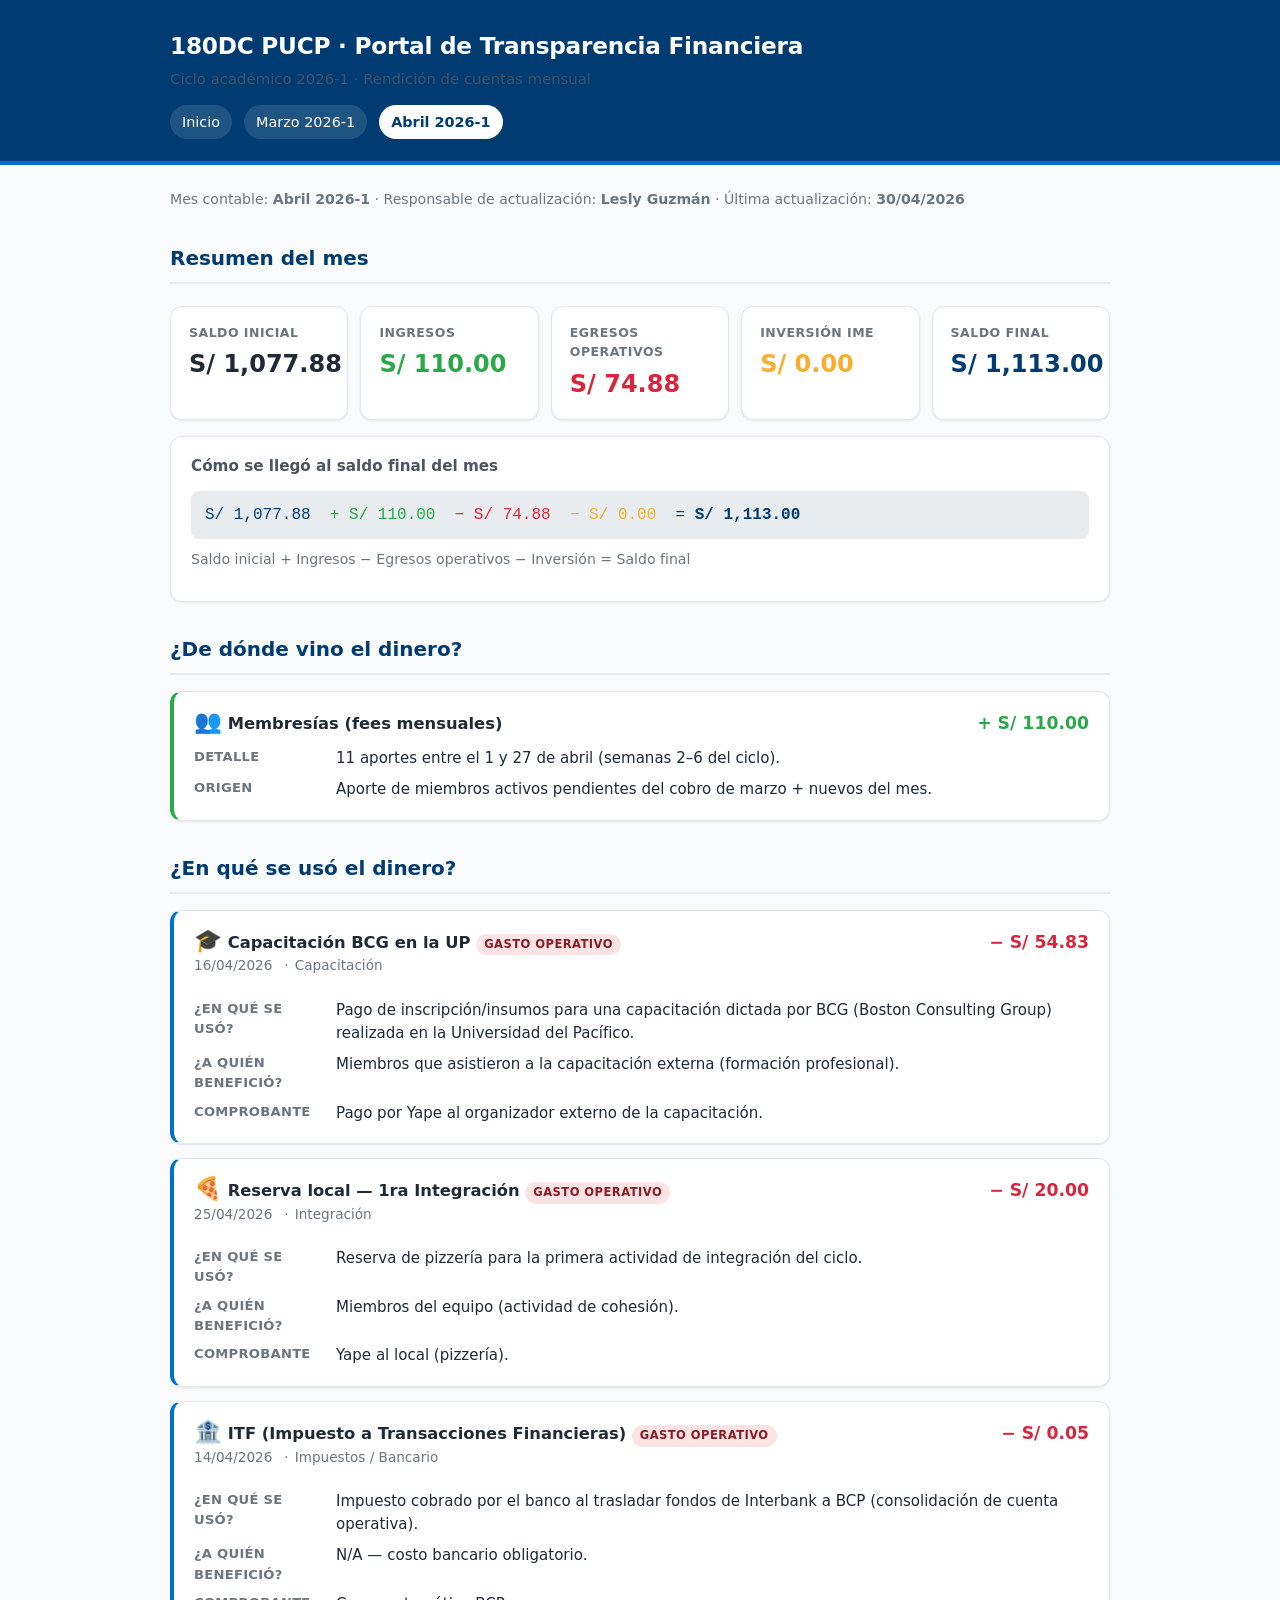
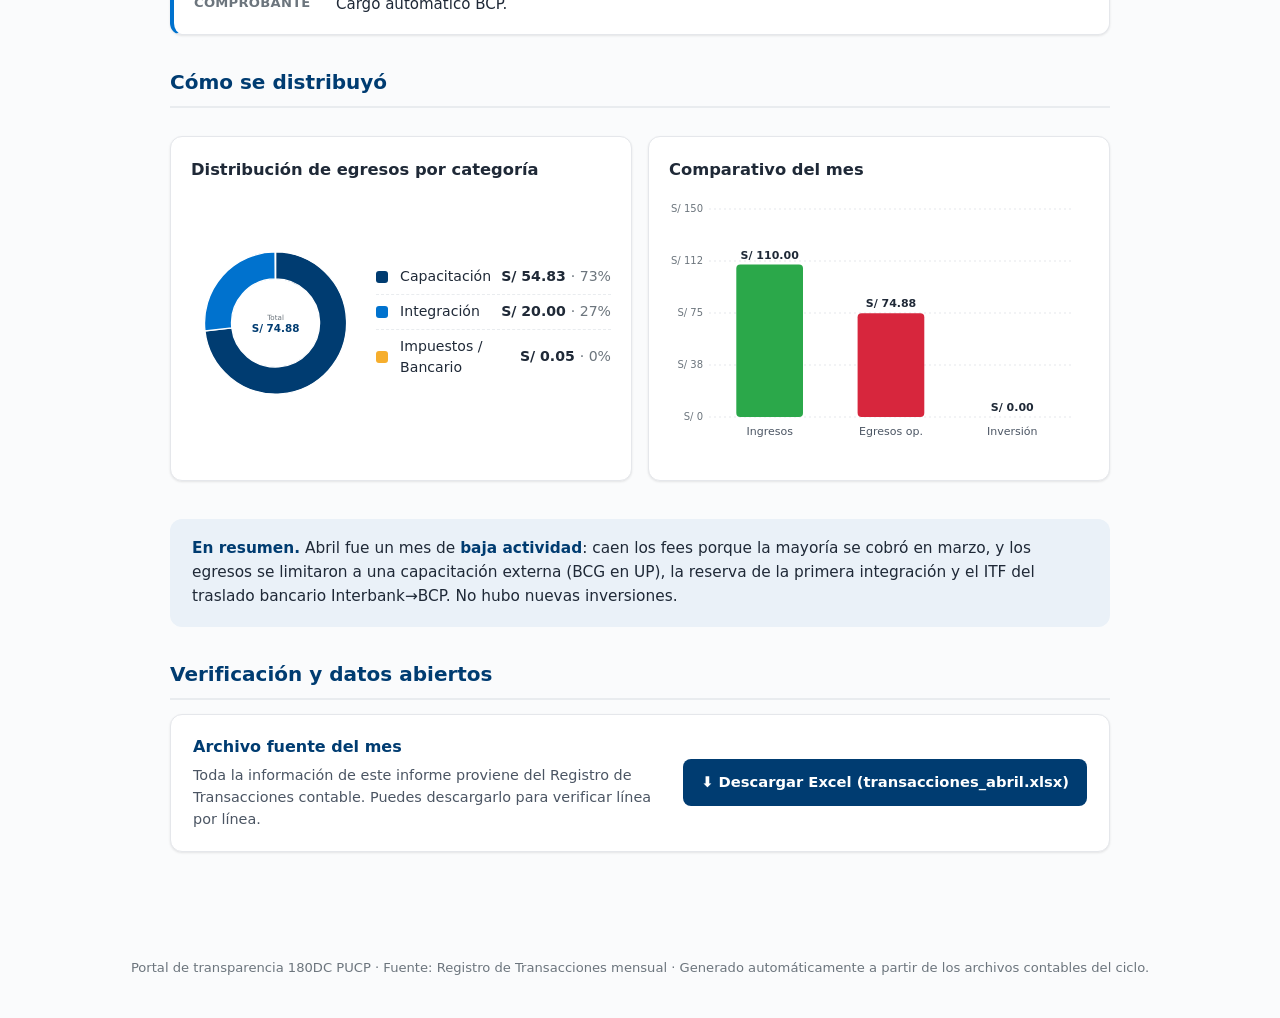
==== site/meses/abril.html @ f29a9ee2 "Initial commit" ====
<!DOCTYPE html>
<html lang="es">
<head>
<meta charset="UTF-8">
<meta name="viewport" content="width=device-width, initial-scale=1.0">
<title>Abril 2026-1 · 180DC PUCP</title>
<link rel="stylesheet" href="../assets/style.css">
</head>
<body>
  <header class="site-header">
    <div class="wrap">
      <h1>180DC PUCP · Portal de Transparencia Financiera</h1>
      <p>Ciclo académico 2026-1 · Rendición de cuentas mensual</p>
      <nav><a href="../index.html">Inicio</a><a href="marzo.html">Marzo 2026-1</a><a href="abril.html" class="active">Abril 2026-1</a></nav>
    </div>
  </header>
  <main class="wrap">
    
    <p class="muted">Mes contable: <strong>Abril 2026-1</strong> ·
       Responsable de actualización: <strong>Lesly Guzmán</strong> ·
       Última actualización: <strong>30/04/2026</strong></p>

    <h2>Resumen del mes</h2>
    
    <div class="kpis">
      <div class="kpi"><div class="label">Saldo inicial</div><div class="value">S/ 1,077.88</div></div>
      <div class="kpi verde"><div class="label">Ingresos</div><div class="value">S/ 110.00</div></div>
      <div class="kpi rojo"><div class="label">Egresos operativos</div><div class="value">S/ 74.88</div></div>
      <div class="kpi ambar"><div class="label">Inversión IME</div><div class="value">S/ 0.00</div></div>
      <div class="kpi azul"><div class="label">Saldo final</div><div class="value">S/ 1,113.00</div></div>
    </div>
    
    
    <div class="ecuacion">
      <p><strong>Cómo se llegó al saldo final del mes</strong></p>
      <div class="form">
        S/ 1,077.88
        &nbsp;<span style="color:var(--verde)">+ S/ 110.00</span>
        &nbsp;<span style="color:var(--rojo)">− S/ 74.88</span>
        &nbsp;<span style="color:var(--ambar)">− S/ 0.00</span>
        &nbsp;= <strong>S/ 1,113.00</strong>
      </div>
      <p class="muted" style="margin-top:10px">
        Saldo inicial + Ingresos − Egresos operativos − Inversión = Saldo final
      </p>
    </div>
    

    <h2>¿De dónde vino el dinero?</h2>
    <div class="cards">
        <article class="card ingreso">
          <div class="top">
            <h3><span class="icono">👥</span> Membresías (fees mensuales)</h3>
            <div class="monto">+ S/ 110.00</div>
          </div>
          <dl>
            <div><dt>Detalle</dt><dd>11 aportes entre el 1 y 27 de abril (semanas 2–6 del ciclo).</dd></div>
            <div><dt>Origen</dt><dd>Aporte de miembros activos pendientes del cobro de marzo + nuevos del mes.</dd></div>
          </dl>
        </article>
        </div>

    <h2>¿En qué se usó el dinero?</h2>
    
    <div class="cards">
        <article class="card ">
          <div class="top">
            <div>
              <h3><span class="icono">🎓</span> Capacitación BCG en la UP
                  <span class="badge op">Gasto operativo</span></h3>
              <div class="meta">
                <span>16/04/2026</span>
                <span>Capacitación</span>
              </div>
            </div>
            <div class="monto">− S/ 54.83</div>
          </div>
          <dl>
            <div><dt>¿En qué se usó?</dt><dd>Pago de inscripción/insumos para una capacitación dictada por BCG (Boston Consulting Group) realizada en la Universidad del Pacífico.</dd></div>
            <div><dt>¿A quién benefició?</dt><dd>Miembros que asistieron a la capacitación externa (formación profesional).</dd></div>
            <div><dt>Comprobante</dt><dd>Pago por Yape al organizador externo de la capacitación.</dd></div>
          </dl>
        </article>
        
        <article class="card ">
          <div class="top">
            <div>
              <h3><span class="icono">🍕</span> Reserva local — 1ra Integración
                  <span class="badge op">Gasto operativo</span></h3>
              <div class="meta">
                <span>25/04/2026</span>
                <span>Integración</span>
              </div>
            </div>
            <div class="monto">− S/ 20.00</div>
          </div>
          <dl>
            <div><dt>¿En qué se usó?</dt><dd>Reserva de pizzería para la primera actividad de integración del ciclo.</dd></div>
            <div><dt>¿A quién benefició?</dt><dd>Miembros del equipo (actividad de cohesión).</dd></div>
            <div><dt>Comprobante</dt><dd>Yape al local (pizzería).</dd></div>
          </dl>
        </article>
        
        <article class="card ">
          <div class="top">
            <div>
              <h3><span class="icono">🏦</span> ITF (Impuesto a Transacciones Financieras)
                  <span class="badge op">Gasto operativo</span></h3>
              <div class="meta">
                <span>14/04/2026</span>
                <span>Impuestos / Bancario</span>
              </div>
            </div>
            <div class="monto">− S/ 0.05</div>
          </div>
          <dl>
            <div><dt>¿En qué se usó?</dt><dd>Impuesto cobrado por el banco al trasladar fondos de Interbank a BCP (consolidación de cuenta operativa).</dd></div>
            <div><dt>¿A quién benefició?</dt><dd>N/A — costo bancario obligatorio.</dd></div>
            <div><dt>Comprobante</dt><dd>Cargo automático BCP.</dd></div>
          </dl>
        </article>
        </div>

    <h2>Cómo se distribuyó</h2>
    <div class="chart-grid">
      <div class="chart-block">
        <h3>Distribución de egresos por categoría</h3>
        <div class="donut-block"><svg viewBox="0 0 260 260" width="100%" height="260" preserveAspectRatio="xMidYMid meet"><path d="M 130.00 20.80 A 109.20 109.20 0 1 1 21.48 142.16 L 62.72 137.54 A 67.70 67.70 0 1 0 130.00 62.30 Z" fill="#003C71" stroke="white" stroke-width="2"/><path d="M 21.48 142.16 A 109.20 109.20 0 0 1 129.54 20.80 L 129.72 62.30 A 67.70 67.70 0 0 0 62.72 137.54 Z" fill="#0072CE" stroke="white" stroke-width="2"/><path d="M 129.54 20.80 A 109.20 109.20 0 0 1 130.00 20.80 L 130.00 62.30 A 67.70 67.70 0 0 0 129.72 62.30 Z" fill="#F6AE2D" stroke="white" stroke-width="2"/><text x="130.0" y="126.0" text-anchor="middle" font-size="11" fill="#6C757D">Total</text><text x="130.0" y="144.0" text-anchor="middle" font-size="16" font-weight="700" fill="#003C71">S/ 74.88</text></svg><ul class="donut-legend"><li><span class="dot" style="background:#003C71"></span><span class="lbl">Capacitación</span><span class="val">S/ 54.83 <em>· 73%</em></span></li><li><span class="dot" style="background:#0072CE"></span><span class="lbl">Integración</span><span class="val">S/ 20.00 <em>· 27%</em></span></li><li><span class="dot" style="background:#F6AE2D"></span><span class="lbl">Impuestos / Bancario</span><span class="val">S/ 0.05 <em>· 0%</em></span></li></ul></div>
      </div>
      <div class="chart-block">
        <h3>Comparativo del mes</h3>
        <svg viewBox="0 0 420 260" width="100%" preserveAspectRatio="xMidYMid meet"><line x1="40" y1="224.0" x2="404" y2="224.0" stroke="#E5E7EB" stroke-dasharray="2,3"/><text x="34" y="227.0" text-anchor="end" font-size="10" fill="#6C757D">S/ 0</text><line x1="40" y1="172.0" x2="404" y2="172.0" stroke="#E5E7EB" stroke-dasharray="2,3"/><text x="34" y="175.0" text-anchor="end" font-size="10" fill="#6C757D">S/ 38</text><line x1="40" y1="120.0" x2="404" y2="120.0" stroke="#E5E7EB" stroke-dasharray="2,3"/><text x="34" y="123.0" text-anchor="end" font-size="10" fill="#6C757D">S/ 75</text><line x1="40" y1="68.0" x2="404" y2="68.0" stroke="#E5E7EB" stroke-dasharray="2,3"/><text x="34" y="71.0" text-anchor="end" font-size="10" fill="#6C757D">S/ 112</text><line x1="40" y1="16.0" x2="404" y2="16.0" stroke="#E5E7EB" stroke-dasharray="2,3"/><text x="34" y="19.0" text-anchor="end" font-size="10" fill="#6C757D">S/ 150</text><rect x="67.3" y="71.5" width="66.7" height="152.5" rx="4" fill="#2BA84A"/><text x="100.7" y="65.5" text-anchor="middle" font-size="11" font-weight="600" fill="#1F2937">S/ 110.00</text><rect x="188.6" y="120.2" width="66.7" height="103.8" rx="4" fill="#D7263D"/><text x="222.0" y="114.2" text-anchor="middle" font-size="11" font-weight="600" fill="#1F2937">S/ 74.88</text><rect x="310.0" y="224.0" width="66.7" height="0.0" rx="4" fill="#F6AE2D"/><text x="343.3" y="218.0" text-anchor="middle" font-size="11" font-weight="600" fill="#1F2937">S/ 0.00</text><text x="100.7" y="242.0" text-anchor="middle" font-size="11" fill="#4B5563">Ingresos</text><text x="222.0" y="242.0" text-anchor="middle" font-size="11" fill="#4B5563">Egresos op.</text><text x="343.3" y="242.0" text-anchor="middle" font-size="11" fill="#4B5563">Inversión</text></svg>
      </div>
    </div>

    <div class="cierre"><strong>En resumen.</strong> Abril fue un mes de <strong>baja actividad</strong>: caen los fees porque la mayoría se cobró en marzo, y los egresos se limitaron a una capacitación externa (BCG en UP), la reserva de la primera integración y el ITF del traslado bancario Interbank→BCP. No hubo nuevas inversiones.</div>

    <h2>Verificación y datos abiertos</h2>
    
    <div class="descarga">
      <div class="descarga-info">
        <strong>Archivo fuente del mes</strong>
        <p>Toda la información de este informe proviene del Registro de
           Transacciones contable. Puedes descargarlo para verificar línea
           por línea.</p>
      </div>
      <a class="btn-descarga" href="../downloads/transacciones_abril.xlsx" download>
        ⬇ Descargar Excel (transacciones_abril.xlsx)
      </a>
    </div>
    
    
  </main>
  <footer>
    Portal de transparencia 180DC PUCP · Fuente: Registro de Transacciones mensual ·
    Generado automáticamente a partir de los archivos contables del ciclo.
  </footer>
</body>
</html>
---- site/assets/style.css ----
/* 180DC PUCP — Portal de Transparencia */
:root {
  --azul: #003C71;
  --azul-claro: #0072CE;
  --plomo: #6C757D;
  --plomo-suave: #E9ECEF;
  --fondo: #FAFBFC;
  --verde: #2BA84A;
  --rojo: #D7263D;
  --ambar: #F6AE2D;
  --texto: #1F2937;
  --texto-suave: #4B5563;
  --borde: #E5E7EB;
  --sombra: 0 1px 3px rgba(0,0,0,0.06), 0 1px 2px rgba(0,0,0,0.04);
  --sombra-hover: 0 4px 12px rgba(0,0,0,0.08);
  --radio: 12px;
}

* { box-sizing: border-box; }
html { scroll-behavior: smooth; }
body {
  margin: 0;
  font-family: -apple-system, BlinkMacSystemFont, "Segoe UI", system-ui, sans-serif;
  font-size: 16px;
  line-height: 1.55;
  color: var(--texto);
  background: var(--fondo);
}

.wrap {
  max-width: 980px;
  margin: 0 auto;
  padding: 24px 20px 64px;
}

/* ---------- Header global ---------- */
.site-header {
  background: var(--azul);
  color: white;
  padding: 28px 0 22px;
  border-bottom: 4px solid var(--azul-claro);
}
.site-header .wrap { padding-top: 0; padding-bottom: 0; }
.site-header h1 {
  margin: 0 0 4px;
  font-size: 1.45rem;
  font-weight: 700;
  letter-spacing: -0.01em;
}
.site-header p {
  margin: 0;
  font-size: 0.93rem;
  opacity: 0.85;
}
.site-header nav { margin-top: 14px; display: flex; gap: 12px; flex-wrap: wrap; }
.site-header nav a {
  color: white;
  text-decoration: none;
  font-size: 0.9rem;
  padding: 6px 12px;
  border-radius: 999px;
  background: rgba(255,255,255,0.12);
  transition: background 0.15s;
}
.site-header nav a:hover { background: rgba(255,255,255,0.22); }
.site-header nav a.active { background: white; color: var(--azul); font-weight: 600; }

/* ---------- Tipografía ---------- */
h2 {
  font-size: 1.25rem;
  color: var(--azul);
  margin: 32px 0 14px;
  padding-bottom: 8px;
  border-bottom: 2px solid var(--plomo-suave);
}
h3 {
  font-size: 1.02rem;
  margin: 22px 0 10px;
  color: var(--texto);
}
p { margin: 0 0 12px; color: var(--texto-suave); }
.muted { color: var(--plomo); font-size: 0.88rem; }
.lead { font-size: 1.05rem; color: var(--texto); }

/* ---------- KPIs ---------- */
.kpis {
  display: grid;
  grid-template-columns: repeat(auto-fit, minmax(150px, 1fr));
  gap: 12px;
  margin: 22px 0 8px;
}
.kpi {
  background: white;
  border: 1px solid var(--borde);
  border-radius: var(--radio);
  padding: 16px 18px;
  box-shadow: var(--sombra);
}
.kpi .label { font-size: 0.78rem; color: var(--plomo); text-transform: uppercase; letter-spacing: 0.04em; font-weight: 600; }
.kpi .value { font-size: 1.5rem; font-weight: 700; color: var(--texto); margin-top: 4px; white-space: nowrap; }
.kpi.azul .value { color: var(--azul); }
.kpi.verde .value { color: var(--verde); }
.kpi.rojo .value { color: var(--rojo); }
.kpi.ambar .value { color: var(--ambar); }

/* ---------- Ecuación del mes ---------- */
.ecuacion {
  background: white;
  border: 1px solid var(--borde);
  border-radius: var(--radio);
  padding: 18px 20px;
  margin: 16px 0 24px;
  box-shadow: var(--sombra);
  font-size: 0.95rem;
}
.ecuacion .form {
  font-family: ui-monospace, "SF Mono", Menlo, monospace;
  font-size: 1rem;
  background: var(--plomo-suave);
  padding: 12px 14px;
  border-radius: 8px;
  margin-top: 10px;
  color: var(--azul);
  overflow-x: auto;
}

/* ---------- Cards de transacciones ---------- */
.cards {
  display: grid;
  grid-template-columns: 1fr;
  gap: 14px;
  margin: 16px 0 8px;
}
.card {
  background: white;
  border: 1px solid var(--borde);
  border-left: 4px solid var(--azul-claro);
  border-radius: var(--radio);
  padding: 18px 20px;
  box-shadow: var(--sombra);
}
.card.inversion { border-left-color: var(--ambar); }
.card.ingreso  { border-left-color: var(--verde); }
.card .top {
  display: flex;
  justify-content: space-between;
  align-items: flex-start;
  gap: 12px;
  margin-bottom: 10px;
}
.card .top h3 { margin: 0; font-size: 1.02rem; }
.card .icono { font-size: 1.4rem; line-height: 1; }
.card .monto {
  font-weight: 700;
  color: var(--rojo);
  font-size: 1.08rem;
  white-space: nowrap;
}
.card.inversion .monto { color: var(--ambar); }
.card.ingreso .monto { color: var(--verde); }
.card .meta {
  display: flex; flex-wrap: wrap; gap: 12px;
  font-size: 0.85rem; color: var(--plomo);
  margin-bottom: 12px;
}
.card .meta span::before { content: "·"; margin-right: 6px; color: var(--plomo); }
.card .meta span:first-child::before { content: ""; margin: 0; }
.card dl { margin: 0; display: grid; grid-template-columns: 1fr; gap: 8px; }
.card dl div { display: grid; grid-template-columns: 130px 1fr; gap: 12px; align-items: start; }
.card dl dt { font-size: 0.82rem; color: var(--plomo); font-weight: 600; text-transform: uppercase; letter-spacing: 0.02em; }
.card dl dd { margin: 0; font-size: 0.94rem; color: var(--texto); }
@media (max-width: 540px) {
  .card dl div { grid-template-columns: 1fr; gap: 2px; }
}

/* ---------- Etiqueta inversión ---------- */
.badge {
  display: inline-block;
  font-size: 0.72rem;
  font-weight: 600;
  padding: 2px 8px;
  border-radius: 999px;
  text-transform: uppercase;
  letter-spacing: 0.04em;
}
.badge.inv { background: #FEF3CD; color: #855A02; }
.badge.op  { background: #FCE4E4; color: #8B1B25; }
.badge.ing { background: #D9F2DE; color: #14572C; }

/* ---------- Charts ---------- */
.chart-block {
  background: white;
  border: 1px solid var(--borde);
  border-radius: var(--radio);
  padding: 20px;
  box-shadow: var(--sombra);
  margin: 14px 0;
}
.chart-block h3 { margin-top: 0; }
.chart-grid {
  display: grid;
  grid-template-columns: 1fr 1fr;
  gap: 16px;
}
@media (max-width: 720px) { .chart-grid { grid-template-columns: 1fr; } }
.chart-wrap { position: relative; height: 260px; }

/* Donut block: SVG + leyenda */
.donut-block { display: grid; grid-template-columns: 1fr 1.1fr; gap: 16px; align-items: center; }
.donut-block svg { max-width: 240px; justify-self: center; }
.donut-legend { list-style: none; margin: 0; padding: 0; font-size: 0.88rem; }
.donut-legend li {
  display: grid;
  grid-template-columns: 14px 1fr auto;
  align-items: center;
  gap: 10px;
  padding: 6px 0;
  border-bottom: 1px dashed var(--plomo-suave);
}
.donut-legend li:last-child { border-bottom: 0; }
.donut-legend .dot { width: 12px; height: 12px; border-radius: 3px; display: inline-block; }
.donut-legend .lbl { color: var(--texto); }
.donut-legend .val { color: var(--texto); font-weight: 600; white-space: nowrap; }
.donut-legend .val em { color: var(--plomo); font-style: normal; font-weight: 500; }
@media (max-width: 480px) {
  .donut-block { grid-template-columns: 1fr; }
  .donut-block svg { max-width: 200px; }
}

/* ---------- Cajita informativa "qué es inversión" ---------- */
.info-box {
  background: #FFF8E1;
  border-left: 4px solid var(--ambar);
  padding: 14px 18px;
  border-radius: 8px;
  margin: 20px 0;
  font-size: 0.93rem;
  color: var(--texto);
}
.info-box strong { color: #855A02; }

/* ---------- Bloque de descarga del archivo fuente ---------- */
.descarga {
  display: grid;
  grid-template-columns: 1fr auto;
  gap: 20px;
  align-items: center;
  background: white;
  border: 1px solid var(--borde);
  border-radius: var(--radio);
  padding: 20px 22px;
  margin: 14px 0;
  box-shadow: var(--sombra);
}
.descarga-info strong { color: var(--azul); display: block; margin-bottom: 4px; }
.descarga-info p { margin: 0; font-size: 0.9rem; color: var(--texto-suave); }
.btn-descarga {
  display: inline-block;
  background: var(--azul);
  color: white;
  text-decoration: none;
  font-size: 0.92rem;
  font-weight: 600;
  padding: 12px 18px;
  border-radius: 8px;
  transition: background 0.15s;
  white-space: nowrap;
}
.btn-descarga:hover { background: var(--azul-claro); }
@media (max-width: 540px) {
  .descarga { grid-template-columns: 1fr; }
  .btn-descarga { text-align: center; }
}

/* ---------- Pie de mes ---------- */
.cierre {
  background: #EAF1F8;
  border-radius: var(--radio);
  padding: 18px 22px;
  margin: 24px 0 8px;
  font-size: 0.96rem;
}
.cierre strong { color: var(--azul); }

/* ---------- Tarjetas de meses en home ---------- */
.meses-grid {
  display: grid;
  grid-template-columns: repeat(auto-fit, minmax(220px, 1fr));
  gap: 16px;
  margin: 20px 0;
}
.mes-card {
  display: block;
  background: white;
  border: 1px solid var(--borde);
  border-radius: var(--radio);
  padding: 20px;
  text-decoration: none;
  color: var(--texto);
  box-shadow: var(--sombra);
  transition: transform 0.12s, box-shadow 0.12s;
}
.mes-card:hover { transform: translateY(-2px); box-shadow: var(--sombra-hover); }
.mes-card .mes { font-size: 0.78rem; color: var(--plomo); text-transform: uppercase; letter-spacing: 0.06em; font-weight: 600; }
.mes-card h3 { margin: 4px 0 10px; color: var(--azul); font-size: 1.2rem; }
.mes-card .resumen { font-size: 0.88rem; color: var(--texto-suave); margin: 0 0 12px; }
.mes-card .stats { display: flex; gap: 14px; font-size: 0.82rem; }
.mes-card .stats div span { display: block; color: var(--plomo); font-size: 0.7rem; text-transform: uppercase; letter-spacing: 0.04em; }
.mes-card .stats div b { color: var(--texto); font-size: 0.95rem; }

/* ---------- Footer ---------- */
footer {
  text-align: center;
  padding: 28px 20px 40px;
  font-size: 0.82rem;
  color: var(--plomo);
}
footer a { color: var(--azul-claro); text-decoration: none; }
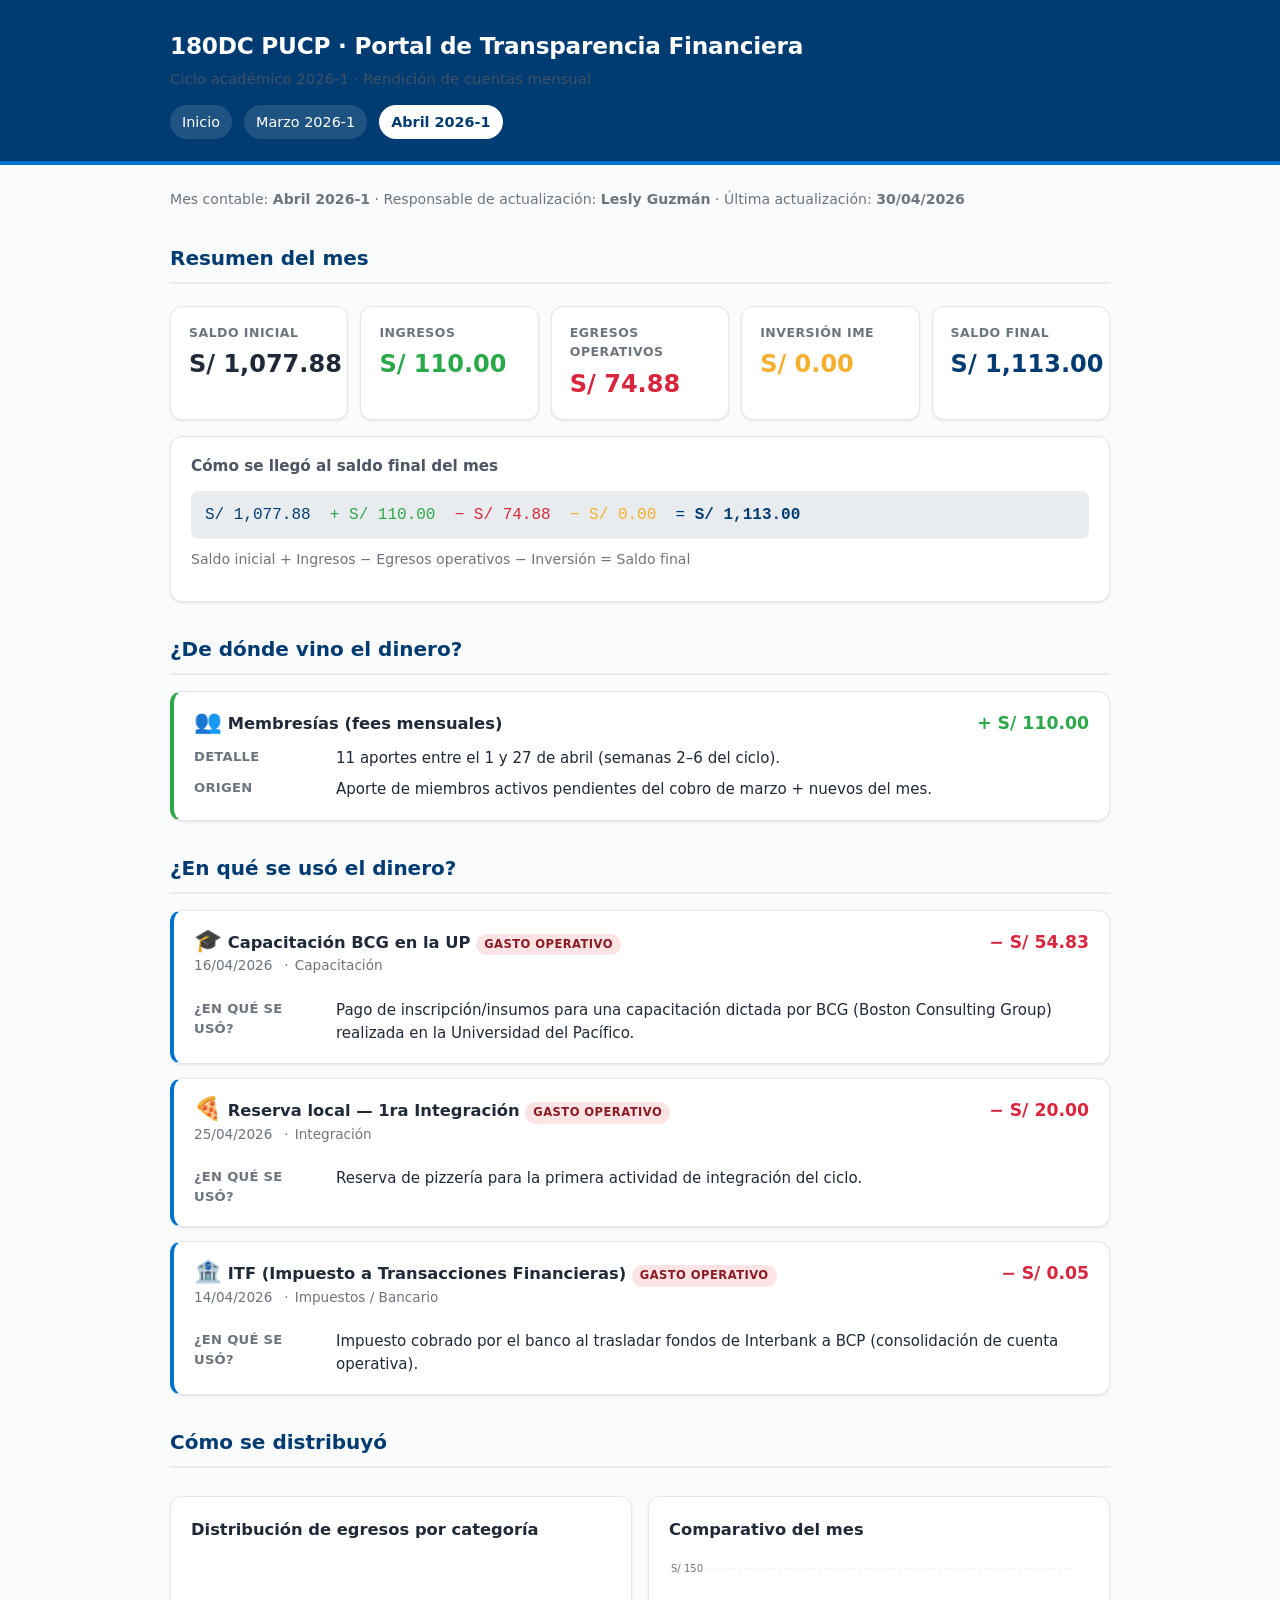
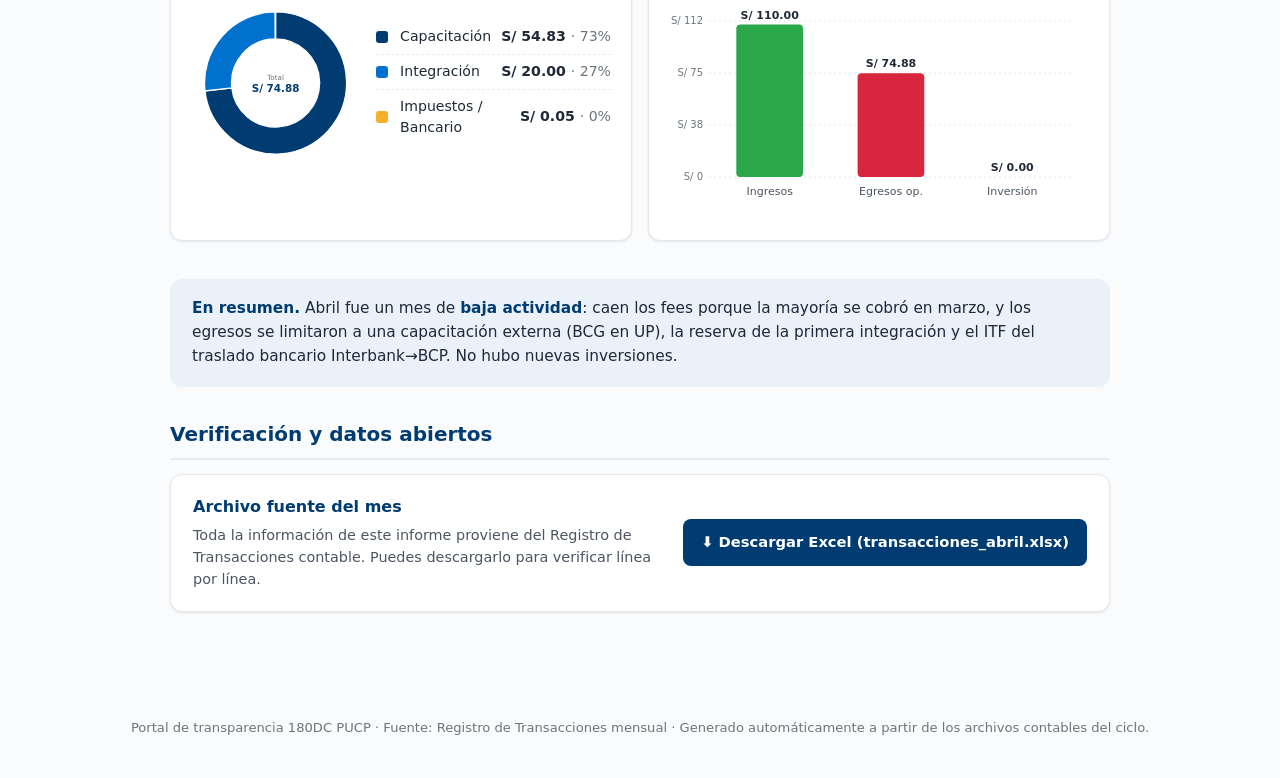
==== commit d87e6334: "new" ====
--- a/site/meses/abril.html
+++ b/site/meses/abril.html
@@ -77,8 +77,6 @@
           </div>
           <dl>
             <div><dt>¿En qué se usó?</dt><dd>Pago de inscripción/insumos para una capacitación dictada por BCG (Boston Consulting Group) realizada en la Universidad del Pacífico.</dd></div>
-            <div><dt>¿A quién benefició?</dt><dd>Miembros que asistieron a la capacitación externa (formación profesional).</dd></div>
-            <div><dt>Comprobante</dt><dd>Pago por Yape al organizador externo de la capacitación.</dd></div>
           </dl>
         </article>
         
@@ -96,8 +94,6 @@
           </div>
           <dl>
             <div><dt>¿En qué se usó?</dt><dd>Reserva de pizzería para la primera actividad de integración del ciclo.</dd></div>
-            <div><dt>¿A quién benefició?</dt><dd>Miembros del equipo (actividad de cohesión).</dd></div>
-            <div><dt>Comprobante</dt><dd>Yape al local (pizzería).</dd></div>
           </dl>
         </article>
         
@@ -115,8 +111,6 @@
           </div>
           <dl>
             <div><dt>¿En qué se usó?</dt><dd>Impuesto cobrado por el banco al trasladar fondos de Interbank a BCP (consolidación de cuenta operativa).</dd></div>
-            <div><dt>¿A quién benefició?</dt><dd>N/A — costo bancario obligatorio.</dd></div>
-            <div><dt>Comprobante</dt><dd>Cargo automático BCP.</dd></div>
           </dl>
         </article>
         </div>
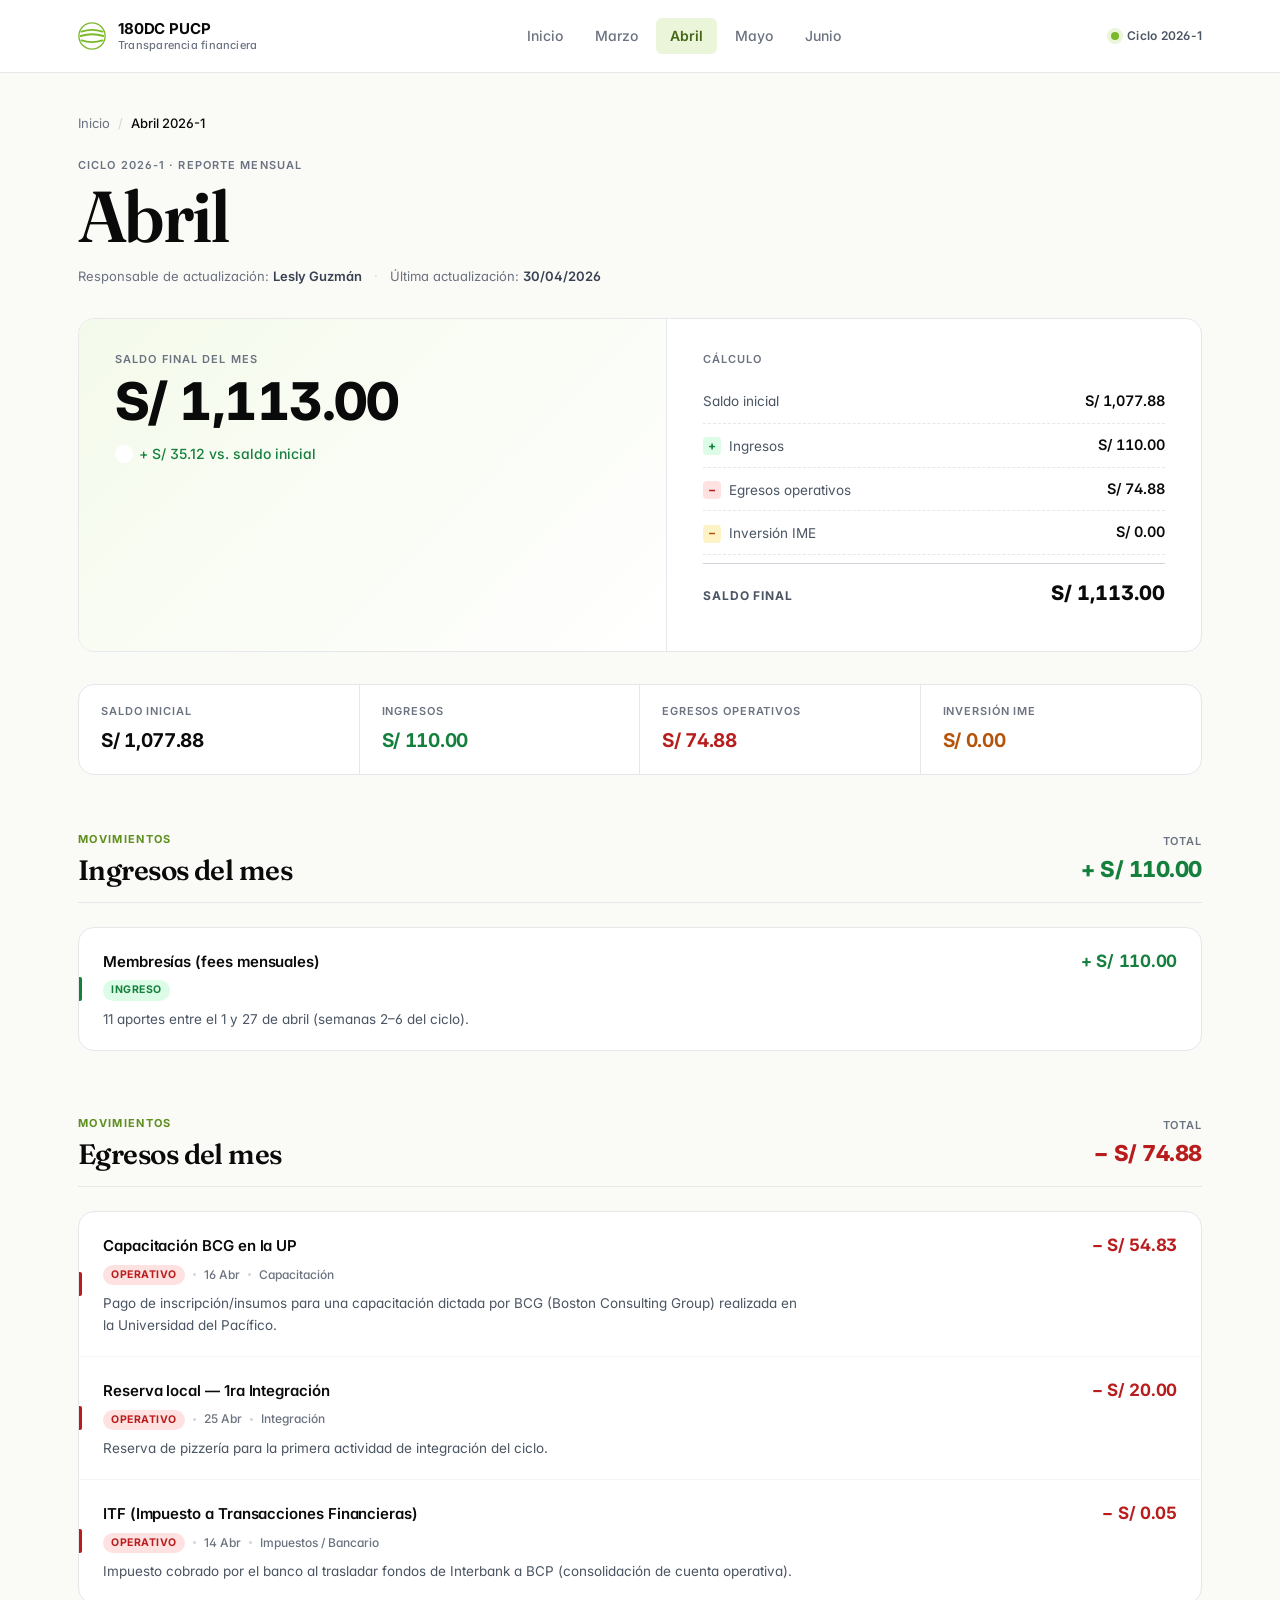
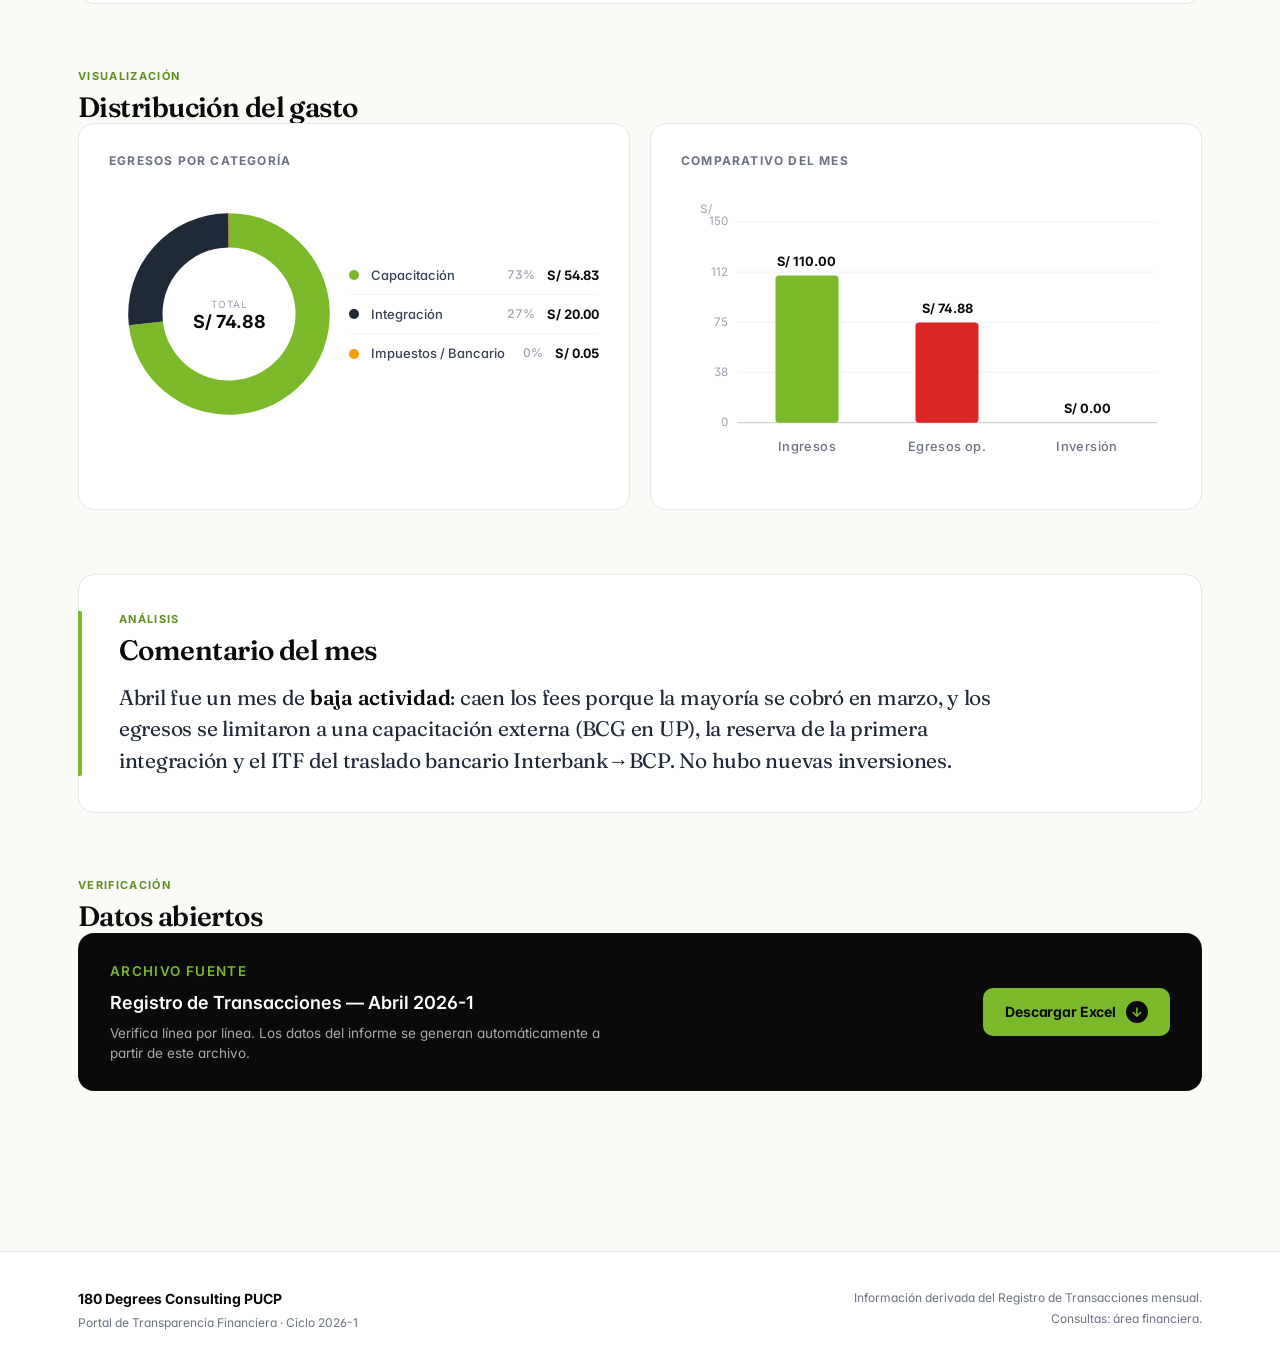
==== commit 47abb9e1: "mayo_junio" ====
--- a/site/meses/abril.html
+++ b/site/meses/abril.html
@@ -4,150 +4,216 @@
 <meta charset="UTF-8">
 <meta name="viewport" content="width=device-width, initial-scale=1.0">
 <title>Abril 2026-1 · 180DC PUCP</title>
+<link rel="preconnect" href="https://fonts.googleapis.com">
+<link rel="preconnect" href="https://fonts.gstatic.com" crossorigin>
+<link href="https://fonts.googleapis.com/css2?family=Inter:wght@400;500;600;700;800;900&family=Fraunces:opsz,wght@9..144,400;9..144,600;9..144,700&display=swap" rel="stylesheet">
 <link rel="stylesheet" href="../assets/style.css">
 </head>
 <body>
   <header class="site-header">
-    <div class="wrap">
-      <h1>180DC PUCP · Portal de Transparencia Financiera</h1>
-      <p>Ciclo académico 2026-1 · Rendición de cuentas mensual</p>
-      <nav><a href="../index.html">Inicio</a><a href="marzo.html">Marzo 2026-1</a><a href="abril.html" class="active">Abril 2026-1</a></nav>
+    <div class="header-inner wrap">
+      <a class="brand" href="../index.html">
+        <svg class="brand-mark" viewBox="0 0 32 32" width="28" height="28" xmlns="http://www.w3.org/2000/svg" aria-hidden="true"><circle cx="16" cy="16" r="15" fill="none" stroke="#7AB929" stroke-width="1.5"/><path d="M 4 11 Q 16 7 28 11" fill="none" stroke="#7AB929" stroke-width="2.2" stroke-linecap="round"/><path d="M 3 16 Q 16 12 29 16" fill="none" stroke="#7AB929" stroke-width="2.2" stroke-linecap="round"/><path d="M 4 21 Q 16 25 28 21" fill="none" stroke="#7AB929" stroke-width="2.2" stroke-linecap="round"/></svg>
+        <div class="brand-text">
+          <span class="brand-name">180DC PUCP</span>
+          <span class="brand-sub">Transparencia financiera</span>
+        </div>
+      </a>
+      <nav class="main-nav"><a href="../index.html">Inicio</a><a href="marzo.html">Marzo</a><a href="abril.html" class="active">Abril</a><a href="mayo.html">Mayo</a><a href="junio.html">Junio</a></nav>
+      <div class="header-status">
+        <span class="status-dot"></span>
+        <span>Ciclo 2026-1</span>
+      </div>
     </div>
   </header>
   <main class="wrap">
     
-    <p class="muted">Mes contable: <strong>Abril 2026-1</strong> ·
-       Responsable de actualización: <strong>Lesly Guzmán</strong> ·
-       Última actualización: <strong>30/04/2026</strong></p>
-
-    <h2>Resumen del mes</h2>
-    
-    <div class="kpis">
-      <div class="kpi"><div class="label">Saldo inicial</div><div class="value">S/ 1,077.88</div></div>
-      <div class="kpi verde"><div class="label">Ingresos</div><div class="value">S/ 110.00</div></div>
-      <div class="kpi rojo"><div class="label">Egresos operativos</div><div class="value">S/ 74.88</div></div>
-      <div class="kpi ambar"><div class="label">Inversión IME</div><div class="value">S/ 0.00</div></div>
-      <div class="kpi azul"><div class="label">Saldo final</div><div class="value">S/ 1,113.00</div></div>
-    </div>
-    
-    
-    <div class="ecuacion">
-      <p><strong>Cómo se llegó al saldo final del mes</strong></p>
-      <div class="form">
-        S/ 1,077.88
-        &nbsp;<span style="color:var(--verde)">+ S/ 110.00</span>
-        &nbsp;<span style="color:var(--rojo)">− S/ 74.88</span>
-        &nbsp;<span style="color:var(--ambar)">− S/ 0.00</span>
-        &nbsp;= <strong>S/ 1,113.00</strong>
-      </div>
-      <p class="muted" style="margin-top:10px">
-        Saldo inicial + Ingresos − Egresos operativos − Inversión = Saldo final
+    <div class="breadcrumb">
+      <a href="../index.html">Inicio</a>
+      <span class="bc-sep">/</span>
+      <span>Abril 2026-1</span>
+    </div>
+
+    <header class="page-hero">
+      <p class="eyebrow">Ciclo 2026-1 · Reporte mensual</p>
+      <h1 class="page-title">Abril</h1>
+      <p class="page-meta">
+        Responsable de actualización: <strong>Lesly Guzmán</strong>
+        <span class="meta-sep">·</span>
+        Última actualización: <strong>30/04/2026</strong>
       </p>
-    </div>
-    
-
-    <h2>¿De dónde vino el dinero?</h2>
-    <div class="cards">
-        <article class="card ingreso">
-          <div class="top">
-            <h3><span class="icono">👥</span> Membresías (fees mensuales)</h3>
-            <div class="monto">+ S/ 110.00</div>
-          </div>
-          <dl>
-            <div><dt>Detalle</dt><dd>11 aportes entre el 1 y 27 de abril (semanas 2–6 del ciclo).</dd></div>
-            <div><dt>Origen</dt><dd>Aporte de miembros activos pendientes del cobro de marzo + nuevos del mes.</dd></div>
-          </dl>
-        </article>
-        </div>
-
-    <h2>¿En qué se usó el dinero?</h2>
-    
-    <div class="cards">
-        <article class="card ">
-          <div class="top">
-            <div>
-              <h3><span class="icono">🎓</span> Capacitación BCG en la UP
-                  <span class="badge op">Gasto operativo</span></h3>
-              <div class="meta">
-                <span>16/04/2026</span>
-                <span>Capacitación</span>
-              </div>
-            </div>
-            <div class="monto">− S/ 54.83</div>
-          </div>
-          <dl>
-            <div><dt>¿En qué se usó?</dt><dd>Pago de inscripción/insumos para una capacitación dictada por BCG (Boston Consulting Group) realizada en la Universidad del Pacífico.</dd></div>
-          </dl>
-        </article>
+    </header>
+
+    
+    <section class="hero-saldo">
+      <div class="hero-saldo-main">
+        <p class="eyebrow">Saldo final del mes</p>
+        <div class="hero-saldo-num">S/ 1,113.00</div>
+        <p class="hero-saldo-delta up">
+          <span class="arrow">↑</span>
+          + S/ 35.12 vs. saldo inicial
+        </p>
+      </div>
+      <div class="hero-saldo-calc">
+        <p class="eyebrow">Cálculo</p>
+        <dl class="calc-list">
+          <div><dt>Saldo inicial</dt><dd>S/ 1,077.88</dd></div>
+          <div class="op"><dt><span class="op-sign verde">+</span> Ingresos</dt><dd>S/ 110.00</dd></div>
+          <div class="op"><dt><span class="op-sign rojo">−</span> Egresos operativos</dt><dd>S/ 74.88</dd></div>
+          <div class="op"><dt><span class="op-sign ambar">−</span> Inversión IME</dt><dd>S/ 0.00</dd></div>
+          <div class="total"><dt>Saldo final</dt><dd>S/ 1,113.00</dd></div>
+        </dl>
+      </div>
+    </section>
+    
+    
+    <div class="stat-strip">
+      <div class="stat">
+        <span class="stat-label">Saldo inicial</span>
+        <span class="stat-value">S/ 1,077.88</span>
+      </div>
+      <div class="stat">
+        <span class="stat-label">Ingresos</span>
+        <span class="stat-value verde">S/ 110.00</span>
+      </div>
+      <div class="stat">
+        <span class="stat-label">Egresos operativos</span>
+        <span class="stat-value rojo">S/ 74.88</span>
+      </div>
+      <div class="stat">
+        <span class="stat-label">Inversión IME</span>
+        <span class="stat-value ambar">S/ 0.00</span>
+      </div>
+    </div>
+    
+
+    <section class="section">
+      <div class="section-head">
+        <div>
+          <p class="section-eyebrow">Movimientos</p>
+          <h3 class="section-title-big">Ingresos del mes</h3>
+        </div>
+        <div class="section-total verde">
+          <span class="total-label">Total</span>
+          <span class="total-value">+ S/ 110.00</span>
+        </div>
+      </div>
+      <div class="tx-list">
+    <article class="tx-row tx-in">
+      <div class="tx-main">
+        <div class="tx-head">
+          <h4 class="tx-title">Membresías (fees mensuales)</h4>
+          <div class="tx-monto in">+ S/ 110.00</div>
+        </div>
+        <div class="row-meta"><span class="row-badge in">Ingreso</span></div>
+        <p class="tx-desc">11 aportes entre el 1 y 27 de abril (semanas 2–6 del ciclo).</p>
+      </div>
+    </article>
+    </div>
+    </section>
+
+    <section class="section">
+      <div class="section-head">
+        <div>
+          <p class="section-eyebrow">Movimientos</p>
+          <h3 class="section-title-big">Egresos del mes</h3>
+        </div>
+        <div class="section-total rojo">
+          <span class="total-label">Total</span>
+          <span class="total-value">− S/ 74.88</span>
+        </div>
+      </div>
+      
+      <div class="tx-list">
+    <article class="tx-row tx-op">
+      <div class="tx-main">
+        <div class="tx-head">
+          <h4 class="tx-title">Capacitación BCG en la UP</h4>
+          <div class="tx-monto op">− S/ 54.83</div>
+        </div>
+        <div class="row-meta"><span class="row-badge op">Operativo</span><span class="row-sep"></span><span class="row-meta-item">16 Abr</span><span class="row-sep"></span><span class="row-meta-item">Capacitación</span></div>
+        <p class="tx-desc">Pago de inscripción/insumos para una capacitación dictada por BCG (Boston Consulting Group) realizada en la Universidad del Pacífico.</p>
+      </div>
+    </article>
+    
+    <article class="tx-row tx-op">
+      <div class="tx-main">
+        <div class="tx-head">
+          <h4 class="tx-title">Reserva local — 1ra Integración</h4>
+          <div class="tx-monto op">− S/ 20.00</div>
+        </div>
+        <div class="row-meta"><span class="row-badge op">Operativo</span><span class="row-sep"></span><span class="row-meta-item">25 Abr</span><span class="row-sep"></span><span class="row-meta-item">Integración</span></div>
+        <p class="tx-desc">Reserva de pizzería para la primera actividad de integración del ciclo.</p>
+      </div>
+    </article>
+    
+    <article class="tx-row tx-op">
+      <div class="tx-main">
+        <div class="tx-head">
+          <h4 class="tx-title">ITF (Impuesto a Transacciones Financieras)</h4>
+          <div class="tx-monto op">− S/ 0.05</div>
+        </div>
+        <div class="row-meta"><span class="row-badge op">Operativo</span><span class="row-sep"></span><span class="row-meta-item">14 Abr</span><span class="row-sep"></span><span class="row-meta-item">Impuestos / Bancario</span></div>
+        <p class="tx-desc">Impuesto cobrado por el banco al trasladar fondos de Interbank a BCP (consolidación de cuenta operativa).</p>
+      </div>
+    </article>
+    </div>
+    </section>
+
+    <section class="section">
+      <p class="section-eyebrow">Visualización</p>
+      <h3 class="section-title-big">Distribución del gasto</h3>
+      <div class="chart-grid">
+        <div class="chart-block">
+          <h4 class="chart-title">Egresos por categoría</h4>
+          <div class="donut-block"><svg viewBox="0 0 240 240" width="240" height="240" preserveAspectRatio="xMidYMid meet"><path d="M 120.00 19.20 A 100.80 100.80 0 1 1 19.83 131.23 L 53.89 127.41 A 66.53 66.53 0 1 0 120.00 53.47 Z" fill="#7AB929"/><path d="M 19.83 131.23 A 100.80 100.80 0 0 1 119.58 19.20 L 119.72 53.47 A 66.53 66.53 0 0 0 53.89 127.41 Z" fill="#1F2937"/><path d="M 119.58 19.20 A 100.80 100.80 0 0 1 120.00 19.20 L 120.00 53.47 A 66.53 66.53 0 0 0 119.72 53.47 Z" fill="#F59E0B"/><text x="120.0" y="114.0" text-anchor="middle" font-size="10" letter-spacing="1" fill="#9CA3AF">TOTAL</text><text x="120.0" y="134.0" text-anchor="middle" font-size="18" font-weight="700" fill="#0A0A0A">S/ 74.88</text></svg><ul class="donut-legend"><li><span class="dot" style="background:#7AB929"></span><span class="lbl">Capacitación</span><span class="pct">73%</span><span class="val">S/ 54.83</span></li><li><span class="dot" style="background:#1F2937"></span><span class="lbl">Integración</span><span class="pct">27%</span><span class="val">S/ 20.00</span></li><li><span class="dot" style="background:#F59E0B"></span><span class="lbl">Impuestos / Bancario</span><span class="pct">0%</span><span class="val">S/ 0.05</span></li></ul></div>
+        </div>
+        <div class="chart-block">
+          <h4 class="chart-title">Comparativo del mes</h4>
+          <svg viewBox="0 0 420 240" width="100%" preserveAspectRatio="xMidYMid meet"><text x="16" y="16" font-size="10" fill="#9CA3AF" letter-spacing="1">S/</text><line x1="48" y1="196.0" x2="408" y2="196.0" stroke="#F3F4F6"/><text x="40" y="199.0" text-anchor="end" font-size="10" fill="#9CA3AF">0</text><line x1="48" y1="153.0" x2="408" y2="153.0" stroke="#F3F4F6"/><text x="40" y="156.0" text-anchor="end" font-size="10" fill="#9CA3AF">38</text><line x1="48" y1="110.0" x2="408" y2="110.0" stroke="#F3F4F6"/><text x="40" y="113.0" text-anchor="end" font-size="10" fill="#9CA3AF">75</text><line x1="48" y1="67.0" x2="408" y2="67.0" stroke="#F3F4F6"/><text x="40" y="70.0" text-anchor="end" font-size="10" fill="#9CA3AF">112</text><line x1="48" y1="24.0" x2="408" y2="24.0" stroke="#F3F4F6"/><text x="40" y="27.0" text-anchor="end" font-size="10" fill="#9CA3AF">150</text><line x1="48" y1="196.0" x2="408" y2="196.0" stroke="#D1D5DB"/><rect x="81.0" y="69.9" width="54.0" height="126.1" rx="3" fill="#7AB929"/><text x="108.0" y="61.9" text-anchor="middle" font-size="11" font-weight="700" fill="#0A0A0A">S/ 110.00</text><rect x="201.0" y="110.1" width="54.0" height="85.9" rx="3" fill="#DC2626"/><text x="228.0" y="102.1" text-anchor="middle" font-size="11" font-weight="700" fill="#0A0A0A">S/ 74.88</text><rect x="321.0" y="196.0" width="54.0" height="0.0" rx="3" fill="#F59E0B"/><text x="348.0" y="188.0" text-anchor="middle" font-size="11" font-weight="700" fill="#0A0A0A">S/ 0.00</text><text x="108.0" y="220.0" text-anchor="middle" font-size="11" fill="#6B7280" font-weight="500" letter-spacing="0.3">Ingresos</text><text x="228.0" y="220.0" text-anchor="middle" font-size="11" fill="#6B7280" font-weight="500" letter-spacing="0.3">Egresos op.</text><text x="348.0" y="220.0" text-anchor="middle" font-size="11" fill="#6B7280" font-weight="500" letter-spacing="0.3">Inversión</text></svg>
+        </div>
+      </div>
+    </section>
+
+    
+        <section class="analisis-section">
+          <p class="section-eyebrow">Análisis</p>
+          <h3 class="section-title-big">Comentario del mes</h3>
+          <blockquote class="pullquote">Abril fue un mes de <strong>baja actividad</strong>: caen los fees porque la mayoría se cobró en marzo, y los egresos se limitaron a una capacitación externa (BCG en UP), la reserva de la primera integración y el ITF del traslado bancario Interbank→BCP. No hubo nuevas inversiones.</blockquote>
+        </section>
         
-        <article class="card ">
-          <div class="top">
-            <div>
-              <h3><span class="icono">🍕</span> Reserva local — 1ra Integración
-                  <span class="badge op">Gasto operativo</span></h3>
-              <div class="meta">
-                <span>25/04/2026</span>
-                <span>Integración</span>
-              </div>
-            </div>
-            <div class="monto">− S/ 20.00</div>
-          </div>
-          <dl>
-            <div><dt>¿En qué se usó?</dt><dd>Reserva de pizzería para la primera actividad de integración del ciclo.</dd></div>
-          </dl>
-        </article>
-        
-        <article class="card ">
-          <div class="top">
-            <div>
-              <h3><span class="icono">🏦</span> ITF (Impuesto a Transacciones Financieras)
-                  <span class="badge op">Gasto operativo</span></h3>
-              <div class="meta">
-                <span>14/04/2026</span>
-                <span>Impuestos / Bancario</span>
-              </div>
-            </div>
-            <div class="monto">− S/ 0.05</div>
-          </div>
-          <dl>
-            <div><dt>¿En qué se usó?</dt><dd>Impuesto cobrado por el banco al trasladar fondos de Interbank a BCP (consolidación de cuenta operativa).</dd></div>
-          </dl>
-        </article>
-        </div>
-
-    <h2>Cómo se distribuyó</h2>
-    <div class="chart-grid">
-      <div class="chart-block">
-        <h3>Distribución de egresos por categoría</h3>
-        <div class="donut-block"><svg viewBox="0 0 260 260" width="100%" height="260" preserveAspectRatio="xMidYMid meet"><path d="M 130.00 20.80 A 109.20 109.20 0 1 1 21.48 142.16 L 62.72 137.54 A 67.70 67.70 0 1 0 130.00 62.30 Z" fill="#003C71" stroke="white" stroke-width="2"/><path d="M 21.48 142.16 A 109.20 109.20 0 0 1 129.54 20.80 L 129.72 62.30 A 67.70 67.70 0 0 0 62.72 137.54 Z" fill="#0072CE" stroke="white" stroke-width="2"/><path d="M 129.54 20.80 A 109.20 109.20 0 0 1 130.00 20.80 L 130.00 62.30 A 67.70 67.70 0 0 0 129.72 62.30 Z" fill="#F6AE2D" stroke="white" stroke-width="2"/><text x="130.0" y="126.0" text-anchor="middle" font-size="11" fill="#6C757D">Total</text><text x="130.0" y="144.0" text-anchor="middle" font-size="16" font-weight="700" fill="#003C71">S/ 74.88</text></svg><ul class="donut-legend"><li><span class="dot" style="background:#003C71"></span><span class="lbl">Capacitación</span><span class="val">S/ 54.83 <em>· 73%</em></span></li><li><span class="dot" style="background:#0072CE"></span><span class="lbl">Integración</span><span class="val">S/ 20.00 <em>· 27%</em></span></li><li><span class="dot" style="background:#F6AE2D"></span><span class="lbl">Impuestos / Bancario</span><span class="val">S/ 0.05 <em>· 0%</em></span></li></ul></div>
-      </div>
-      <div class="chart-block">
-        <h3>Comparativo del mes</h3>
-        <svg viewBox="0 0 420 260" width="100%" preserveAspectRatio="xMidYMid meet"><line x1="40" y1="224.0" x2="404" y2="224.0" stroke="#E5E7EB" stroke-dasharray="2,3"/><text x="34" y="227.0" text-anchor="end" font-size="10" fill="#6C757D">S/ 0</text><line x1="40" y1="172.0" x2="404" y2="172.0" stroke="#E5E7EB" stroke-dasharray="2,3"/><text x="34" y="175.0" text-anchor="end" font-size="10" fill="#6C757D">S/ 38</text><line x1="40" y1="120.0" x2="404" y2="120.0" stroke="#E5E7EB" stroke-dasharray="2,3"/><text x="34" y="123.0" text-anchor="end" font-size="10" fill="#6C757D">S/ 75</text><line x1="40" y1="68.0" x2="404" y2="68.0" stroke="#E5E7EB" stroke-dasharray="2,3"/><text x="34" y="71.0" text-anchor="end" font-size="10" fill="#6C757D">S/ 112</text><line x1="40" y1="16.0" x2="404" y2="16.0" stroke="#E5E7EB" stroke-dasharray="2,3"/><text x="34" y="19.0" text-anchor="end" font-size="10" fill="#6C757D">S/ 150</text><rect x="67.3" y="71.5" width="66.7" height="152.5" rx="4" fill="#2BA84A"/><text x="100.7" y="65.5" text-anchor="middle" font-size="11" font-weight="600" fill="#1F2937">S/ 110.00</text><rect x="188.6" y="120.2" width="66.7" height="103.8" rx="4" fill="#D7263D"/><text x="222.0" y="114.2" text-anchor="middle" font-size="11" font-weight="600" fill="#1F2937">S/ 74.88</text><rect x="310.0" y="224.0" width="66.7" height="0.0" rx="4" fill="#F6AE2D"/><text x="343.3" y="218.0" text-anchor="middle" font-size="11" font-weight="600" fill="#1F2937">S/ 0.00</text><text x="100.7" y="242.0" text-anchor="middle" font-size="11" fill="#4B5563">Ingresos</text><text x="222.0" y="242.0" text-anchor="middle" font-size="11" fill="#4B5563">Egresos op.</text><text x="343.3" y="242.0" text-anchor="middle" font-size="11" fill="#4B5563">Inversión</text></svg>
-      </div>
-    </div>
-
-    <div class="cierre"><strong>En resumen.</strong> Abril fue un mes de <strong>baja actividad</strong>: caen los fees porque la mayoría se cobró en marzo, y los egresos se limitaron a una capacitación externa (BCG en UP), la reserva de la primera integración y el ITF del traslado bancario Interbank→BCP. No hubo nuevas inversiones.</div>
-
-    <h2>Verificación y datos abiertos</h2>
-    
+
+    <section class="section">
+      <p class="section-eyebrow">Verificación</p>
+      <h3 class="section-title-big">Datos abiertos</h3>
+      
     <div class="descarga">
       <div class="descarga-info">
-        <strong>Archivo fuente del mes</strong>
-        <p>Toda la información de este informe proviene del Registro de
-           Transacciones contable. Puedes descargarlo para verificar línea
-           por línea.</p>
+        <p class="eyebrow">Archivo fuente</p>
+        <h4>Registro de Transacciones — Abril 2026-1</h4>
+        <p>Verifica línea por línea. Los datos del informe se generan
+           automáticamente a partir de este archivo.</p>
       </div>
       <a class="btn-descarga" href="../downloads/transacciones_abril.xlsx" download>
-        ⬇ Descargar Excel (transacciones_abril.xlsx)
+        <span>Descargar Excel</span>
+        <span class="btn-arrow">↓</span>
       </a>
     </div>
     
+    </section>
     
   </main>
   <footer>
-    Portal de transparencia 180DC PUCP · Fuente: Registro de Transacciones mensual ·
-    Generado automáticamente a partir de los archivos contables del ciclo.
+    <div class="wrap footer-inner">
+      <div>
+        <p class="footer-title">180 Degrees Consulting PUCP</p>
+        <p class="footer-sub">Portal de Transparencia Financiera · Ciclo 2026-1</p>
+      </div>
+      <div class="footer-meta">
+        <p>Información derivada del Registro de Transacciones mensual.</p>
+        <p>Consultas: área financiera.</p>
+      </div>
+    </div>
   </footer>
 </body>
 </html>
--- a/site/assets/style.css
+++ b/site/assets/style.css
@@ -1,318 +1,1168 @@
-/* 180DC PUCP — Portal de Transparencia */
+/* =================================================================
+   180 Degrees Consulting PUCP — Transparencia Financiera
+   Editorial financial report design
+   ================================================================= */
+
 :root {
-  --azul: #003C71;
-  --azul-claro: #0072CE;
-  --plomo: #6C757D;
-  --plomo-suave: #E9ECEF;
-  --fondo: #FAFBFC;
-  --verde: #2BA84A;
-  --rojo: #D7263D;
-  --ambar: #F6AE2D;
-  --texto: #1F2937;
-  --texto-suave: #4B5563;
-  --borde: #E5E7EB;
-  --sombra: 0 1px 3px rgba(0,0,0,0.06), 0 1px 2px rgba(0,0,0,0.04);
-  --sombra-hover: 0 4px 12px rgba(0,0,0,0.08);
-  --radio: 12px;
+  /* Brand 180DC */
+  --brand:        #7AB929;
+  --brand-dark:   #5E8F1F;
+  --brand-darker: #436619;
+  --brand-soft:   #F4FAEB;
+  --brand-tint:   #EBF5D9;
+
+  /* Ink scale */
+  --ink:          #0A0A0A;
+  --ink-2:        #171717;
+  --gray-900:     #1F2937;
+  --gray-800:     #374151;
+  --gray-700:     #4B5563;
+  --gray-600:     #6B7280;
+  --gray-500:     #9CA3AF;
+  --gray-400:     #D1D5DB;
+  --gray-300:     #E5E7EB;
+  --gray-200:     #F3F4F6;
+  --gray-100:     #F9FAFB;
+
+  /* Surfaces */
+  --canvas:       #FAFAF7;
+  --paper:        #FFFFFF;
+
+  /* Semantic */
+  --verde:        #15803D;
+  --verde-soft:   #DCFCE7;
+  --rojo:         #B91C1C;
+  --rojo-soft:    #FEE2E2;
+  --ambar:        #B45309;
+  --ambar-soft:   #FEF3C7;
+
+  /* System */
+  --radius:       10px;
+  --radius-lg:    16px;
+  --radius-sm:    6px;
+  --shadow-xs:    0 1px 2px rgba(10,10,10,.04);
+  --shadow-sm:    0 1px 3px rgba(10,10,10,.06), 0 1px 2px rgba(10,10,10,.04);
+  --shadow:       0 4px 12px -2px rgba(10,10,10,.08), 0 2px 4px -1px rgba(10,10,10,.04);
+  --shadow-lg:    0 16px 40px -12px rgba(10,10,10,.14);
 }
 
 * { box-sizing: border-box; }
-html { scroll-behavior: smooth; }
+
+html {
+  scroll-behavior: smooth;
+  -webkit-text-size-adjust: 100%;
+}
+
 body {
   margin: 0;
-  font-family: -apple-system, BlinkMacSystemFont, "Segoe UI", system-ui, sans-serif;
-  font-size: 16px;
+  font-family: 'Inter', -apple-system, BlinkMacSystemFont, 'Segoe UI', Roboto, sans-serif;
+  font-size: 15px;
   line-height: 1.55;
-  color: var(--texto);
-  background: var(--fondo);
+  color: var(--ink);
+  background: var(--canvas);
+  -webkit-font-smoothing: antialiased;
+  -moz-osx-font-smoothing: grayscale;
+  font-feature-settings: 'ss01', 'cv11';
 }
 
 .wrap {
-  max-width: 980px;
+  max-width: 1180px;
   margin: 0 auto;
-  padding: 24px 20px 64px;
-}
-
-/* ---------- Header global ---------- */
+  padding: 0 28px;
+}
+
+/* =================================================================
+   EYEBROW (small uppercase label)
+   ================================================================= */
+.eyebrow {
+  font-size: 11px;
+  font-weight: 600;
+  text-transform: uppercase;
+  letter-spacing: 0.1em;
+  color: var(--gray-600);
+  margin: 0 0 8px;
+}
+
+.section-eyebrow {
+  font-size: 11px;
+  font-weight: 700;
+  text-transform: uppercase;
+  letter-spacing: 0.12em;
+  color: var(--brand-dark);
+  margin: 0 0 6px;
+}
+
+/* =================================================================
+   HEADER
+   ================================================================= */
 .site-header {
-  background: var(--azul);
-  color: white;
-  padding: 28px 0 22px;
-  border-bottom: 4px solid var(--azul-claro);
-}
-.site-header .wrap { padding-top: 0; padding-bottom: 0; }
-.site-header h1 {
-  margin: 0 0 4px;
-  font-size: 1.45rem;
+  background: var(--paper);
+  border-bottom: 1px solid var(--gray-300);
+  position: sticky;
+  top: 0;
+  z-index: 100;
+  backdrop-filter: saturate(180%) blur(10px);
+  background: rgba(255, 255, 255, 0.92);
+}
+
+.header-inner {
+  display: flex;
+  align-items: center;
+  gap: 32px;
+  padding-top: 18px;
+  padding-bottom: 18px;
+}
+
+.brand {
+  display: flex;
+  align-items: center;
+  gap: 12px;
+  text-decoration: none;
+  color: var(--ink);
+  flex-shrink: 0;
+}
+
+.brand-mark { flex-shrink: 0; }
+
+.brand-text {
+  display: flex;
+  flex-direction: column;
+  line-height: 1.1;
+}
+
+.brand-name {
+  font-size: 15px;
   font-weight: 700;
   letter-spacing: -0.01em;
-}
-.site-header p {
-  margin: 0;
-  font-size: 0.93rem;
-  opacity: 0.85;
-}
-.site-header nav { margin-top: 14px; display: flex; gap: 12px; flex-wrap: wrap; }
-.site-header nav a {
-  color: white;
+  color: var(--ink);
+}
+
+.brand-sub {
+  font-size: 11px;
+  font-weight: 500;
+  color: var(--gray-600);
+  margin-top: 2px;
+  letter-spacing: 0.02em;
+}
+
+.main-nav {
+  display: flex;
+  gap: 4px;
+  flex: 1;
+  justify-content: center;
+  overflow-x: auto;
+}
+
+.main-nav a {
+  padding: 7px 14px;
+  color: var(--gray-600);
   text-decoration: none;
-  font-size: 0.9rem;
-  padding: 6px 12px;
+  font-size: 14px;
+  font-weight: 500;
+  border-radius: 6px;
+  transition: color .15s ease, background .15s ease;
+  white-space: nowrap;
+}
+
+.main-nav a:hover {
+  color: var(--ink);
+  background: var(--gray-200);
+}
+
+.main-nav a.active {
+  color: var(--brand-darker);
+  background: var(--brand-tint);
+  font-weight: 600;
+}
+
+.header-status {
+  display: flex;
+  align-items: center;
+  gap: 8px;
+  font-size: 12px;
+  font-weight: 600;
+  color: var(--gray-700);
+  letter-spacing: 0.02em;
+  flex-shrink: 0;
+}
+
+.status-dot {
+  width: 8px;
+  height: 8px;
+  border-radius: 50%;
+  background: var(--brand);
+  box-shadow: 0 0 0 4px var(--brand-tint);
+  animation: pulse 2.4s ease-in-out infinite;
+}
+
+@keyframes pulse {
+  0%, 100% { opacity: 1; }
+  50%      { opacity: 0.55; }
+}
+
+/* =================================================================
+   MAIN
+   ================================================================= */
+main.wrap {
+  padding-top: 40px;
+  padding-bottom: 80px;
+}
+
+/* =================================================================
+   BREADCRUMB
+   ================================================================= */
+.breadcrumb {
+  display: flex;
+  align-items: center;
+  gap: 8px;
+  font-size: 13px;
+  margin-bottom: 24px;
+  color: var(--gray-600);
+}
+
+.breadcrumb a {
+  color: var(--gray-600);
+  text-decoration: none;
+  transition: color .15s ease;
+}
+
+.breadcrumb a:hover { color: var(--brand-dark); }
+
+.bc-sep { color: var(--gray-400); }
+
+.breadcrumb span:last-child {
+  color: var(--ink);
+  font-weight: 500;
+}
+
+/* =================================================================
+   INDEX HERO
+   ================================================================= */
+.index-hero {
+  padding: 32px 0 48px;
+  border-bottom: 1px solid var(--gray-300);
+  margin-bottom: 40px;
+}
+
+.hero-title {
+  font-family: 'Fraunces', Georgia, serif;
+  font-size: 56px;
+  font-weight: 600;
+  line-height: 1.05;
+  letter-spacing: -0.025em;
+  margin: 0 0 16px;
+  color: var(--ink);
+  max-width: 14ch;
+}
+
+.hero-lead {
+  font-size: 17px;
+  line-height: 1.6;
+  color: var(--gray-700);
+  max-width: 640px;
+  margin: 0 0 36px;
+}
+
+.hero-saldo-strip {
+  display: flex;
+  gap: 32px;
+  align-items: flex-end;
+}
+
+.hero-saldo-big {
+  font-size: 48px;
+  font-weight: 800;
+  letter-spacing: -0.03em;
+  color: var(--ink);
+  line-height: 1;
+  font-variant-numeric: tabular-nums;
+  margin: 4px 0 10px;
+}
+
+.hero-saldo-delta {
+  display: inline-flex;
+  align-items: center;
+  gap: 6px;
+  font-size: 14px;
+  font-weight: 500;
+  margin: 0;
+}
+
+.hero-saldo-delta.up   { color: var(--verde); }
+.hero-saldo-delta.down { color: var(--rojo); }
+.hero-saldo-delta .arrow {
+  display: inline-flex;
+  width: 18px;
+  height: 18px;
+  align-items: center;
+  justify-content: center;
   border-radius: 999px;
-  background: rgba(255,255,255,0.12);
-  transition: background 0.15s;
-}
-.site-header nav a:hover { background: rgba(255,255,255,0.22); }
-.site-header nav a.active { background: white; color: var(--azul); font-weight: 600; }
-
-/* ---------- Tipografía ---------- */
-h2 {
-  font-size: 1.25rem;
-  color: var(--azul);
-  margin: 32px 0 14px;
-  padding-bottom: 8px;
-  border-bottom: 2px solid var(--plomo-suave);
-}
-h3 {
-  font-size: 1.02rem;
-  margin: 22px 0 10px;
-  color: var(--texto);
-}
-p { margin: 0 0 12px; color: var(--texto-suave); }
-.muted { color: var(--plomo); font-size: 0.88rem; }
-.lead { font-size: 1.05rem; color: var(--texto); }
-
-/* ---------- KPIs ---------- */
-.kpis {
-  display: grid;
-  grid-template-columns: repeat(auto-fit, minmax(150px, 1fr));
-  gap: 12px;
-  margin: 22px 0 8px;
-}
-.kpi {
-  background: white;
-  border: 1px solid var(--borde);
-  border-radius: var(--radio);
-  padding: 16px 18px;
-  box-shadow: var(--sombra);
-}
-.kpi .label { font-size: 0.78rem; color: var(--plomo); text-transform: uppercase; letter-spacing: 0.04em; font-weight: 600; }
-.kpi .value { font-size: 1.5rem; font-weight: 700; color: var(--texto); margin-top: 4px; white-space: nowrap; }
-.kpi.azul .value { color: var(--azul); }
-.kpi.verde .value { color: var(--verde); }
-.kpi.rojo .value { color: var(--rojo); }
-.kpi.ambar .value { color: var(--ambar); }
-
-/* ---------- Ecuación del mes ---------- */
-.ecuacion {
-  background: white;
-  border: 1px solid var(--borde);
-  border-radius: var(--radio);
-  padding: 18px 20px;
-  margin: 16px 0 24px;
-  box-shadow: var(--sombra);
-  font-size: 0.95rem;
-}
-.ecuacion .form {
-  font-family: ui-monospace, "SF Mono", Menlo, monospace;
-  font-size: 1rem;
-  background: var(--plomo-suave);
-  padding: 12px 14px;
-  border-radius: 8px;
-  margin-top: 10px;
-  color: var(--azul);
-  overflow-x: auto;
-}
-
-/* ---------- Cards de transacciones ---------- */
-.cards {
+  background: currentColor;
+  color: var(--paper);
+  font-size: 11px;
+  font-weight: 700;
+}
+
+/* =================================================================
+   PAGE HERO (mes)
+   ================================================================= */
+.page-hero {
+  margin-bottom: 32px;
+}
+
+.page-title {
+  font-family: 'Fraunces', Georgia, serif;
+  font-size: 72px;
+  font-weight: 600;
+  line-height: 0.95;
+  letter-spacing: -0.035em;
+  margin: 4px 0 16px;
+  color: var(--ink);
+}
+
+.page-meta {
+  font-size: 13px;
+  color: var(--gray-600);
+  margin: 0;
+}
+
+.page-meta strong {
+  color: var(--gray-800);
+  font-weight: 600;
+}
+
+.meta-sep {
+  color: var(--gray-400);
+  margin: 0 8px;
+}
+
+/* =================================================================
+   HERO SALDO (mes)
+   ================================================================= */
+.hero-saldo {
   display: grid;
   grid-template-columns: 1fr;
-  gap: 14px;
-  margin: 16px 0 8px;
-}
-.card {
-  background: white;
-  border: 1px solid var(--borde);
-  border-left: 4px solid var(--azul-claro);
-  border-radius: var(--radio);
-  padding: 18px 20px;
-  box-shadow: var(--sombra);
-}
-.card.inversion { border-left-color: var(--ambar); }
-.card.ingreso  { border-left-color: var(--verde); }
-.card .top {
+  gap: 0;
+  background: var(--paper);
+  border: 1px solid var(--gray-300);
+  border-radius: var(--radius-lg);
+  overflow: hidden;
+  margin-bottom: 32px;
+}
+
+@media (min-width: 820px) {
+  .hero-saldo { grid-template-columns: 1.1fr 1fr; }
+}
+
+.hero-saldo-main {
+  padding: 32px 36px;
+  background: linear-gradient(135deg, var(--brand-soft) 0%, var(--paper) 100%);
+  border-right: 1px solid var(--gray-300);
+}
+
+@media (max-width: 819px) {
+  .hero-saldo-main {
+    border-right: 0;
+    border-bottom: 1px solid var(--gray-300);
+  }
+}
+
+.hero-saldo-num {
+  font-size: 52px;
+  font-weight: 800;
+  letter-spacing: -0.03em;
+  color: var(--ink);
+  line-height: 1;
+  font-variant-numeric: tabular-nums;
+  margin: 4px 0 12px;
+}
+
+.hero-saldo-calc {
+  padding: 32px 36px;
+}
+
+.calc-list {
+  margin: 12px 0 0;
+  display: flex;
+  flex-direction: column;
+}
+
+.calc-list > div {
+  display: flex;
+  justify-content: space-between;
+  align-items: baseline;
+  padding: 10px 0;
+  border-bottom: 1px dashed var(--gray-300);
+}
+
+.calc-list > div:last-child { border-bottom: 0; }
+
+.calc-list dt {
+  margin: 0;
+  font-size: 13.5px;
+  color: var(--gray-700);
+  display: flex;
+  align-items: center;
+  gap: 8px;
+}
+
+.calc-list dd {
+  margin: 0;
+  font-size: 14.5px;
+  font-weight: 600;
+  font-variant-numeric: tabular-nums;
+  color: var(--ink);
+}
+
+.calc-list .op-sign {
+  display: inline-flex;
+  width: 18px;
+  height: 18px;
+  align-items: center;
+  justify-content: center;
+  border-radius: 4px;
+  font-size: 12px;
+  font-weight: 700;
+}
+
+.calc-list .op-sign.verde { background: var(--verde-soft); color: var(--verde); }
+.calc-list .op-sign.rojo  { background: var(--rojo-soft);  color: var(--rojo); }
+.calc-list .op-sign.ambar { background: var(--ambar-soft); color: var(--ambar); }
+
+.calc-list .total {
+  margin-top: 8px;
+  padding-top: 14px;
+  border-top: 1px solid var(--gray-400);
+  border-bottom: 0;
+}
+
+.calc-list .total dt {
+  font-size: 12px;
+  font-weight: 700;
+  text-transform: uppercase;
+  letter-spacing: 0.08em;
+  color: var(--gray-700);
+}
+
+.calc-list .total dd {
+  font-size: 20px;
+  font-weight: 800;
+  color: var(--ink);
+}
+
+/* =================================================================
+   STAT STRIP
+   ================================================================= */
+.stat-strip {
+  display: grid;
+  grid-template-columns: repeat(2, 1fr);
+  gap: 0;
+  background: var(--paper);
+  border: 1px solid var(--gray-300);
+  border-radius: var(--radius-lg);
+  overflow: hidden;
+  margin-bottom: 56px;
+}
+
+@media (min-width: 640px) { .stat-strip { grid-template-columns: repeat(4, 1fr); } }
+.stat-strip-index { grid-template-columns: repeat(2, 1fr); }
+@media (min-width: 640px) { .stat-strip-index { grid-template-columns: repeat(5, 1fr); } }
+
+.stat {
+  padding: 18px 22px;
+  display: flex;
+  flex-direction: column;
+  gap: 6px;
+  border-right: 1px solid var(--gray-300);
+  border-bottom: 1px solid var(--gray-300);
+  position: relative;
+}
+
+.stat:last-child { border-right: 0; }
+
+@media (min-width: 640px) {
+  .stat { border-bottom: 0; }
+}
+
+.stat-label {
+  font-size: 11px;
+  font-weight: 600;
+  text-transform: uppercase;
+  letter-spacing: 0.08em;
+  color: var(--gray-600);
+}
+
+.stat-value {
+  font-size: 19px;
+  font-weight: 700;
+  color: var(--ink);
+  font-variant-numeric: tabular-nums;
+  letter-spacing: -0.015em;
+}
+
+.stat-value.verde { color: var(--verde); }
+.stat-value.rojo  { color: var(--rojo); }
+.stat-value.ambar { color: var(--ambar); }
+
+/* =================================================================
+   SECTIONS
+   ================================================================= */
+.section {
+  margin-bottom: 64px;
+}
+
+.section:last-child { margin-bottom: 0; }
+
+.section-head {
+  display: flex;
+  justify-content: space-between;
+  align-items: flex-end;
+  gap: 20px;
+  margin-bottom: 24px;
+  padding-bottom: 16px;
+  border-bottom: 1px solid var(--gray-300);
+}
+
+.section-title-big {
+  font-family: 'Fraunces', Georgia, serif;
+  font-size: 28px;
+  font-weight: 600;
+  letter-spacing: -0.02em;
+  margin: 0;
+  color: var(--ink);
+  line-height: 1.15;
+}
+
+.section-total {
+  text-align: right;
+  white-space: nowrap;
+}
+
+.section-total .total-label {
+  display: block;
+  font-size: 11px;
+  font-weight: 600;
+  text-transform: uppercase;
+  letter-spacing: 0.08em;
+  color: var(--gray-600);
+  margin-bottom: 2px;
+}
+
+.section-total .total-value {
+  font-size: 22px;
+  font-weight: 800;
+  font-variant-numeric: tabular-nums;
+  letter-spacing: -0.02em;
+}
+
+.section-total.verde .total-value { color: var(--verde); }
+.section-total.rojo  .total-value { color: var(--rojo); }
+
+/* =================================================================
+   INFO BOX
+   ================================================================= */
+.info-box {
+  background: var(--brand-soft);
+  border: 1px solid var(--brand-tint);
+  border-left: 3px solid var(--brand);
+  border-radius: var(--radius);
+  padding: 14px 18px;
+  margin-bottom: 20px;
+  font-size: 13.5px;
+  line-height: 1.55;
+  color: var(--gray-800);
+}
+
+.info-box strong {
+  display: block;
+  color: var(--ink);
+  font-weight: 700;
+  margin-bottom: 4px;
+}
+
+/* =================================================================
+   TX LIST (estado de cuenta)
+   ================================================================= */
+.tx-list {
+  background: var(--paper);
+  border: 1px solid var(--gray-300);
+  border-radius: var(--radius-lg);
+  overflow: hidden;
+}
+
+.tx-row {
+  padding: 20px 24px;
+  border-bottom: 1px solid var(--gray-200);
+  transition: background .15s ease;
+  position: relative;
+}
+
+.tx-row:last-child { border-bottom: 0; }
+
+.tx-row:hover { background: var(--gray-100); }
+
+.tx-row::before {
+  content: "";
+  position: absolute;
+  left: 0;
+  top: 50%;
+  transform: translateY(-50%);
+  width: 3px;
+  height: 24px;
+  border-radius: 0 2px 2px 0;
+  background: var(--gray-300);
+}
+
+.tx-in::before  { background: var(--verde); }
+.tx-op::before  { background: var(--rojo); }
+.tx-inv::before { background: var(--ambar); }
+
+.tx-head {
+  display: flex;
+  justify-content: space-between;
+  align-items: baseline;
+  gap: 16px;
+  margin-bottom: 6px;
+}
+
+.tx-title {
+  margin: 0;
+  font-size: 15px;
+  font-weight: 600;
+  color: var(--ink);
+  letter-spacing: -0.005em;
+}
+
+.tx-monto {
+  font-size: 17px;
+  font-weight: 700;
+  font-variant-numeric: tabular-nums;
+  white-space: nowrap;
+  letter-spacing: -0.015em;
+}
+
+.tx-monto.in  { color: var(--verde); }
+.tx-monto.op  { color: var(--rojo); }
+.tx-monto.inv { color: var(--ambar); }
+
+.row-meta {
+  display: flex;
+  flex-wrap: wrap;
+  align-items: center;
+  gap: 8px;
+  font-size: 12px;
+  color: var(--gray-600);
+  margin-bottom: 8px;
+}
+
+.row-meta-item { font-weight: 500; }
+
+.row-sep {
+  width: 3px;
+  height: 3px;
+  border-radius: 50%;
+  background: var(--gray-400);
+  display: inline-block;
+}
+
+.row-badge {
+  display: inline-block;
+  padding: 2px 8px;
+  border-radius: 999px;
+  font-size: 10.5px;
+  font-weight: 700;
+  text-transform: uppercase;
+  letter-spacing: 0.05em;
+}
+
+.row-badge.in  { background: var(--verde-soft); color: var(--verde); }
+.row-badge.op  { background: var(--rojo-soft);  color: var(--rojo); }
+.row-badge.inv { background: var(--ambar-soft); color: var(--ambar); }
+
+.tx-desc {
+  margin: 0;
+  font-size: 13.5px;
+  line-height: 1.6;
+  color: var(--gray-700);
+  max-width: 78ch;
+}
+
+.muted { color: var(--gray-600); font-size: 14px; padding: 20px; }
+
+/* =================================================================
+   CHARTS
+   ================================================================= */
+.chart-grid {
+  display: grid;
+  grid-template-columns: 1fr;
+  gap: 20px;
+}
+
+@media (min-width: 820px) {
+  .chart-grid { grid-template-columns: 1fr 1fr; }
+}
+
+.chart-block {
+  background: var(--paper);
+  border: 1px solid var(--gray-300);
+  border-radius: var(--radius-lg);
+  padding: 28px 30px;
+}
+
+.chart-title {
+  margin: 0 0 24px;
+  font-size: 12px;
+  font-weight: 700;
+  text-transform: uppercase;
+  letter-spacing: 0.1em;
+  color: var(--gray-600);
+}
+
+.chart-empty {
+  display: flex;
+  align-items: center;
+  justify-content: center;
+  height: 220px;
+  color: var(--gray-500);
+  font-size: 13px;
+}
+
+.donut-block {
+  display: grid;
+  grid-template-columns: 1fr;
+  gap: 20px;
+  align-items: center;
+}
+
+@media (min-width: 520px) {
+  .donut-block { grid-template-columns: 220px 1fr; }
+}
+
+.donut-legend {
+  list-style: none;
+  padding: 0;
+  margin: 0;
+}
+
+.donut-legend li {
+  display: grid;
+  grid-template-columns: 10px 1fr auto auto;
+  align-items: center;
+  gap: 12px;
+  padding: 9px 0;
+  border-bottom: 1px solid var(--gray-200);
+  font-size: 13px;
+}
+
+.donut-legend li:last-child { border-bottom: 0; }
+
+.donut-legend .dot {
+  width: 10px;
+  height: 10px;
+  border-radius: 50%;
+}
+
+.donut-legend .lbl {
+  color: var(--gray-800);
+  font-weight: 500;
+}
+
+.donut-legend .pct {
+  font-variant-numeric: tabular-nums;
+  color: var(--gray-500);
+  font-weight: 500;
+  font-size: 12px;
+}
+
+.donut-legend .val {
+  font-variant-numeric: tabular-nums;
+  color: var(--ink);
+  font-weight: 700;
+  font-size: 13px;
+}
+
+/* =================================================================
+   PULL QUOTE / ANÁLISIS
+   ================================================================= */
+.analisis-section {
+  margin-bottom: 64px;
+  padding: 36px 40px;
+  background: var(--paper);
+  border: 1px solid var(--gray-300);
+  border-radius: var(--radius-lg);
+  position: relative;
+}
+
+.analisis-section::before {
+  content: "";
+  position: absolute;
+  top: 36px;
+  left: -1px;
+  width: 4px;
+  height: calc(100% - 72px);
+  background: var(--brand);
+  border-radius: 0 2px 2px 0;
+}
+
+.pullquote {
+  margin: 16px 0 0;
+  font-family: 'Fraunces', Georgia, serif;
+  font-size: 21px;
+  font-weight: 400;
+  line-height: 1.5;
+  color: var(--gray-900);
+  letter-spacing: -0.012em;
+  max-width: 64ch;
+}
+
+.pullquote strong {
+  color: var(--ink);
+  font-weight: 600;
+}
+
+/* =================================================================
+   DESCARGA
+   ================================================================= */
+.descarga {
+  display: flex;
+  flex-wrap: wrap;
+  gap: 24px;
+  justify-content: space-between;
+  align-items: center;
+  background: var(--ink);
+  color: var(--paper);
+  border-radius: var(--radius-lg);
+  padding: 28px 32px;
+}
+
+.descarga-info { flex: 1; min-width: 260px; }
+
+.descarga-info .eyebrow {
+  color: var(--brand);
+  margin-bottom: 8px;
+}
+
+.descarga-info h4 {
+  margin: 0 0 6px;
+  font-size: 18px;
+  font-weight: 600;
+  color: var(--paper);
+}
+
+.descarga-info p {
+  margin: 0;
+  font-size: 13.5px;
+  color: rgba(255, 255, 255, 0.65);
+  line-height: 1.5;
+  max-width: 56ch;
+}
+
+.btn-descarga {
+  display: inline-flex;
+  align-items: center;
+  gap: 10px;
+  background: var(--brand);
+  color: var(--ink);
+  padding: 13px 22px;
+  border-radius: var(--radius);
+  text-decoration: none;
+  font-size: 14px;
+  font-weight: 700;
+  transition: background .15s ease, transform .15s ease;
+  letter-spacing: -0.01em;
+}
+
+.btn-descarga:hover {
+  background: #8DCB39;
+  transform: translateY(-1px);
+}
+
+.btn-arrow {
+  display: inline-flex;
+  width: 22px;
+  height: 22px;
+  border-radius: 50%;
+  background: var(--ink);
+  color: var(--brand);
+  align-items: center;
+  justify-content: center;
+  font-size: 13px;
+  font-weight: 700;
+}
+
+/* =================================================================
+   MESES GRID (index)
+   ================================================================= */
+.meses-grid {
+  display: grid;
+  grid-template-columns: repeat(auto-fit, minmax(320px, 1fr));
+  gap: 18px;
+}
+
+.mes-card {
+  display: flex;
+  flex-direction: column;
+  background: var(--paper);
+  border: 1px solid var(--gray-300);
+  border-radius: var(--radius-lg);
+  padding: 28px 30px;
+  text-decoration: none;
+  color: inherit;
+  transition: transform .2s ease, box-shadow .2s ease, border-color .2s ease;
+  position: relative;
+  overflow: hidden;
+}
+
+.mes-card::after {
+  content: "";
+  position: absolute;
+  top: 0; left: 0; right: 0;
+  height: 3px;
+  background: var(--brand);
+  transform: scaleX(0);
+  transform-origin: left;
+  transition: transform .3s ease;
+}
+
+.mes-card:hover {
+  border-color: var(--gray-400);
+  box-shadow: var(--shadow-lg);
+  transform: translateY(-3px);
+}
+
+.mes-card:hover::after { transform: scaleX(1); }
+
+.mes-card-head {
   display: flex;
   justify-content: space-between;
   align-items: flex-start;
-  gap: 12px;
-  margin-bottom: 10px;
-}
-.card .top h3 { margin: 0; font-size: 1.02rem; }
-.card .icono { font-size: 1.4rem; line-height: 1; }
-.card .monto {
-  font-weight: 700;
-  color: var(--rojo);
-  font-size: 1.08rem;
-  white-space: nowrap;
-}
-.card.inversion .monto { color: var(--ambar); }
-.card.ingreso .monto { color: var(--verde); }
-.card .meta {
-  display: flex; flex-wrap: wrap; gap: 12px;
-  font-size: 0.85rem; color: var(--plomo);
-  margin-bottom: 12px;
-}
-.card .meta span::before { content: "·"; margin-right: 6px; color: var(--plomo); }
-.card .meta span:first-child::before { content: ""; margin: 0; }
-.card dl { margin: 0; display: grid; grid-template-columns: 1fr; gap: 8px; }
-.card dl div { display: grid; grid-template-columns: 130px 1fr; gap: 12px; align-items: start; }
-.card dl dt { font-size: 0.82rem; color: var(--plomo); font-weight: 600; text-transform: uppercase; letter-spacing: 0.02em; }
-.card dl dd { margin: 0; font-size: 0.94rem; color: var(--texto); }
-@media (max-width: 540px) {
-  .card dl div { grid-template-columns: 1fr; gap: 2px; }
-}
-
-/* ---------- Etiqueta inversión ---------- */
-.badge {
-  display: inline-block;
-  font-size: 0.72rem;
-  font-weight: 600;
-  padding: 2px 8px;
+  margin-bottom: 24px;
+}
+
+.mes-card-title {
+  font-family: 'Fraunces', Georgia, serif;
+  font-size: 32px;
+  font-weight: 600;
+  letter-spacing: -0.02em;
+  margin: 0;
+  color: var(--ink);
+  line-height: 1;
+}
+
+.mes-arrow {
+  color: var(--gray-400);
+  font-size: 20px;
+  transition: color .2s ease, transform .2s ease;
+  flex-shrink: 0;
+  margin-top: 6px;
+}
+
+.mes-card:hover .mes-arrow {
+  color: var(--brand);
+  transform: translateX(4px);
+}
+
+.mes-card-saldo {
+  margin-bottom: 20px;
+  padding-bottom: 20px;
+  border-bottom: 1px dashed var(--gray-300);
+}
+
+.mes-saldo-num {
+  font-size: 30px;
+  font-weight: 800;
+  letter-spacing: -0.025em;
+  color: var(--ink);
+  line-height: 1;
+  font-variant-numeric: tabular-nums;
+  margin: 4px 0 8px;
+}
+
+.mes-delta {
+  display: inline-flex;
+  align-items: center;
+  gap: 6px;
+  font-size: 13px;
+  font-weight: 500;
+  margin: 0;
+}
+
+.mes-delta.up   { color: var(--verde); }
+.mes-delta.down { color: var(--rojo); }
+
+.mes-delta .arrow {
+  display: inline-flex;
+  width: 16px;
+  height: 16px;
   border-radius: 999px;
-  text-transform: uppercase;
-  letter-spacing: 0.04em;
-}
-.badge.inv { background: #FEF3CD; color: #855A02; }
-.badge.op  { background: #FCE4E4; color: #8B1B25; }
-.badge.ing { background: #D9F2DE; color: #14572C; }
-
-/* ---------- Charts ---------- */
-.chart-block {
-  background: white;
-  border: 1px solid var(--borde);
-  border-radius: var(--radio);
-  padding: 20px;
-  box-shadow: var(--sombra);
-  margin: 14px 0;
-}
-.chart-block h3 { margin-top: 0; }
-.chart-grid {
+  align-items: center;
+  justify-content: center;
+  background: currentColor;
+  color: var(--paper);
+  font-size: 10px;
+  font-weight: 700;
+}
+
+.mes-card-stats {
   display: grid;
-  grid-template-columns: 1fr 1fr;
-  gap: 16px;
-}
-@media (max-width: 720px) { .chart-grid { grid-template-columns: 1fr; } }
-.chart-wrap { position: relative; height: 260px; }
-
-/* Donut block: SVG + leyenda */
-.donut-block { display: grid; grid-template-columns: 1fr 1.1fr; gap: 16px; align-items: center; }
-.donut-block svg { max-width: 240px; justify-self: center; }
-.donut-legend { list-style: none; margin: 0; padding: 0; font-size: 0.88rem; }
-.donut-legend li {
+  grid-template-columns: 1fr;
+  gap: 8px;
+}
+
+.mes-card-stats > div {
+  display: flex;
+  justify-content: space-between;
+  align-items: baseline;
+}
+
+.mes-card-stats span {
+  font-size: 12px;
+  color: var(--gray-600);
+  font-weight: 500;
+}
+
+.mes-card-stats b {
+  font-size: 13.5px;
+  font-weight: 700;
+  font-variant-numeric: tabular-nums;
+  letter-spacing: -0.01em;
+}
+
+.mes-card-stats b.verde { color: var(--verde); }
+.mes-card-stats b.rojo  { color: var(--rojo); }
+.mes-card-stats b.ambar { color: var(--ambar); }
+
+/* =================================================================
+   TWO COL (metodología)
+   ================================================================= */
+.two-col {
   display: grid;
-  grid-template-columns: 14px 1fr auto;
-  align-items: center;
-  gap: 10px;
-  padding: 6px 0;
-  border-bottom: 1px dashed var(--plomo-suave);
-}
-.donut-legend li:last-child { border-bottom: 0; }
-.donut-legend .dot { width: 12px; height: 12px; border-radius: 3px; display: inline-block; }
-.donut-legend .lbl { color: var(--texto); }
-.donut-legend .val { color: var(--texto); font-weight: 600; white-space: nowrap; }
-.donut-legend .val em { color: var(--plomo); font-style: normal; font-weight: 500; }
-@media (max-width: 480px) {
-  .donut-block { grid-template-columns: 1fr; }
-  .donut-block svg { max-width: 200px; }
-}
-
-/* ---------- Cajita informativa "qué es inversión" ---------- */
-.info-box {
-  background: #FFF8E1;
-  border-left: 4px solid var(--ambar);
-  padding: 14px 18px;
-  border-radius: 8px;
-  margin: 20px 0;
-  font-size: 0.93rem;
-  color: var(--texto);
-}
-.info-box strong { color: #855A02; }
-
-/* ---------- Bloque de descarga del archivo fuente ---------- */
-.descarga {
-  display: grid;
-  grid-template-columns: 1fr auto;
-  gap: 20px;
-  align-items: center;
-  background: white;
-  border: 1px solid var(--borde);
-  border-radius: var(--radio);
-  padding: 20px 22px;
-  margin: 14px 0;
-  box-shadow: var(--sombra);
-}
-.descarga-info strong { color: var(--azul); display: block; margin-bottom: 4px; }
-.descarga-info p { margin: 0; font-size: 0.9rem; color: var(--texto-suave); }
-.btn-descarga {
-  display: inline-block;
-  background: var(--azul);
-  color: white;
-  text-decoration: none;
-  font-size: 0.92rem;
-  font-weight: 600;
-  padding: 12px 18px;
-  border-radius: 8px;
-  transition: background 0.15s;
-  white-space: nowrap;
-}
-.btn-descarga:hover { background: var(--azul-claro); }
-@media (max-width: 540px) {
-  .descarga { grid-template-columns: 1fr; }
-  .btn-descarga { text-align: center; }
-}
-
-/* ---------- Pie de mes ---------- */
-.cierre {
-  background: #EAF1F8;
-  border-radius: var(--radio);
-  padding: 18px 22px;
-  margin: 24px 0 8px;
-  font-size: 0.96rem;
-}
-.cierre strong { color: var(--azul); }
-
-/* ---------- Tarjetas de meses en home ---------- */
-.meses-grid {
-  display: grid;
-  grid-template-columns: repeat(auto-fit, minmax(220px, 1fr));
-  gap: 16px;
-  margin: 20px 0;
-}
-.mes-card {
-  display: block;
-  background: white;
-  border: 1px solid var(--borde);
-  border-radius: var(--radio);
-  padding: 20px;
-  text-decoration: none;
-  color: var(--texto);
-  box-shadow: var(--sombra);
-  transition: transform 0.12s, box-shadow 0.12s;
-}
-.mes-card:hover { transform: translateY(-2px); box-shadow: var(--sombra-hover); }
-.mes-card .mes { font-size: 0.78rem; color: var(--plomo); text-transform: uppercase; letter-spacing: 0.06em; font-weight: 600; }
-.mes-card h3 { margin: 4px 0 10px; color: var(--azul); font-size: 1.2rem; }
-.mes-card .resumen { font-size: 0.88rem; color: var(--texto-suave); margin: 0 0 12px; }
-.mes-card .stats { display: flex; gap: 14px; font-size: 0.82rem; }
-.mes-card .stats div span { display: block; color: var(--plomo); font-size: 0.7rem; text-transform: uppercase; letter-spacing: 0.04em; }
-.mes-card .stats div b { color: var(--texto); font-size: 0.95rem; }
-
-/* ---------- Footer ---------- */
+  grid-template-columns: 1fr;
+  gap: 40px;
+  padding-top: 32px;
+  border-top: 1px solid var(--gray-300);
+}
+
+@media (min-width: 820px) {
+  .two-col { grid-template-columns: 1fr 1fr; gap: 56px; }
+}
+
+.prose {
+  font-size: 14.5px;
+  line-height: 1.7;
+  color: var(--gray-700);
+  margin: 0 0 14px;
+  max-width: 56ch;
+}
+
+.prose em { color: var(--ink); font-style: italic; }
+
+.def-list {
+  margin: 16px 0 0;
+}
+
+.def-list > div {
+  padding: 14px 0;
+  border-bottom: 1px solid var(--gray-300);
+}
+
+.def-list > div:last-child { border-bottom: 0; }
+
+.def-list dt {
+  margin: 0 0 4px;
+  font-size: 14px;
+  font-weight: 700;
+  color: var(--ink);
+  letter-spacing: -0.005em;
+}
+
+.def-list dd {
+  margin: 0;
+  font-size: 13.5px;
+  color: var(--gray-700);
+  line-height: 1.55;
+}
+
+/* =================================================================
+   FOOTER
+   ================================================================= */
 footer {
-  text-align: center;
-  padding: 28px 20px 40px;
-  font-size: 0.82rem;
-  color: var(--plomo);
-}
-footer a { color: var(--azul-claro); text-decoration: none; }
+  background: var(--paper);
+  border-top: 1px solid var(--gray-300);
+  padding: 36px 0;
+  margin-top: 80px;
+}
+
+.footer-inner {
+  display: flex;
+  flex-wrap: wrap;
+  justify-content: space-between;
+  gap: 24px;
+}
+
+.footer-title {
+  margin: 0 0 4px;
+  font-size: 14px;
+  font-weight: 700;
+  color: var(--ink);
+}
+
+.footer-sub {
+  margin: 0;
+  font-size: 12px;
+  color: var(--gray-600);
+}
+
+.footer-meta {
+  text-align: right;
+}
+
+.footer-meta p {
+  margin: 0;
+  font-size: 12px;
+  color: var(--gray-600);
+  line-height: 1.7;
+}
+
+/* =================================================================
+   RESPONSIVE
+   ================================================================= */
+@media (max-width: 760px) {
+  .wrap { padding: 0 18px; }
+  .header-inner {
+    flex-wrap: wrap;
+    gap: 12px;
+    padding-top: 14px;
+    padding-bottom: 14px;
+  }
+  .main-nav { order: 3; width: 100%; justify-content: flex-start; }
+  .header-status { font-size: 11px; }
+  .hero-title { font-size: 38px; }
+  .hero-lead { font-size: 15px; }
+  .hero-saldo-big { font-size: 36px; }
+  .page-title { font-size: 52px; }
+  .hero-saldo-num { font-size: 38px; }
+  .hero-saldo-main, .hero-saldo-calc { padding: 24px 22px; }
+  .section-title-big { font-size: 22px; }
+  .section-head { flex-direction: column; align-items: flex-start; }
+  .section-total { text-align: left; }
+  .tx-row { padding: 16px 20px; }
+  .tx-head { flex-direction: column; gap: 4px; }
+  .tx-monto { font-size: 18px; }
+  .analisis-section { padding: 24px 22px; }
+  .pullquote { font-size: 17px; }
+  .descarga { padding: 22px 24px; }
+  .btn-descarga { width: 100%; justify-content: center; }
+  .chart-block { padding: 22px 20px; }
+  .mes-card { padding: 22px 24px; }
+  .mes-saldo-num { font-size: 26px; }
+  .footer-inner { flex-direction: column; }
+  .footer-meta { text-align: left; }
+}
+
+@media print {
+  body { background: white; }
+  .site-header, footer { box-shadow: none; }
+  .main-nav, .header-status { display: none; }
+  .tx-row:hover { background: transparent; }
+}
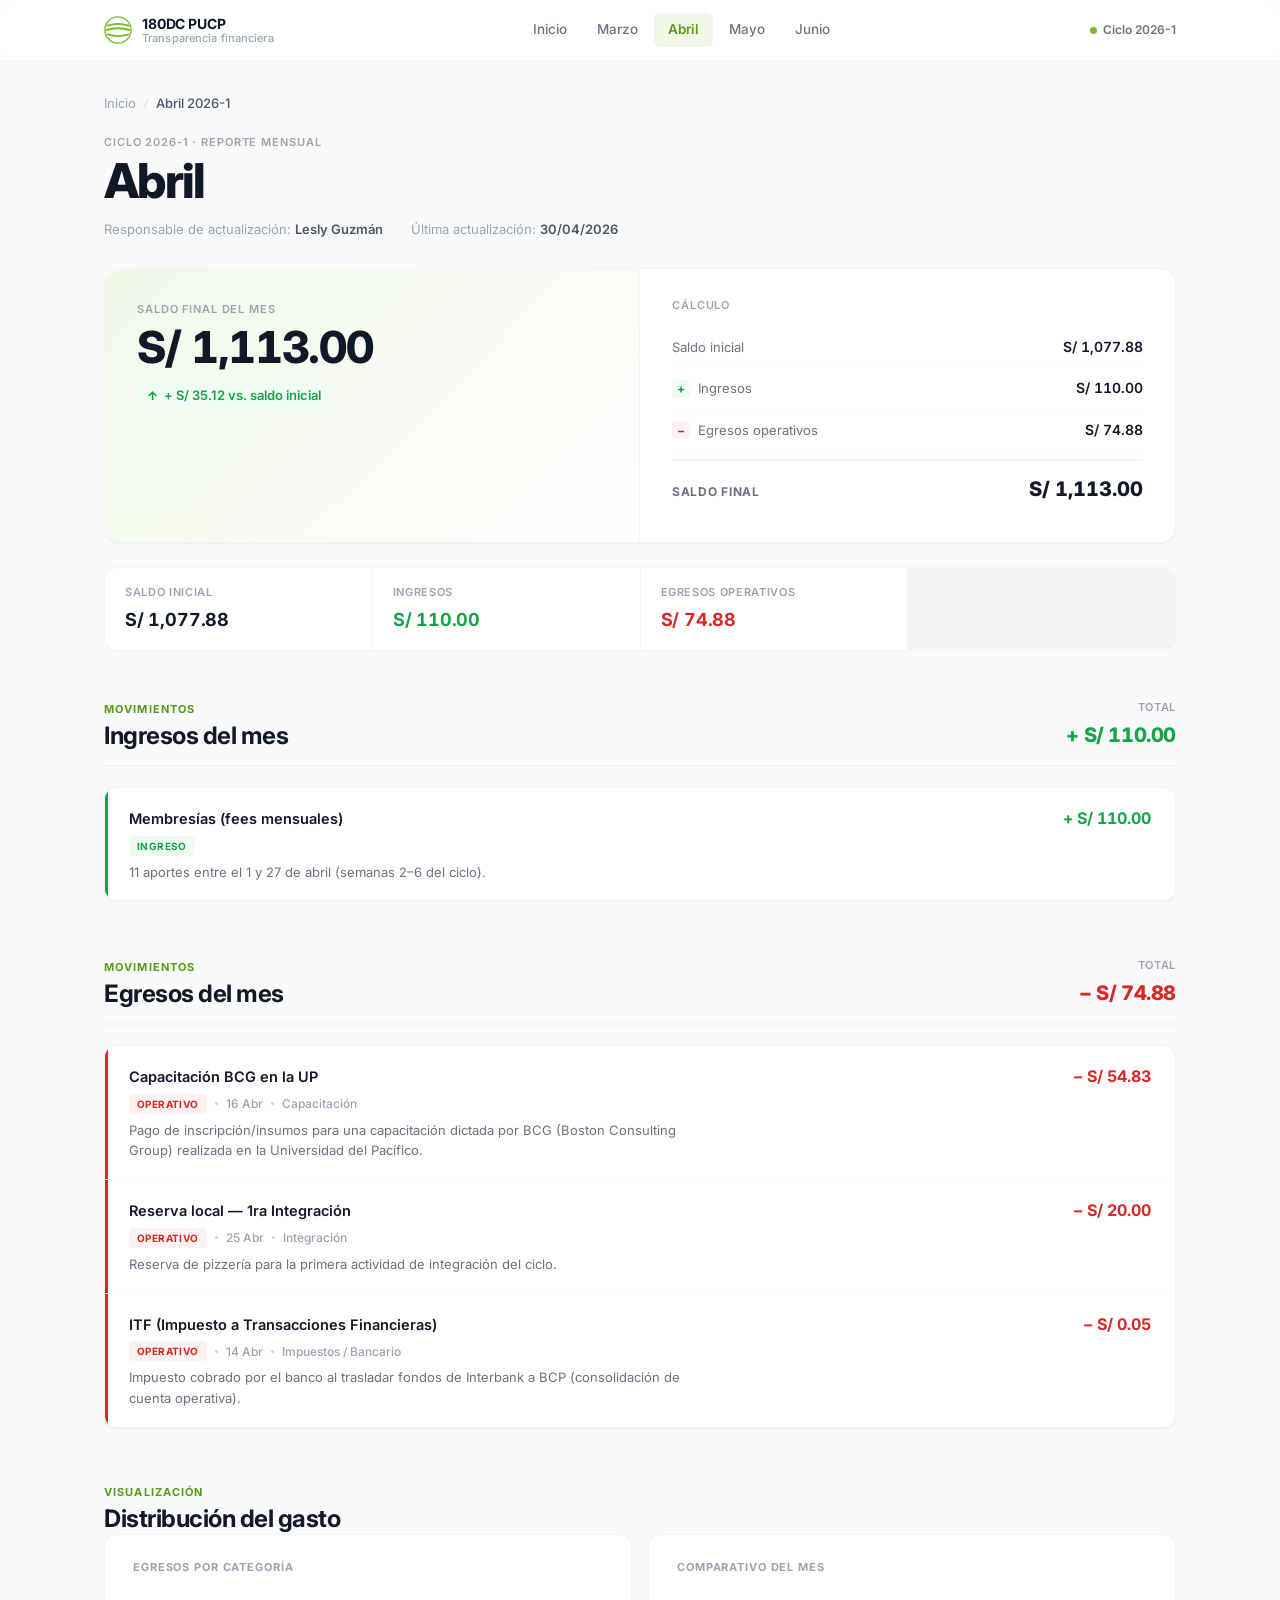
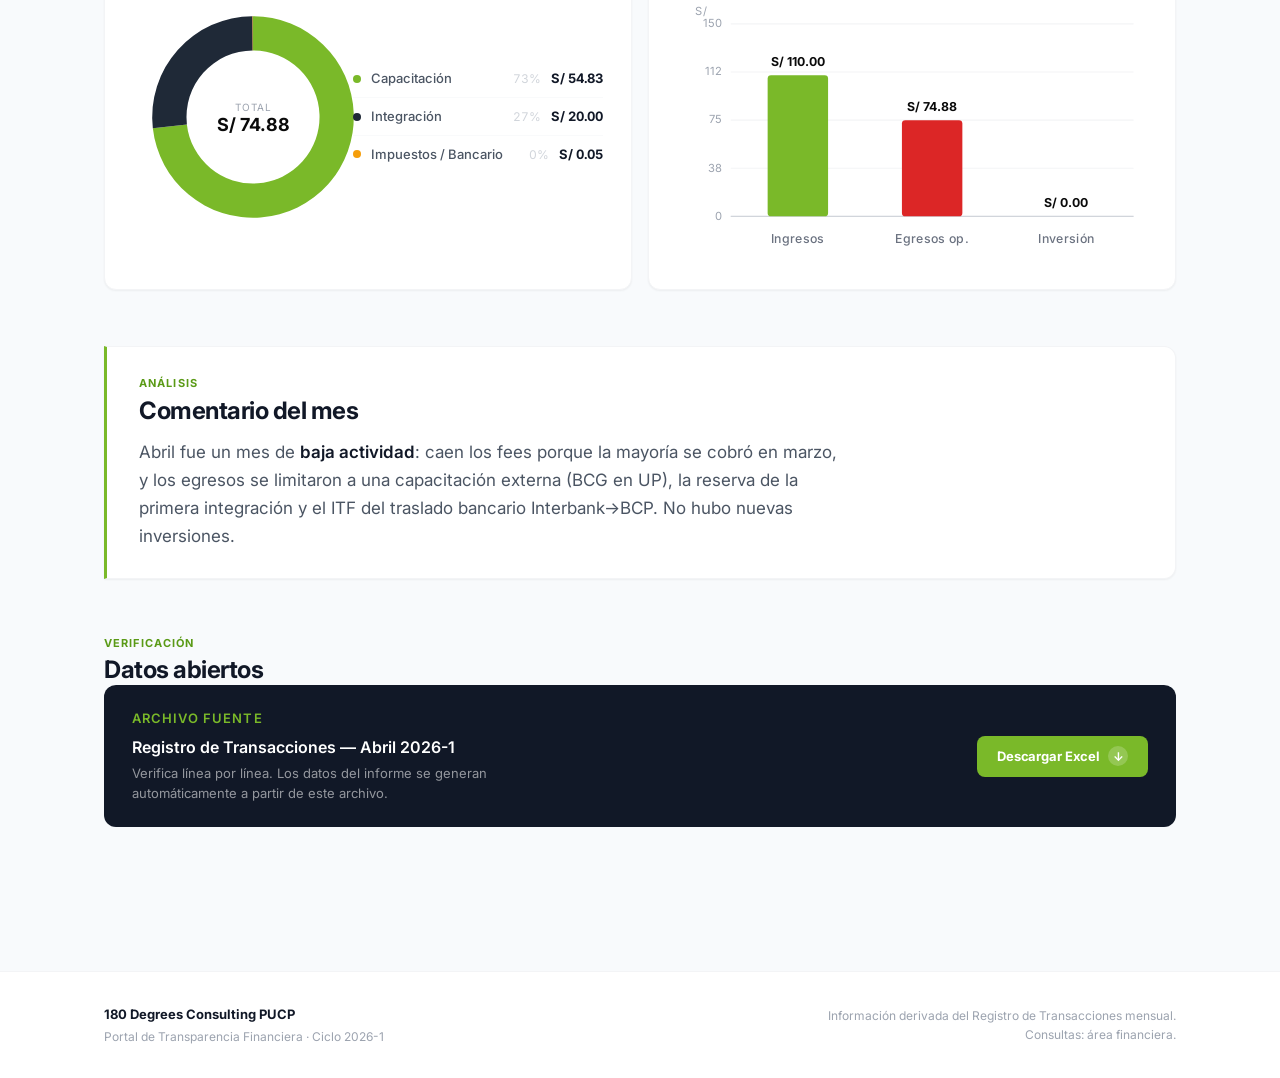
==== commit d3f6c617: "clean" ====
--- a/site/meses/abril.html
+++ b/site/meses/abril.html
@@ -4,9 +4,10 @@
 <meta charset="UTF-8">
 <meta name="viewport" content="width=device-width, initial-scale=1.0">
 <title>Abril 2026-1 · 180DC PUCP</title>
+<link rel="icon" type="image/svg+xml" href="../assets/favicon.svg">
 <link rel="preconnect" href="https://fonts.googleapis.com">
 <link rel="preconnect" href="https://fonts.gstatic.com" crossorigin>
-<link href="https://fonts.googleapis.com/css2?family=Inter:wght@400;500;600;700;800;900&family=Fraunces:opsz,wght@9..144,400;9..144,600;9..144,700&display=swap" rel="stylesheet">
+<link href="https://fonts.googleapis.com/css2?family=Inter:wght@400;500;600;700;800&display=swap" rel="stylesheet">
 <link rel="stylesheet" href="../assets/style.css">
 </head>
 <body>
@@ -60,7 +61,7 @@
           <div><dt>Saldo inicial</dt><dd>S/ 1,077.88</dd></div>
           <div class="op"><dt><span class="op-sign verde">+</span> Ingresos</dt><dd>S/ 110.00</dd></div>
           <div class="op"><dt><span class="op-sign rojo">−</span> Egresos operativos</dt><dd>S/ 74.88</dd></div>
-          <div class="op"><dt><span class="op-sign ambar">−</span> Inversión IME</dt><dd>S/ 0.00</dd></div>
+          
           <div class="total"><dt>Saldo final</dt><dd>S/ 1,113.00</dd></div>
         </dl>
       </div>
@@ -71,18 +72,12 @@
       <div class="stat">
         <span class="stat-label">Saldo inicial</span>
         <span class="stat-value">S/ 1,077.88</span>
-      </div>
-      <div class="stat">
+      </div><div class="stat">
         <span class="stat-label">Ingresos</span>
         <span class="stat-value verde">S/ 110.00</span>
-      </div>
-      <div class="stat">
+      </div><div class="stat">
         <span class="stat-label">Egresos operativos</span>
         <span class="stat-value rojo">S/ 74.88</span>
-      </div>
-      <div class="stat">
-        <span class="stat-label">Inversión IME</span>
-        <span class="stat-value ambar">S/ 0.00</span>
       </div>
     </div>
     
--- a/site/assets/style.css
+++ b/site/assets/style.css
@@ -1,19 +1,15 @@
 /* =================================================================
-   180 Degrees Consulting PUCP — Transparencia Financiera
-   Editorial financial report design
+   180DC PUCP — Portal de Transparencia Financiera
    ================================================================= */
 
 :root {
-  /* Brand 180DC */
   --brand:        #7AB929;
-  --brand-dark:   #5E8F1F;
-  --brand-darker: #436619;
-  --brand-soft:   #F4FAEB;
-  --brand-tint:   #EBF5D9;
-
-  /* Ink scale */
-  --ink:          #0A0A0A;
-  --ink-2:        #171717;
+  --brand-dark:   #5A9A16;
+  --brand-soft:   #f1f8e8;
+  --brand-tint:   #e4f2d1;
+
+  --ink:          #111827;
+  --ink-2:        #1F2937;
   --gray-900:     #1F2937;
   --gray-800:     #374151;
   --gray-700:     #4B5563;
@@ -24,29 +20,27 @@
   --gray-200:     #F3F4F6;
   --gray-100:     #F9FAFB;
 
-  /* Surfaces */
-  --canvas:       #FAFAF7;
-  --paper:        #FFFFFF;
-
-  /* Semantic */
-  --verde:        #15803D;
-  --verde-soft:   #DCFCE7;
-  --rojo:         #B91C1C;
-  --rojo-soft:    #FEE2E2;
-  --ambar:        #B45309;
-  --ambar-soft:   #FEF3C7;
-
-  /* System */
-  --radius:       10px;
-  --radius-lg:    16px;
-  --radius-sm:    6px;
-  --shadow-xs:    0 1px 2px rgba(10,10,10,.04);
-  --shadow-sm:    0 1px 3px rgba(10,10,10,.06), 0 1px 2px rgba(10,10,10,.04);
-  --shadow:       0 4px 12px -2px rgba(10,10,10,.08), 0 2px 4px -1px rgba(10,10,10,.04);
-  --shadow-lg:    0 16px 40px -12px rgba(10,10,10,.14);
-}
-
-* { box-sizing: border-box; }
+  --white:        #FFFFFF;
+  --canvas:       #F8FAFC;
+
+  --verde:        #16a34a;
+  --verde-bg:     #f0fdf4;
+  --rojo:         #dc2626;
+  --rojo-bg:      #fef2f2;
+  --ambar:        #d97706;
+  --ambar-bg:     #fffbeb;
+
+  --radius:       8px;
+  --radius-lg:    12px;
+  --radius-xl:    16px;
+  --shadow-sm:    0 1px 2px rgba(0,0,0,.05);
+  --shadow:       0 1px 3px rgba(0,0,0,.08), 0 1px 2px rgba(0,0,0,.04);
+  --shadow-md:    0 4px 6px -1px rgba(0,0,0,.07), 0 2px 4px -2px rgba(0,0,0,.05);
+  --shadow-lg:    0 10px 15px -3px rgba(0,0,0,.07), 0 4px 6px -4px rgba(0,0,0,.05);
+  --transition:   .2s ease;
+}
+
+*, *::before, *::after { box-sizing: border-box; }
 
 html {
   scroll-behavior: smooth;
@@ -55,286 +49,268 @@
 
 body {
   margin: 0;
-  font-family: 'Inter', -apple-system, BlinkMacSystemFont, 'Segoe UI', Roboto, sans-serif;
+  font-family: 'Inter', system-ui, -apple-system, sans-serif;
   font-size: 15px;
-  line-height: 1.55;
+  line-height: 1.6;
   color: var(--ink);
   background: var(--canvas);
   -webkit-font-smoothing: antialiased;
-  -moz-osx-font-smoothing: grayscale;
-  font-feature-settings: 'ss01', 'cv11';
-}
+}
+
+img, svg { vertical-align: middle; }
 
 .wrap {
-  max-width: 1180px;
+  max-width: 1120px;
   margin: 0 auto;
-  padding: 0 28px;
-}
-
-/* =================================================================
-   EYEBROW (small uppercase label)
+  padding: 0 24px;
+}
+
+/* =================================================================
+   HEADER
+   ================================================================= */
+.site-header {
+  position: sticky;
+  top: 0;
+  z-index: 100;
+  background: rgba(255,255,255,.85);
+  backdrop-filter: blur(12px);
+  -webkit-backdrop-filter: blur(12px);
+  border-bottom: 1px solid var(--gray-200);
+}
+
+.header-inner {
+  display: flex;
+  align-items: center;
+  height: 60px;
+  gap: 24px;
+}
+
+.brand {
+  display: flex;
+  align-items: center;
+  gap: 10px;
+  text-decoration: none;
+  color: var(--ink);
+  flex-shrink: 0;
+}
+
+.brand-mark { flex-shrink: 0; }
+
+.brand-text {
+  display: flex;
+  flex-direction: column;
+  line-height: 1.15;
+}
+
+.brand-name {
+  font-size: 14px;
+  font-weight: 700;
+  color: var(--ink);
+  letter-spacing: -.01em;
+}
+
+.brand-sub {
+  font-size: 11px;
+  font-weight: 500;
+  color: var(--gray-500);
+  letter-spacing: .01em;
+}
+
+/* Nav */
+.main-nav {
+  display: flex;
+  gap: 2px;
+  flex: 1;
+  justify-content: center;
+  overflow-x: auto;
+  -webkit-overflow-scrolling: touch;
+  scrollbar-width: none;
+}
+.main-nav::-webkit-scrollbar { display: none; }
+
+.main-nav a {
+  padding: 6px 14px;
+  color: var(--gray-600);
+  text-decoration: none;
+  font-size: 13.5px;
+  font-weight: 500;
+  border-radius: 6px;
+  transition: all var(--transition);
+  white-space: nowrap;
+}
+
+.main-nav a:hover {
+  color: var(--ink);
+  background: var(--gray-100);
+}
+
+.main-nav a.active {
+  color: var(--brand-dark);
+  background: var(--brand-soft);
+  font-weight: 600;
+}
+
+.header-status {
+  display: flex;
+  align-items: center;
+  gap: 6px;
+  font-size: 12px;
+  font-weight: 600;
+  color: var(--gray-600);
+  flex-shrink: 0;
+  white-space: nowrap;
+}
+
+.status-dot {
+  width: 7px;
+  height: 7px;
+  border-radius: 50%;
+  background: var(--brand);
+  flex-shrink: 0;
+}
+
+/* =================================================================
+   MAIN
+   ================================================================= */
+main.wrap {
+  padding-top: 32px;
+  padding-bottom: 80px;
+}
+
+/* =================================================================
+   UTILITY
    ================================================================= */
 .eyebrow {
   font-size: 11px;
   font-weight: 600;
   text-transform: uppercase;
-  letter-spacing: 0.1em;
-  color: var(--gray-600);
-  margin: 0 0 8px;
+  letter-spacing: .08em;
+  color: var(--gray-500);
+  margin: 0 0 6px;
 }
 
 .section-eyebrow {
   font-size: 11px;
   font-weight: 700;
   text-transform: uppercase;
-  letter-spacing: 0.12em;
+  letter-spacing: .1em;
   color: var(--brand-dark);
-  margin: 0 0 6px;
-}
-
-/* =================================================================
-   HEADER
-   ================================================================= */
-.site-header {
-  background: var(--paper);
-  border-bottom: 1px solid var(--gray-300);
-  position: sticky;
-  top: 0;
-  z-index: 100;
-  backdrop-filter: saturate(180%) blur(10px);
-  background: rgba(255, 255, 255, 0.92);
-}
-
-.header-inner {
-  display: flex;
-  align-items: center;
-  gap: 32px;
-  padding-top: 18px;
-  padding-bottom: 18px;
-}
-
-.brand {
-  display: flex;
-  align-items: center;
-  gap: 12px;
+  margin: 0 0 4px;
+}
+
+.muted { color: var(--gray-500); font-size: 14px; padding: 20px 24px; }
+
+.verde { color: var(--verde) !important; }
+.rojo  { color: var(--rojo) !important; }
+.ambar { color: var(--ambar) !important; }
+
+/* =================================================================
+   BREADCRUMB
+   ================================================================= */
+.breadcrumb {
+  display: flex;
+  align-items: center;
+  gap: 8px;
+  font-size: 13px;
+  margin-bottom: 20px;
+  color: var(--gray-500);
+}
+
+.breadcrumb a {
+  color: var(--gray-500);
   text-decoration: none;
-  color: var(--ink);
-  flex-shrink: 0;
-}
-
-.brand-mark { flex-shrink: 0; }
-
-.brand-text {
-  display: flex;
-  flex-direction: column;
+  transition: color var(--transition);
+}
+
+.breadcrumb a:hover { color: var(--brand-dark); }
+.bc-sep { color: var(--gray-400); font-size: 11px; }
+.breadcrumb span:last-child { color: var(--gray-700); font-weight: 500; }
+
+/* =================================================================
+   INDEX HERO
+   ================================================================= */
+.index-hero {
+  padding: 40px 0 44px;
+  margin-bottom: 36px;
+}
+
+.hero-title {
+  font-size: 42px;
+  font-weight: 800;
   line-height: 1.1;
-}
-
-.brand-name {
-  font-size: 15px;
-  font-weight: 700;
-  letter-spacing: -0.01em;
-  color: var(--ink);
-}
-
-.brand-sub {
-  font-size: 11px;
-  font-weight: 500;
+  letter-spacing: -.03em;
+  margin: 0 0 12px;
+  color: var(--ink);
+}
+
+.hero-lead {
+  font-size: 16px;
+  line-height: 1.65;
   color: var(--gray-600);
-  margin-top: 2px;
-  letter-spacing: 0.02em;
-}
-
-.main-nav {
-  display: flex;
-  gap: 4px;
-  flex: 1;
-  justify-content: center;
-  overflow-x: auto;
-}
-
-.main-nav a {
-  padding: 7px 14px;
-  color: var(--gray-600);
-  text-decoration: none;
-  font-size: 14px;
-  font-weight: 500;
-  border-radius: 6px;
-  transition: color .15s ease, background .15s ease;
-  white-space: nowrap;
-}
-
-.main-nav a:hover {
-  color: var(--ink);
-  background: var(--gray-200);
-}
-
-.main-nav a.active {
-  color: var(--brand-darker);
-  background: var(--brand-tint);
+  max-width: 580px;
+  margin: 0 0 32px;
+}
+
+.hero-saldo-strip {
+  background: var(--white);
+  border: 1px solid var(--gray-200);
+  border-radius: var(--radius-xl);
+  padding: 28px 32px;
+  display: inline-block;
+  box-shadow: var(--shadow-sm);
+}
+
+.hero-saldo-big {
+  font-size: 40px;
+  font-weight: 800;
+  letter-spacing: -.03em;
+  color: var(--ink);
+  line-height: 1;
+  font-variant-numeric: tabular-nums;
+  margin: 6px 0 10px;
+}
+
+.hero-saldo-delta {
+  display: inline-flex;
+  align-items: center;
+  gap: 6px;
+  font-size: 13px;
   font-weight: 600;
-}
-
-.header-status {
-  display: flex;
-  align-items: center;
-  gap: 8px;
+  margin: 0;
+  padding: 4px 10px;
+  border-radius: 20px;
+}
+
+.hero-saldo-delta.up   { color: var(--verde); background: var(--verde-bg); }
+.hero-saldo-delta.down { color: var(--rojo); background: var(--rojo-bg); }
+
+.hero-saldo-delta .arrow {
   font-size: 12px;
-  font-weight: 600;
-  color: var(--gray-700);
-  letter-spacing: 0.02em;
-  flex-shrink: 0;
-}
-
-.status-dot {
-  width: 8px;
-  height: 8px;
-  border-radius: 50%;
-  background: var(--brand);
-  box-shadow: 0 0 0 4px var(--brand-tint);
-  animation: pulse 2.4s ease-in-out infinite;
-}
-
-@keyframes pulse {
-  0%, 100% { opacity: 1; }
-  50%      { opacity: 0.55; }
-}
-
-/* =================================================================
-   MAIN
-   ================================================================= */
-main.wrap {
-  padding-top: 40px;
-  padding-bottom: 80px;
-}
-
-/* =================================================================
-   BREADCRUMB
-   ================================================================= */
-.breadcrumb {
-  display: flex;
-  align-items: center;
-  gap: 8px;
-  font-size: 13px;
-  margin-bottom: 24px;
-  color: var(--gray-600);
-}
-
-.breadcrumb a {
-  color: var(--gray-600);
-  text-decoration: none;
-  transition: color .15s ease;
-}
-
-.breadcrumb a:hover { color: var(--brand-dark); }
-
-.bc-sep { color: var(--gray-400); }
-
-.breadcrumb span:last-child {
-  color: var(--ink);
-  font-weight: 500;
-}
-
-/* =================================================================
-   INDEX HERO
-   ================================================================= */
-.index-hero {
-  padding: 32px 0 48px;
-  border-bottom: 1px solid var(--gray-300);
-  margin-bottom: 40px;
-}
-
-.hero-title {
-  font-family: 'Fraunces', Georgia, serif;
-  font-size: 56px;
-  font-weight: 600;
-  line-height: 1.05;
-  letter-spacing: -0.025em;
-  margin: 0 0 16px;
-  color: var(--ink);
-  max-width: 14ch;
-}
-
-.hero-lead {
-  font-size: 17px;
-  line-height: 1.6;
-  color: var(--gray-700);
-  max-width: 640px;
-  margin: 0 0 36px;
-}
-
-.hero-saldo-strip {
-  display: flex;
-  gap: 32px;
-  align-items: flex-end;
-}
-
-.hero-saldo-big {
+  font-weight: 800;
+}
+
+/* =================================================================
+   PAGE HERO (mes)
+   ================================================================= */
+.page-hero { margin-bottom: 28px; }
+
+.page-title {
   font-size: 48px;
   font-weight: 800;
-  letter-spacing: -0.03em;
-  color: var(--ink);
   line-height: 1;
-  font-variant-numeric: tabular-nums;
-  margin: 4px 0 10px;
-}
-
-.hero-saldo-delta {
-  display: inline-flex;
-  align-items: center;
-  gap: 6px;
-  font-size: 14px;
-  font-weight: 500;
-  margin: 0;
-}
-
-.hero-saldo-delta.up   { color: var(--verde); }
-.hero-saldo-delta.down { color: var(--rojo); }
-.hero-saldo-delta .arrow {
-  display: inline-flex;
-  width: 18px;
-  height: 18px;
-  align-items: center;
-  justify-content: center;
-  border-radius: 999px;
-  background: currentColor;
-  color: var(--paper);
-  font-size: 11px;
-  font-weight: 700;
-}
-
-/* =================================================================
-   PAGE HERO (mes)
-   ================================================================= */
-.page-hero {
-  margin-bottom: 32px;
-}
-
-.page-title {
-  font-family: 'Fraunces', Georgia, serif;
-  font-size: 72px;
-  font-weight: 600;
-  line-height: 0.95;
-  letter-spacing: -0.035em;
-  margin: 4px 0 16px;
+  letter-spacing: -.035em;
+  margin: 4px 0 14px;
   color: var(--ink);
 }
 
 .page-meta {
   font-size: 13px;
-  color: var(--gray-600);
-  margin: 0;
-}
-
-.page-meta strong {
-  color: var(--gray-800);
-  font-weight: 600;
-}
-
-.meta-sep {
-  color: var(--gray-400);
-  margin: 0 8px;
-}
+  color: var(--gray-500);
+  margin: 0;
+}
+
+.page-meta strong { color: var(--gray-700); font-weight: 600; }
+.meta-sep { color: var(--gray-300); margin: 0 8px; }
 
 /* =================================================================
    HERO SALDO (mes)
@@ -342,44 +318,41 @@
 .hero-saldo {
   display: grid;
   grid-template-columns: 1fr;
-  gap: 0;
-  background: var(--paper);
-  border: 1px solid var(--gray-300);
-  border-radius: var(--radius-lg);
+  background: var(--white);
+  border: 1px solid var(--gray-200);
+  border-radius: var(--radius-xl);
   overflow: hidden;
-  margin-bottom: 32px;
+  margin-bottom: 24px;
+  box-shadow: var(--shadow-sm);
 }
 
 @media (min-width: 820px) {
-  .hero-saldo { grid-template-columns: 1.1fr 1fr; }
+  .hero-saldo { grid-template-columns: 1fr 1fr; }
 }
 
 .hero-saldo-main {
-  padding: 32px 36px;
-  background: linear-gradient(135deg, var(--brand-soft) 0%, var(--paper) 100%);
-  border-right: 1px solid var(--gray-300);
-}
-
+  padding: 32px;
+  background: linear-gradient(135deg, var(--brand-soft) 0%, var(--white) 100%);
+}
+
+@media (min-width: 820px) {
+  .hero-saldo-main { border-right: 1px solid var(--gray-200); }
+}
 @media (max-width: 819px) {
-  .hero-saldo-main {
-    border-right: 0;
-    border-bottom: 1px solid var(--gray-300);
-  }
+  .hero-saldo-main { border-bottom: 1px solid var(--gray-200); }
 }
 
 .hero-saldo-num {
-  font-size: 52px;
+  font-size: 44px;
   font-weight: 800;
-  letter-spacing: -0.03em;
+  letter-spacing: -.03em;
   color: var(--ink);
   line-height: 1;
   font-variant-numeric: tabular-nums;
-  margin: 4px 0 12px;
-}
-
-.hero-saldo-calc {
-  padding: 32px 36px;
-}
+  margin: 6px 0 12px;
+}
+
+.hero-saldo-calc { padding: 28px 32px; }
 
 .calc-list {
   margin: 12px 0 0;
@@ -391,16 +364,16 @@
   display: flex;
   justify-content: space-between;
   align-items: baseline;
-  padding: 10px 0;
-  border-bottom: 1px dashed var(--gray-300);
+  padding: 9px 0;
+  border-bottom: 1px solid var(--gray-100);
 }
 
 .calc-list > div:last-child { border-bottom: 0; }
 
 .calc-list dt {
   margin: 0;
-  font-size: 13.5px;
-  color: var(--gray-700);
+  font-size: 13px;
+  color: var(--gray-600);
   display: flex;
   align-items: center;
   gap: 8px;
@@ -408,7 +381,7 @@
 
 .calc-list dd {
   margin: 0;
-  font-size: 14.5px;
+  font-size: 14px;
   font-weight: 600;
   font-variant-numeric: tabular-nums;
   color: var(--ink);
@@ -425,14 +398,14 @@
   font-weight: 700;
 }
 
-.calc-list .op-sign.verde { background: var(--verde-soft); color: var(--verde); }
-.calc-list .op-sign.rojo  { background: var(--rojo-soft);  color: var(--rojo); }
-.calc-list .op-sign.ambar { background: var(--ambar-soft); color: var(--ambar); }
+.calc-list .op-sign.verde { background: var(--verde-bg); color: var(--verde); }
+.calc-list .op-sign.rojo  { background: var(--rojo-bg); color: var(--rojo); }
+.calc-list .op-sign.ambar { background: var(--ambar-bg); color: var(--ambar); }
 
 .calc-list .total {
   margin-top: 8px;
-  padding-top: 14px;
-  border-top: 1px solid var(--gray-400);
+  padding-top: 12px;
+  border-top: 2px solid var(--gray-200);
   border-bottom: 0;
 }
 
@@ -440,8 +413,8 @@
   font-size: 12px;
   font-weight: 700;
   text-transform: uppercase;
-  letter-spacing: 0.08em;
-  color: var(--gray-700);
+  letter-spacing: .06em;
+  color: var(--gray-600);
 }
 
 .calc-list .total dd {
@@ -456,12 +429,12 @@
 .stat-strip {
   display: grid;
   grid-template-columns: repeat(2, 1fr);
-  gap: 0;
-  background: var(--paper);
-  border: 1px solid var(--gray-300);
+  gap: 1px;
+  background: var(--gray-200);
+  border: 1px solid var(--gray-200);
   border-radius: var(--radius-lg);
   overflow: hidden;
-  margin-bottom: 56px;
+  margin-bottom: 48px;
 }
 
 @media (min-width: 640px) { .stat-strip { grid-template-columns: repeat(4, 1fr); } }
@@ -469,35 +442,27 @@
 @media (min-width: 640px) { .stat-strip-index { grid-template-columns: repeat(5, 1fr); } }
 
 .stat {
-  padding: 18px 22px;
+  padding: 16px 20px;
   display: flex;
   flex-direction: column;
-  gap: 6px;
-  border-right: 1px solid var(--gray-300);
-  border-bottom: 1px solid var(--gray-300);
-  position: relative;
-}
-
-.stat:last-child { border-right: 0; }
-
-@media (min-width: 640px) {
-  .stat { border-bottom: 0; }
+  gap: 4px;
+  background: var(--white);
 }
 
 .stat-label {
   font-size: 11px;
   font-weight: 600;
   text-transform: uppercase;
-  letter-spacing: 0.08em;
-  color: var(--gray-600);
+  letter-spacing: .06em;
+  color: var(--gray-500);
 }
 
 .stat-value {
-  font-size: 19px;
+  font-size: 18px;
   font-weight: 700;
   color: var(--ink);
   font-variant-numeric: tabular-nums;
-  letter-spacing: -0.015em;
+  letter-spacing: -.01em;
 }
 
 .stat-value.verde { color: var(--verde); }
@@ -507,30 +472,26 @@
 /* =================================================================
    SECTIONS
    ================================================================= */
-.section {
-  margin-bottom: 64px;
-}
-
+.section { margin-bottom: 56px; }
 .section:last-child { margin-bottom: 0; }
 
 .section-head {
   display: flex;
   justify-content: space-between;
   align-items: flex-end;
-  gap: 20px;
-  margin-bottom: 24px;
-  padding-bottom: 16px;
-  border-bottom: 1px solid var(--gray-300);
+  gap: 16px;
+  margin-bottom: 20px;
+  padding-bottom: 14px;
+  border-bottom: 2px solid var(--gray-200);
 }
 
 .section-title-big {
-  font-family: 'Fraunces', Georgia, serif;
-  font-size: 28px;
-  font-weight: 600;
-  letter-spacing: -0.02em;
-  margin: 0;
-  color: var(--ink);
-  line-height: 1.15;
+  font-size: 24px;
+  font-weight: 700;
+  letter-spacing: -.02em;
+  margin: 0;
+  color: var(--ink);
+  line-height: 1.2;
 }
 
 .section-total {
@@ -543,16 +504,16 @@
   font-size: 11px;
   font-weight: 600;
   text-transform: uppercase;
-  letter-spacing: 0.08em;
-  color: var(--gray-600);
+  letter-spacing: .06em;
+  color: var(--gray-500);
   margin-bottom: 2px;
 }
 
 .section-total .total-value {
-  font-size: 22px;
+  font-size: 20px;
   font-weight: 800;
   font-variant-numeric: tabular-nums;
-  letter-spacing: -0.02em;
+  letter-spacing: -.02em;
 }
 
 .section-total.verde .total-value { color: var(--verde); }
@@ -563,54 +524,50 @@
    ================================================================= */
 .info-box {
   background: var(--brand-soft);
-  border: 1px solid var(--brand-tint);
   border-left: 3px solid var(--brand);
-  border-radius: var(--radius);
+  border-radius: 0 var(--radius) var(--radius) 0;
   padding: 14px 18px;
-  margin-bottom: 20px;
-  font-size: 13.5px;
-  line-height: 1.55;
-  color: var(--gray-800);
+  margin-bottom: 16px;
+  font-size: 13px;
+  line-height: 1.6;
+  color: var(--gray-700);
 }
 
 .info-box strong {
   display: block;
   color: var(--ink);
   font-weight: 700;
-  margin-bottom: 4px;
-}
-
-/* =================================================================
-   TX LIST (estado de cuenta)
+  margin-bottom: 3px;
+}
+
+/* =================================================================
+   TX LIST (transaction rows)
    ================================================================= */
 .tx-list {
-  background: var(--paper);
-  border: 1px solid var(--gray-300);
+  background: var(--white);
+  border: 1px solid var(--gray-200);
   border-radius: var(--radius-lg);
   overflow: hidden;
+  box-shadow: var(--shadow-sm);
 }
 
 .tx-row {
-  padding: 20px 24px;
-  border-bottom: 1px solid var(--gray-200);
-  transition: background .15s ease;
+  padding: 18px 24px;
+  border-bottom: 1px solid var(--gray-100);
+  transition: background var(--transition);
   position: relative;
 }
 
 .tx-row:last-child { border-bottom: 0; }
-
 .tx-row:hover { background: var(--gray-100); }
 
 .tx-row::before {
   content: "";
   position: absolute;
   left: 0;
-  top: 50%;
-  transform: translateY(-50%);
+  top: 0;
+  bottom: 0;
   width: 3px;
-  height: 24px;
-  border-radius: 0 2px 2px 0;
-  background: var(--gray-300);
 }
 
 .tx-in::before  { background: var(--verde); }
@@ -622,23 +579,21 @@
   justify-content: space-between;
   align-items: baseline;
   gap: 16px;
-  margin-bottom: 6px;
+  margin-bottom: 4px;
 }
 
 .tx-title {
   margin: 0;
-  font-size: 15px;
+  font-size: 14.5px;
   font-weight: 600;
   color: var(--ink);
-  letter-spacing: -0.005em;
 }
 
 .tx-monto {
-  font-size: 17px;
+  font-size: 16px;
   font-weight: 700;
   font-variant-numeric: tabular-nums;
   white-space: nowrap;
-  letter-spacing: -0.015em;
 }
 
 .tx-monto.in  { color: var(--verde); }
@@ -651,8 +606,8 @@
   align-items: center;
   gap: 8px;
   font-size: 12px;
-  color: var(--gray-600);
-  margin-bottom: 8px;
+  color: var(--gray-500);
+  margin-bottom: 6px;
 }
 
 .row-meta-item { font-weight: 500; }
@@ -668,26 +623,24 @@
 .row-badge {
   display: inline-block;
   padding: 2px 8px;
-  border-radius: 999px;
-  font-size: 10.5px;
+  border-radius: 4px;
+  font-size: 10px;
   font-weight: 700;
   text-transform: uppercase;
-  letter-spacing: 0.05em;
-}
-
-.row-badge.in  { background: var(--verde-soft); color: var(--verde); }
-.row-badge.op  { background: var(--rojo-soft);  color: var(--rojo); }
-.row-badge.inv { background: var(--ambar-soft); color: var(--ambar); }
+  letter-spacing: .04em;
+}
+
+.row-badge.in  { background: var(--verde-bg); color: var(--verde); }
+.row-badge.op  { background: var(--rojo-bg); color: var(--rojo); }
+.row-badge.inv { background: var(--ambar-bg); color: var(--ambar); }
 
 .tx-desc {
   margin: 0;
-  font-size: 13.5px;
+  font-size: 13px;
   line-height: 1.6;
-  color: var(--gray-700);
-  max-width: 78ch;
-}
-
-.muted { color: var(--gray-600); font-size: 14px; padding: 20px; }
+  color: var(--gray-600);
+  max-width: 72ch;
+}
 
 /* =================================================================
    CHARTS
@@ -695,7 +648,7 @@
 .chart-grid {
   display: grid;
   grid-template-columns: 1fr;
-  gap: 20px;
+  gap: 16px;
 }
 
 @media (min-width: 820px) {
@@ -703,27 +656,28 @@
 }
 
 .chart-block {
-  background: var(--paper);
-  border: 1px solid var(--gray-300);
+  background: var(--white);
+  border: 1px solid var(--gray-200);
   border-radius: var(--radius-lg);
-  padding: 28px 30px;
+  padding: 24px 28px;
+  box-shadow: var(--shadow-sm);
 }
 
 .chart-title {
-  margin: 0 0 24px;
-  font-size: 12px;
+  margin: 0 0 20px;
+  font-size: 11px;
   font-weight: 700;
   text-transform: uppercase;
-  letter-spacing: 0.1em;
-  color: var(--gray-600);
+  letter-spacing: .08em;
+  color: var(--gray-500);
 }
 
 .chart-empty {
   display: flex;
   align-items: center;
   justify-content: center;
-  height: 220px;
-  color: var(--gray-500);
+  height: 200px;
+  color: var(--gray-400);
   font-size: 13px;
 }
 
@@ -735,7 +689,7 @@
 }
 
 @media (min-width: 520px) {
-  .donut-block { grid-template-columns: 220px 1fr; }
+  .donut-block { grid-template-columns: 200px 1fr; }
 }
 
 .donut-legend {
@@ -746,147 +700,116 @@
 
 .donut-legend li {
   display: grid;
-  grid-template-columns: 10px 1fr auto auto;
-  align-items: center;
-  gap: 12px;
-  padding: 9px 0;
-  border-bottom: 1px solid var(--gray-200);
+  grid-template-columns: 8px 1fr auto auto;
+  align-items: center;
+  gap: 10px;
+  padding: 8px 0;
+  border-bottom: 1px solid var(--gray-100);
   font-size: 13px;
 }
 
 .donut-legend li:last-child { border-bottom: 0; }
 
 .donut-legend .dot {
-  width: 10px;
-  height: 10px;
+  width: 8px;
+  height: 8px;
   border-radius: 50%;
 }
 
-.donut-legend .lbl {
-  color: var(--gray-800);
-  font-weight: 500;
-}
-
-.donut-legend .pct {
-  font-variant-numeric: tabular-nums;
-  color: var(--gray-500);
-  font-weight: 500;
-  font-size: 12px;
-}
-
-.donut-legend .val {
-  font-variant-numeric: tabular-nums;
-  color: var(--ink);
-  font-weight: 700;
-  font-size: 13px;
-}
-
-/* =================================================================
-   PULL QUOTE / ANÁLISIS
+.donut-legend .lbl { color: var(--gray-700); font-weight: 500; }
+.donut-legend .pct { font-variant-numeric: tabular-nums; color: var(--gray-400); font-size: 12px; }
+.donut-legend .val { font-variant-numeric: tabular-nums; color: var(--ink); font-weight: 700; font-size: 13px; }
+
+/* =================================================================
+   ANÁLISIS
    ================================================================= */
 .analisis-section {
-  margin-bottom: 64px;
-  padding: 36px 40px;
-  background: var(--paper);
-  border: 1px solid var(--gray-300);
+  margin-bottom: 56px;
+  padding: 28px 32px;
+  background: var(--white);
+  border: 1px solid var(--gray-200);
+  border-left: 3px solid var(--brand);
+  border-radius: 0 var(--radius-lg) var(--radius-lg) 0;
+  box-shadow: var(--shadow-sm);
+}
+
+.analisis-section .section-eyebrow { margin-bottom: 4px; }
+
+.pullquote {
+  margin: 12px 0 0;
+  font-size: 17px;
+  font-weight: 400;
+  line-height: 1.65;
+  color: var(--gray-700);
+  max-width: 64ch;
+}
+
+.pullquote strong { color: var(--ink); font-weight: 600; }
+
+/* =================================================================
+   DESCARGA
+   ================================================================= */
+.descarga {
+  display: flex;
+  flex-wrap: wrap;
+  gap: 20px;
+  justify-content: space-between;
+  align-items: center;
+  background: var(--ink);
   border-radius: var(--radius-lg);
-  position: relative;
-}
-
-.analisis-section::before {
-  content: "";
-  position: absolute;
-  top: 36px;
-  left: -1px;
-  width: 4px;
-  height: calc(100% - 72px);
-  background: var(--brand);
-  border-radius: 0 2px 2px 0;
-}
-
-.pullquote {
-  margin: 16px 0 0;
-  font-family: 'Fraunces', Georgia, serif;
-  font-size: 21px;
-  font-weight: 400;
+  padding: 24px 28px;
+}
+
+.descarga-info { flex: 1; min-width: 240px; }
+
+.descarga-info .eyebrow { color: var(--brand); margin-bottom: 6px; }
+
+.descarga-info h4 {
+  margin: 0 0 4px;
+  font-size: 16px;
+  font-weight: 600;
+  color: var(--white);
+}
+
+.descarga-info p {
+  margin: 0;
+  font-size: 13px;
+  color: rgba(255,255,255,.55);
   line-height: 1.5;
-  color: var(--gray-900);
-  letter-spacing: -0.012em;
-  max-width: 64ch;
-}
-
-.pullquote strong {
-  color: var(--ink);
-  font-weight: 600;
-}
-
-/* =================================================================
-   DESCARGA
-   ================================================================= */
-.descarga {
-  display: flex;
-  flex-wrap: wrap;
-  gap: 24px;
-  justify-content: space-between;
-  align-items: center;
-  background: var(--ink);
-  color: var(--paper);
-  border-radius: var(--radius-lg);
-  padding: 28px 32px;
-}
-
-.descarga-info { flex: 1; min-width: 260px; }
-
-.descarga-info .eyebrow {
-  color: var(--brand);
-  margin-bottom: 8px;
-}
-
-.descarga-info h4 {
-  margin: 0 0 6px;
-  font-size: 18px;
-  font-weight: 600;
-  color: var(--paper);
-}
-
-.descarga-info p {
-  margin: 0;
-  font-size: 13.5px;
-  color: rgba(255, 255, 255, 0.65);
-  line-height: 1.5;
-  max-width: 56ch;
+  max-width: 50ch;
 }
 
 .btn-descarga {
   display: inline-flex;
   align-items: center;
-  gap: 10px;
+  gap: 8px;
   background: var(--brand);
-  color: var(--ink);
-  padding: 13px 22px;
+  color: var(--white);
+  padding: 10px 20px;
   border-radius: var(--radius);
   text-decoration: none;
-  font-size: 14px;
-  font-weight: 700;
-  transition: background .15s ease, transform .15s ease;
-  letter-spacing: -0.01em;
+  font-size: 13px;
+  font-weight: 700;
+  transition: all var(--transition);
+  letter-spacing: -.01em;
 }
 
 .btn-descarga:hover {
   background: #8DCB39;
   transform: translateY(-1px);
+  box-shadow: 0 4px 12px rgba(122,185,41,.3);
 }
 
 .btn-arrow {
   display: inline-flex;
-  width: 22px;
-  height: 22px;
+  width: 20px;
+  height: 20px;
   border-radius: 50%;
-  background: var(--ink);
-  color: var(--brand);
+  background: rgba(255,255,255,.2);
+  color: var(--white);
   align-items: center;
   justify-content: center;
-  font-size: 13px;
+  font-size: 12px;
   font-weight: 700;
 }
 
@@ -895,83 +818,67 @@
    ================================================================= */
 .meses-grid {
   display: grid;
-  grid-template-columns: repeat(auto-fit, minmax(320px, 1fr));
-  gap: 18px;
+  grid-template-columns: repeat(auto-fill, minmax(280px, 1fr));
+  gap: 16px;
 }
 
 .mes-card {
   display: flex;
   flex-direction: column;
-  background: var(--paper);
-  border: 1px solid var(--gray-300);
+  background: var(--white);
+  border: 1px solid var(--gray-200);
   border-radius: var(--radius-lg);
-  padding: 28px 30px;
+  padding: 24px;
   text-decoration: none;
   color: inherit;
-  transition: transform .2s ease, box-shadow .2s ease, border-color .2s ease;
-  position: relative;
-  overflow: hidden;
-}
-
-.mes-card::after {
-  content: "";
-  position: absolute;
-  top: 0; left: 0; right: 0;
-  height: 3px;
-  background: var(--brand);
-  transform: scaleX(0);
-  transform-origin: left;
-  transition: transform .3s ease;
+  transition: all var(--transition);
+  box-shadow: var(--shadow-sm);
 }
 
 .mes-card:hover {
-  border-color: var(--gray-400);
-  box-shadow: var(--shadow-lg);
-  transform: translateY(-3px);
-}
-
-.mes-card:hover::after { transform: scaleX(1); }
+  border-color: var(--brand);
+  box-shadow: var(--shadow-md);
+  transform: translateY(-2px);
+}
 
 .mes-card-head {
   display: flex;
   justify-content: space-between;
   align-items: flex-start;
-  margin-bottom: 24px;
+  margin-bottom: 20px;
 }
 
 .mes-card-title {
-  font-family: 'Fraunces', Georgia, serif;
-  font-size: 32px;
-  font-weight: 600;
-  letter-spacing: -0.02em;
-  margin: 0;
+  font-size: 26px;
+  font-weight: 800;
+  letter-spacing: -.02em;
+  margin: 2px 0 0;
   color: var(--ink);
   line-height: 1;
 }
 
 .mes-arrow {
-  color: var(--gray-400);
-  font-size: 20px;
-  transition: color .2s ease, transform .2s ease;
+  color: var(--gray-300);
+  font-size: 18px;
+  transition: all var(--transition);
   flex-shrink: 0;
-  margin-top: 6px;
 }
 
 .mes-card:hover .mes-arrow {
   color: var(--brand);
-  transform: translateX(4px);
+  transform: translateX(3px);
 }
 
 .mes-card-saldo {
-  margin-bottom: 20px;
-  padding-bottom: 20px;
-  border-bottom: 1px dashed var(--gray-300);
+  margin-bottom: 16px;
+  padding-bottom: 16px;
+  border-bottom: 1px solid var(--gray-100);
 }
 
 .mes-saldo-num {
-  font-size: 30px;
+  font-size: 28px;
   font-weight: 800;
-  letter-spacing: -0.025em;
+  letter-spacing: -.025em;
   color: var(--ink);
   line-height: 1;
   font-variant-numeric: tabular-nums;
@@ -981,32 +888,23 @@
 .mes-delta {
   display: inline-flex;
   align-items: center;
+  gap: 4px;
+  font-size: 12px;
+  font-weight: 600;
+  margin: 0;
+  padding: 2px 8px;
+  border-radius: 12px;
+}
+
+.mes-delta.up   { color: var(--verde); background: var(--verde-bg); }
+.mes-delta.down { color: var(--rojo); background: var(--rojo-bg); }
+
+.mes-delta .arrow { font-size: 11px; font-weight: 800; }
+
+.mes-card-stats {
+  display: flex;
+  flex-direction: column;
   gap: 6px;
-  font-size: 13px;
-  font-weight: 500;
-  margin: 0;
-}
-
-.mes-delta.up   { color: var(--verde); }
-.mes-delta.down { color: var(--rojo); }
-
-.mes-delta .arrow {
-  display: inline-flex;
-  width: 16px;
-  height: 16px;
-  border-radius: 999px;
-  align-items: center;
-  justify-content: center;
-  background: currentColor;
-  color: var(--paper);
-  font-size: 10px;
-  font-weight: 700;
-}
-
-.mes-card-stats {
-  display: grid;
-  grid-template-columns: 1fr;
-  gap: 8px;
 }
 
 .mes-card-stats > div {
@@ -1017,15 +915,14 @@
 
 .mes-card-stats span {
   font-size: 12px;
-  color: var(--gray-600);
+  color: var(--gray-500);
   font-weight: 500;
 }
 
 .mes-card-stats b {
-  font-size: 13.5px;
+  font-size: 13px;
   font-weight: 700;
   font-variant-numeric: tabular-nums;
-  letter-spacing: -0.01em;
 }
 
 .mes-card-stats b.verde { color: var(--verde); }
@@ -1039,70 +936,71 @@
   display: grid;
   grid-template-columns: 1fr;
   gap: 40px;
-  padding-top: 32px;
-  border-top: 1px solid var(--gray-300);
+  padding: 32px;
+  background: var(--white);
+  border: 1px solid var(--gray-200);
+  border-radius: var(--radius-lg);
+  box-shadow: var(--shadow-sm);
 }
 
 @media (min-width: 820px) {
-  .two-col { grid-template-columns: 1fr 1fr; gap: 56px; }
+  .two-col { grid-template-columns: 1fr 1fr; gap: 48px; }
 }
 
 .prose {
-  font-size: 14.5px;
+  font-size: 14px;
   line-height: 1.7;
-  color: var(--gray-700);
-  margin: 0 0 14px;
-  max-width: 56ch;
-}
-
-.prose em { color: var(--ink); font-style: italic; }
-
-.def-list {
-  margin: 16px 0 0;
-}
+  color: var(--gray-600);
+  margin: 0 0 12px;
+  max-width: 52ch;
+}
+
+.prose em { color: var(--gray-700); font-style: italic; }
+
+.def-list { margin: 14px 0 0; }
 
 .def-list > div {
-  padding: 14px 0;
-  border-bottom: 1px solid var(--gray-300);
+  padding: 12px 0;
+  border-bottom: 1px solid var(--gray-100);
 }
 
 .def-list > div:last-child { border-bottom: 0; }
 
 .def-list dt {
-  margin: 0 0 4px;
-  font-size: 14px;
-  font-weight: 700;
-  color: var(--ink);
-  letter-spacing: -0.005em;
+  margin: 0 0 2px;
+  font-size: 13px;
+  font-weight: 700;
+  color: var(--ink);
 }
 
 .def-list dd {
   margin: 0;
-  font-size: 13.5px;
-  color: var(--gray-700);
-  line-height: 1.55;
+  font-size: 13px;
+  color: var(--gray-600);
+  line-height: 1.5;
 }
 
 /* =================================================================
    FOOTER
    ================================================================= */
 footer {
-  background: var(--paper);
-  border-top: 1px solid var(--gray-300);
-  padding: 36px 0;
-  margin-top: 80px;
+  background: var(--white);
+  border-top: 1px solid var(--gray-200);
+  padding: 32px 0;
+  margin-top: 64px;
 }
 
 .footer-inner {
   display: flex;
   flex-wrap: wrap;
   justify-content: space-between;
-  gap: 24px;
+  align-items: center;
+  gap: 16px;
 }
 
 .footer-title {
-  margin: 0 0 4px;
-  font-size: 14px;
+  margin: 0 0 2px;
+  font-size: 13px;
   font-weight: 700;
   color: var(--ink);
 }
@@ -1110,59 +1008,71 @@
 .footer-sub {
   margin: 0;
   font-size: 12px;
-  color: var(--gray-600);
-}
-
-.footer-meta {
-  text-align: right;
-}
+  color: var(--gray-500);
+}
+
+.footer-meta { text-align: right; }
 
 .footer-meta p {
   margin: 0;
   font-size: 12px;
-  color: var(--gray-600);
-  line-height: 1.7;
+  color: var(--gray-500);
+  line-height: 1.6;
 }
 
 /* =================================================================
    RESPONSIVE
    ================================================================= */
 @media (max-width: 760px) {
-  .wrap { padding: 0 18px; }
+  .wrap { padding: 0 16px; }
+
   .header-inner {
     flex-wrap: wrap;
-    gap: 12px;
-    padding-top: 14px;
-    padding-bottom: 14px;
+    height: auto;
+    padding: 12px 0;
+    gap: 10px;
   }
-  .main-nav { order: 3; width: 100%; justify-content: flex-start; }
+  .main-nav { order: 3; width: 100%; justify-content: flex-start; gap: 0; }
+  .main-nav a { padding: 6px 10px; font-size: 13px; }
   .header-status { font-size: 11px; }
-  .hero-title { font-size: 38px; }
-  .hero-lead { font-size: 15px; }
-  .hero-saldo-big { font-size: 36px; }
-  .page-title { font-size: 52px; }
-  .hero-saldo-num { font-size: 38px; }
-  .hero-saldo-main, .hero-saldo-calc { padding: 24px 22px; }
-  .section-title-big { font-size: 22px; }
-  .section-head { flex-direction: column; align-items: flex-start; }
+
+  .hero-title { font-size: 30px; }
+  .hero-lead { font-size: 14px; }
+  .hero-saldo-big { font-size: 32px; }
+  .hero-saldo-strip { padding: 20px 24px; display: block; }
+
+  .page-title { font-size: 36px; }
+  .hero-saldo-num { font-size: 32px; }
+  .hero-saldo-main, .hero-saldo-calc { padding: 20px; }
+
+  .section-title-big { font-size: 20px; }
+  .section-head { flex-direction: column; align-items: flex-start; gap: 8px; }
   .section-total { text-align: left; }
-  .tx-row { padding: 16px 20px; }
-  .tx-head { flex-direction: column; gap: 4px; }
-  .tx-monto { font-size: 18px; }
-  .analisis-section { padding: 24px 22px; }
-  .pullquote { font-size: 17px; }
-  .descarga { padding: 22px 24px; }
+
+  .tx-row { padding: 14px 18px; }
+  .tx-head { flex-direction: column; gap: 2px; }
+
+  .analisis-section { padding: 20px 22px; }
+  .pullquote { font-size: 15px; }
+
+  .descarga { padding: 20px; }
   .btn-descarga { width: 100%; justify-content: center; }
-  .chart-block { padding: 22px 20px; }
-  .mes-card { padding: 22px 24px; }
-  .mes-saldo-num { font-size: 26px; }
-  .footer-inner { flex-direction: column; }
+
+  .chart-block { padding: 20px; }
+  .mes-card { padding: 18px 20px; }
+  .mes-card-title { font-size: 22px; }
+  .mes-saldo-num { font-size: 24px; }
+
+  .two-col { padding: 24px 20px; }
+
+  .footer-inner { flex-direction: column; align-items: flex-start; }
   .footer-meta { text-align: left; }
 }
 
 @media print {
   body { background: white; }
-  .site-header, footer { box-shadow: none; }
+  .site-header { position: static; backdrop-filter: none; }
   .main-nav, .header-status { display: none; }
   .tx-row:hover { background: transparent; }
-}
+  .mes-card:hover { transform: none; box-shadow: none; }
+}
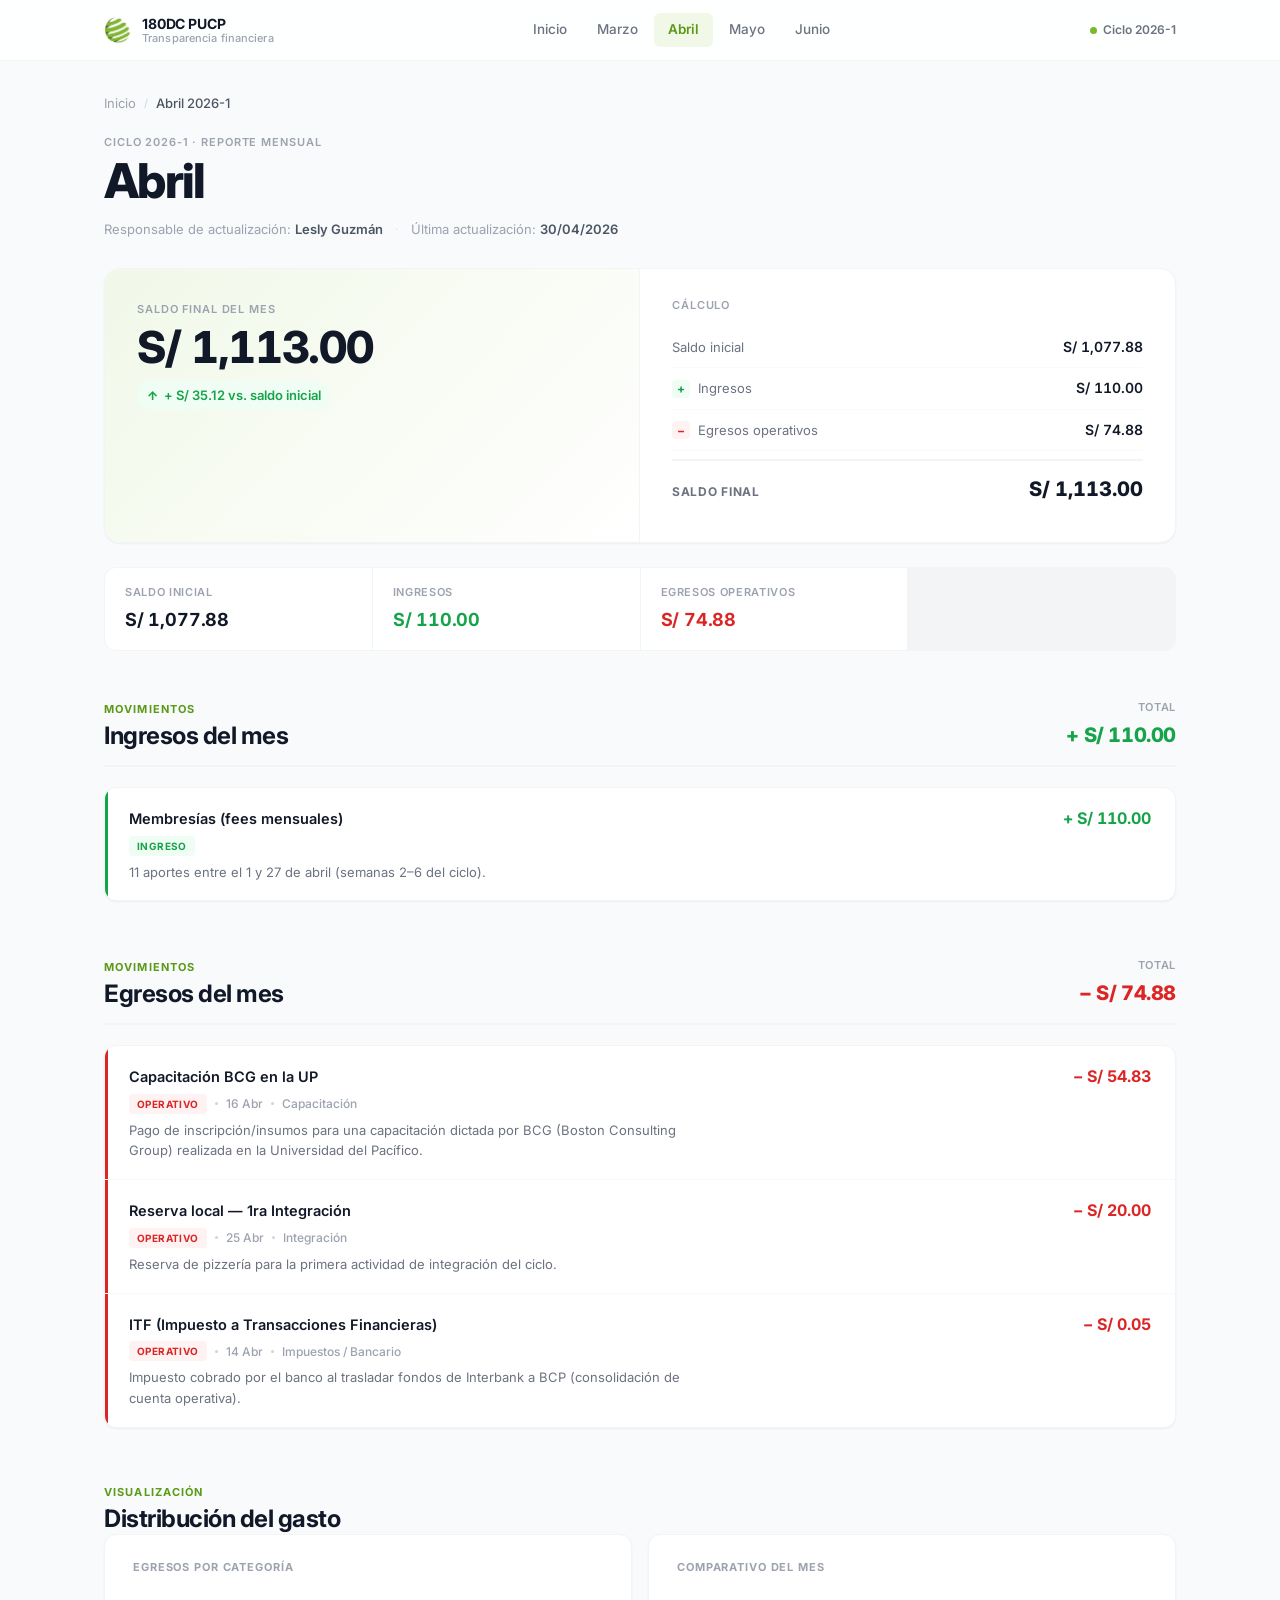
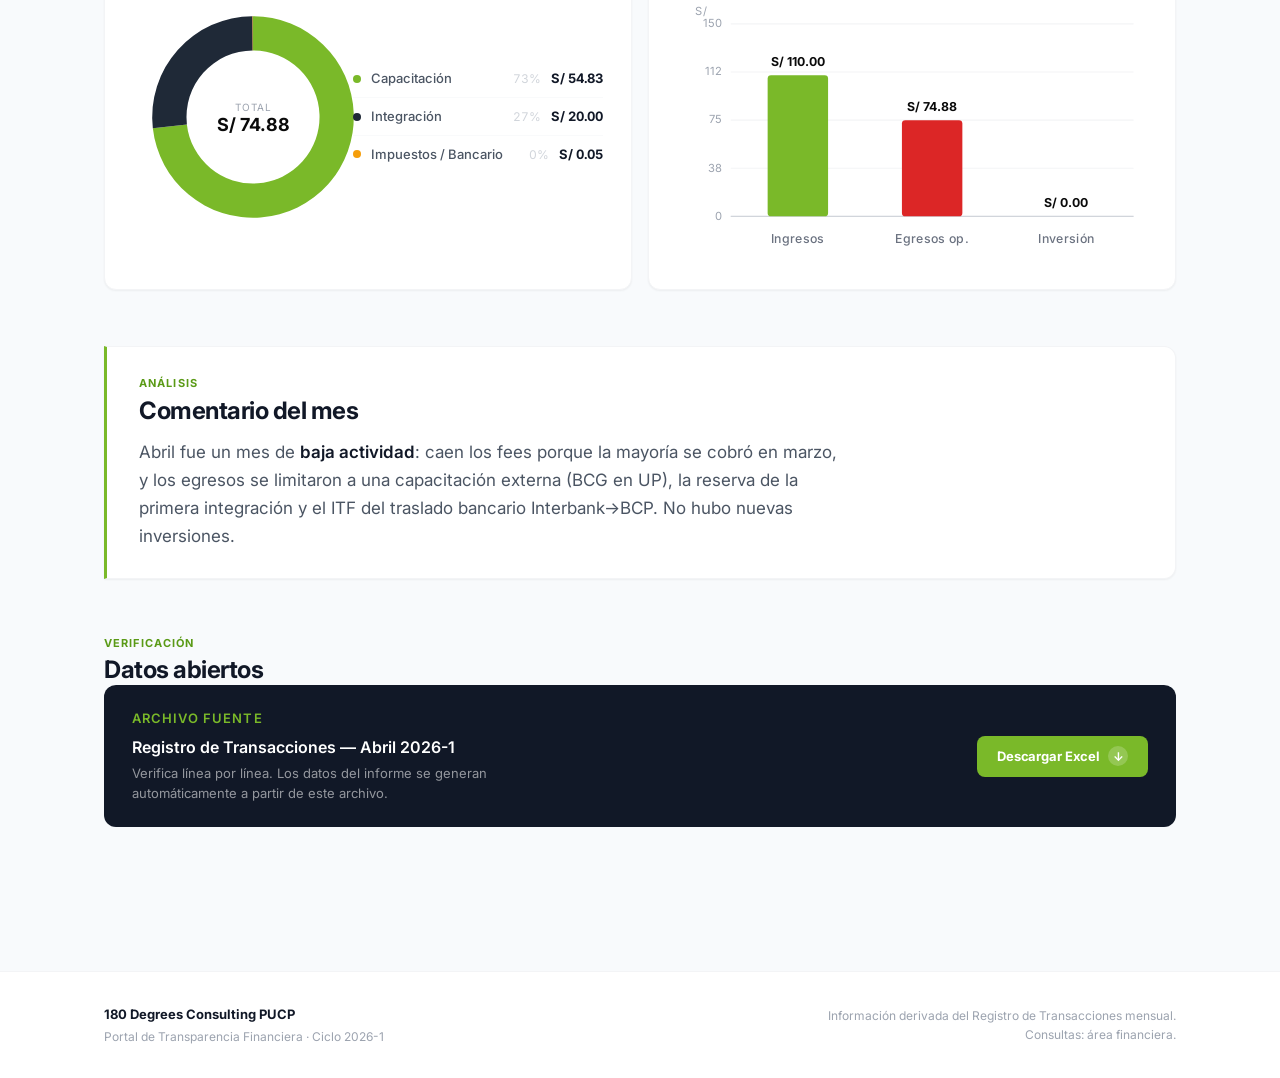
==== commit 95ccac06: "logo_html" ====
--- a/site/meses/abril.html
+++ b/site/meses/abril.html
@@ -4,7 +4,7 @@
 <meta charset="UTF-8">
 <meta name="viewport" content="width=device-width, initial-scale=1.0">
 <title>Abril 2026-1 · 180DC PUCP</title>
-<link rel="icon" type="image/svg+xml" href="../assets/favicon.svg">
+<link rel="icon" type="image/jpeg" href="../assets/180.jpg">
 <link rel="preconnect" href="https://fonts.googleapis.com">
 <link rel="preconnect" href="https://fonts.gstatic.com" crossorigin>
 <link href="https://fonts.googleapis.com/css2?family=Inter:wght@400;500;600;700;800&display=swap" rel="stylesheet">
@@ -14,7 +14,7 @@
   <header class="site-header">
     <div class="header-inner wrap">
       <a class="brand" href="../index.html">
-        <svg class="brand-mark" viewBox="0 0 32 32" width="28" height="28" xmlns="http://www.w3.org/2000/svg" aria-hidden="true"><circle cx="16" cy="16" r="15" fill="none" stroke="#7AB929" stroke-width="1.5"/><path d="M 4 11 Q 16 7 28 11" fill="none" stroke="#7AB929" stroke-width="2.2" stroke-linecap="round"/><path d="M 3 16 Q 16 12 29 16" fill="none" stroke="#7AB929" stroke-width="2.2" stroke-linecap="round"/><path d="M 4 21 Q 16 25 28 21" fill="none" stroke="#7AB929" stroke-width="2.2" stroke-linecap="round"/></svg>
+        <img class="brand-mark" src="../assets/180.jpg" width="28" height="28" alt="180DC PUCP">
         <div class="brand-text">
           <span class="brand-name">180DC PUCP</span>
           <span class="brand-sub">Transparencia financiera</span>
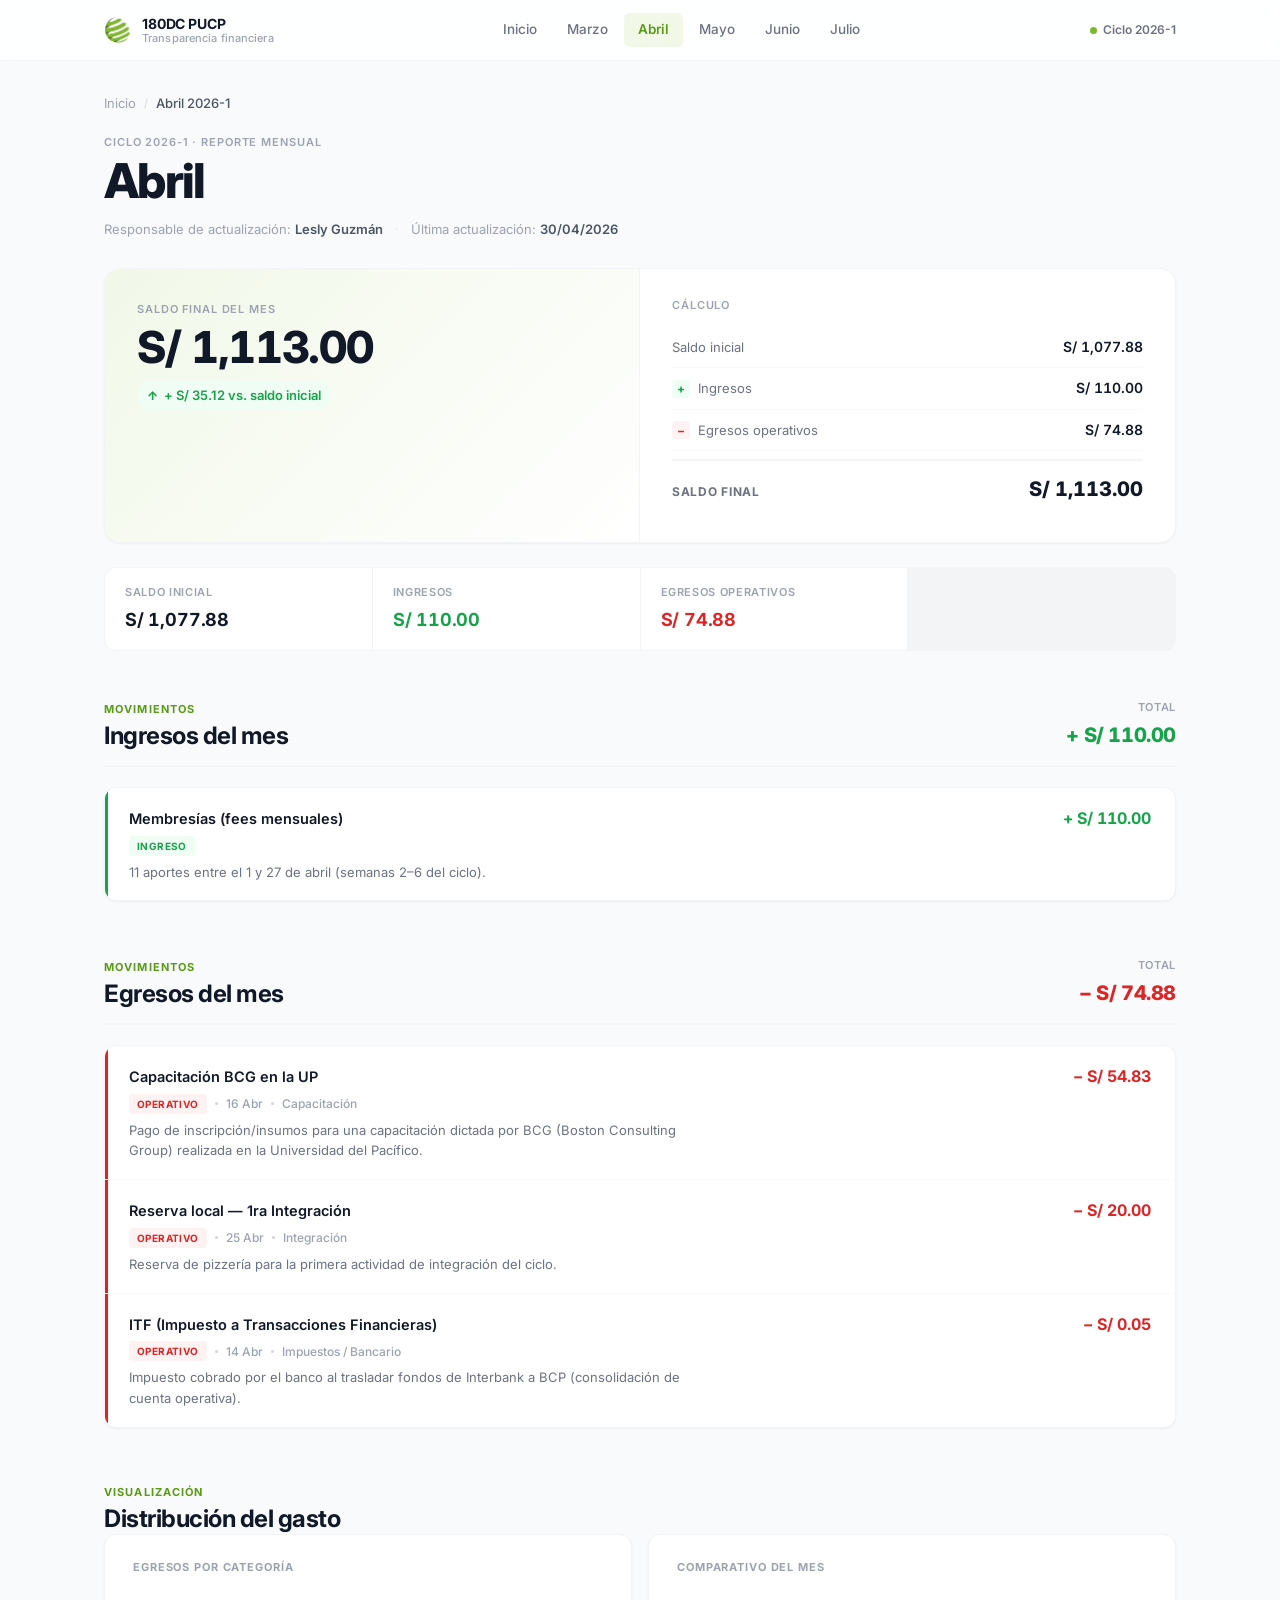
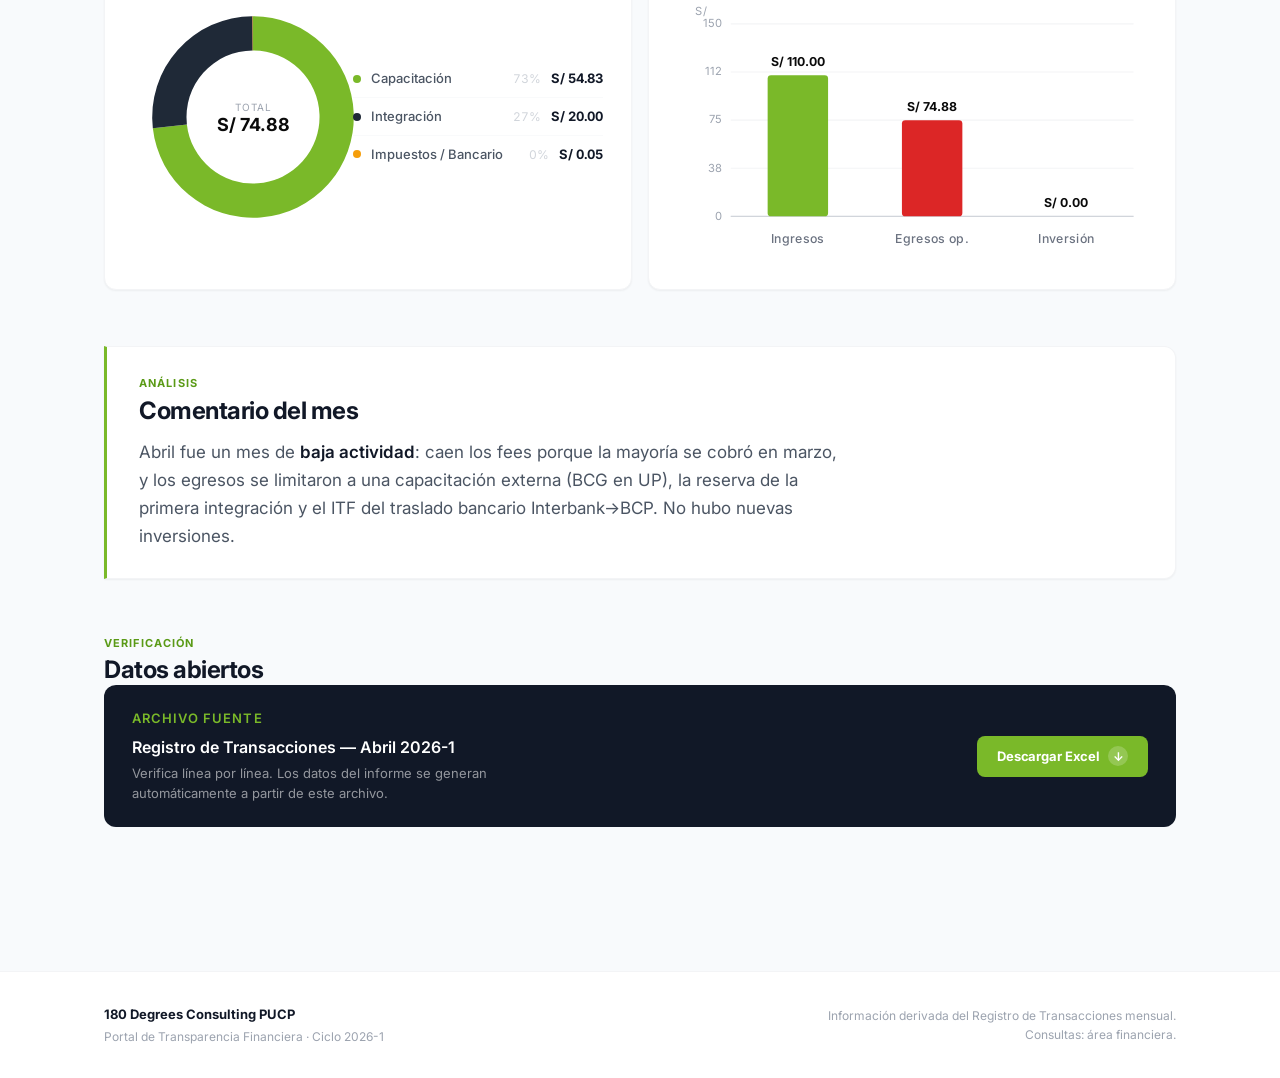
==== commit c9b87b53: "25 de julio" ====
--- a/site/meses/abril.html
+++ b/site/meses/abril.html
@@ -20,7 +20,7 @@
           <span class="brand-sub">Transparencia financiera</span>
         </div>
       </a>
-      <nav class="main-nav"><a href="../index.html">Inicio</a><a href="marzo.html">Marzo</a><a href="abril.html" class="active">Abril</a><a href="mayo.html">Mayo</a><a href="junio.html">Junio</a></nav>
+      <nav class="main-nav"><a href="../index.html">Inicio</a><a href="marzo.html">Marzo</a><a href="abril.html" class="active">Abril</a><a href="mayo.html">Mayo</a><a href="junio.html">Junio</a><a href="julio.html">Julio</a></nav>
       <div class="header-status">
         <span class="status-dot"></span>
         <span>Ciclo 2026-1</span>
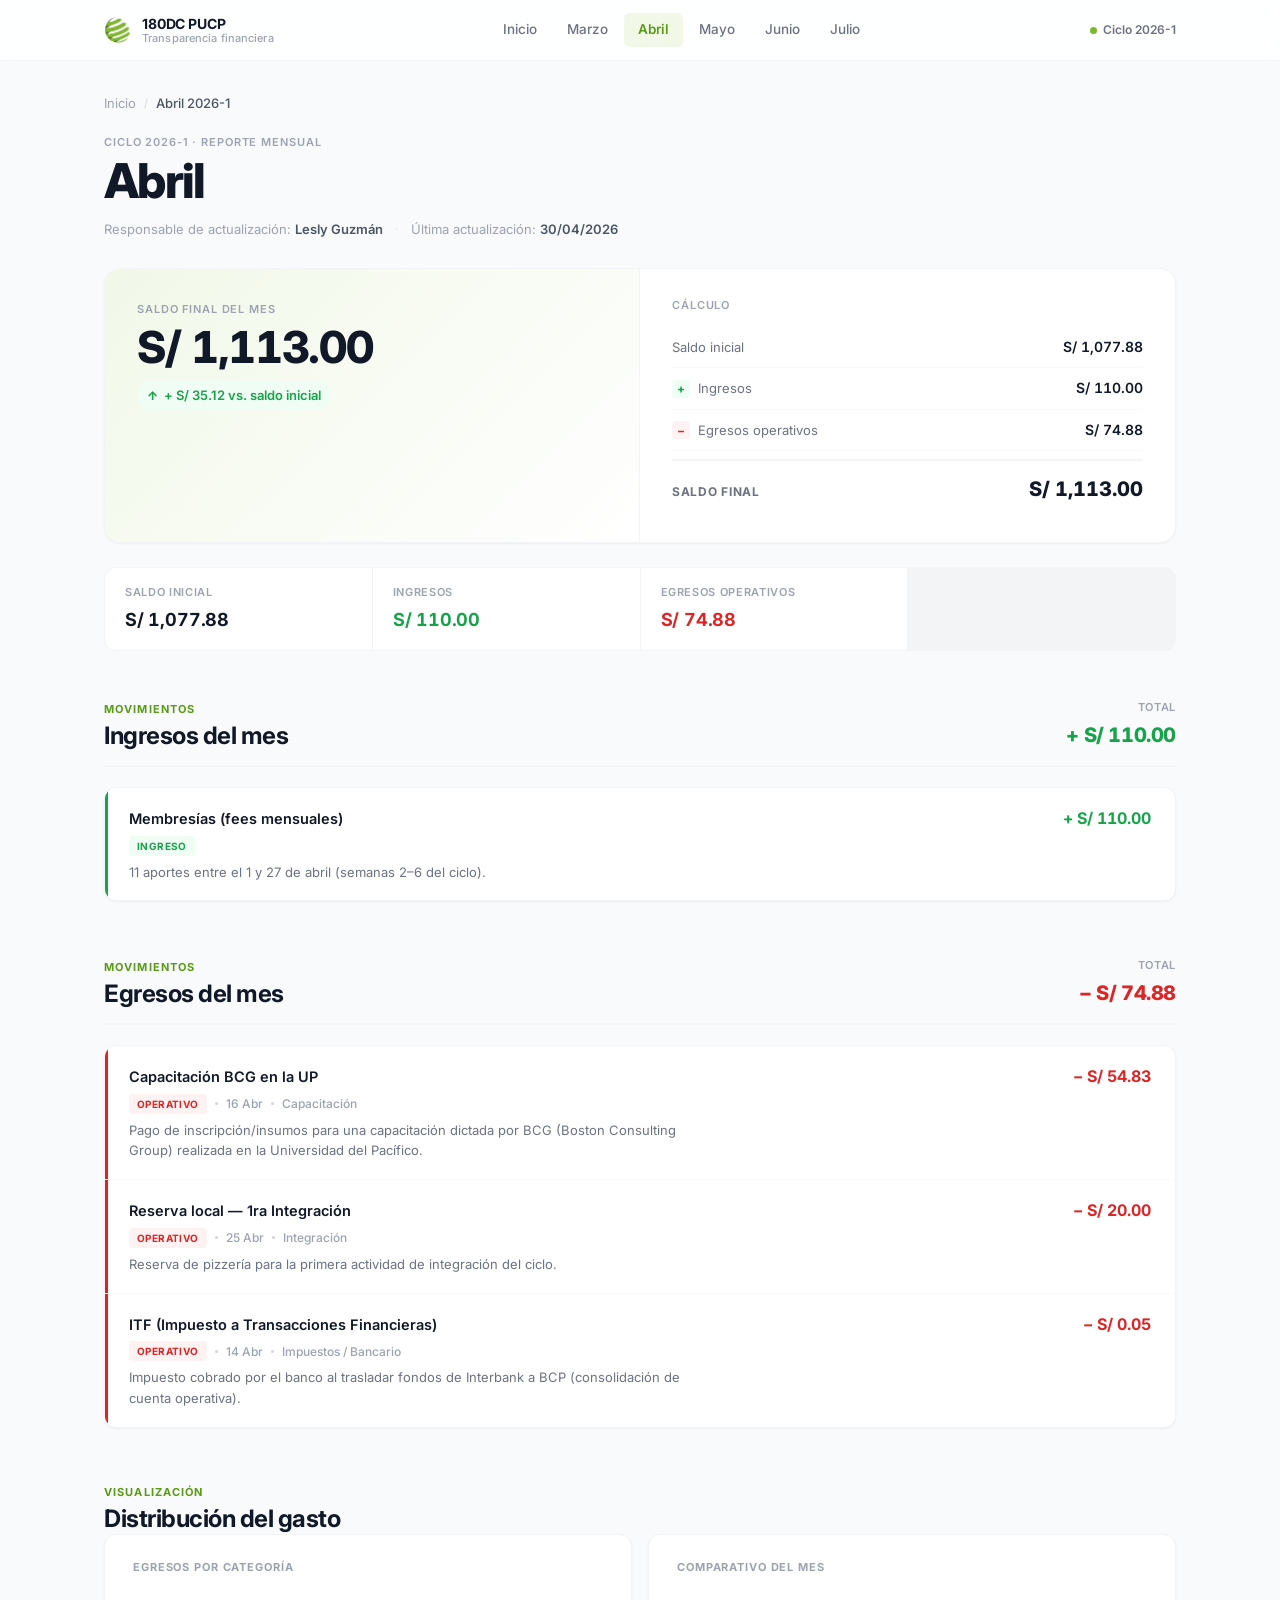
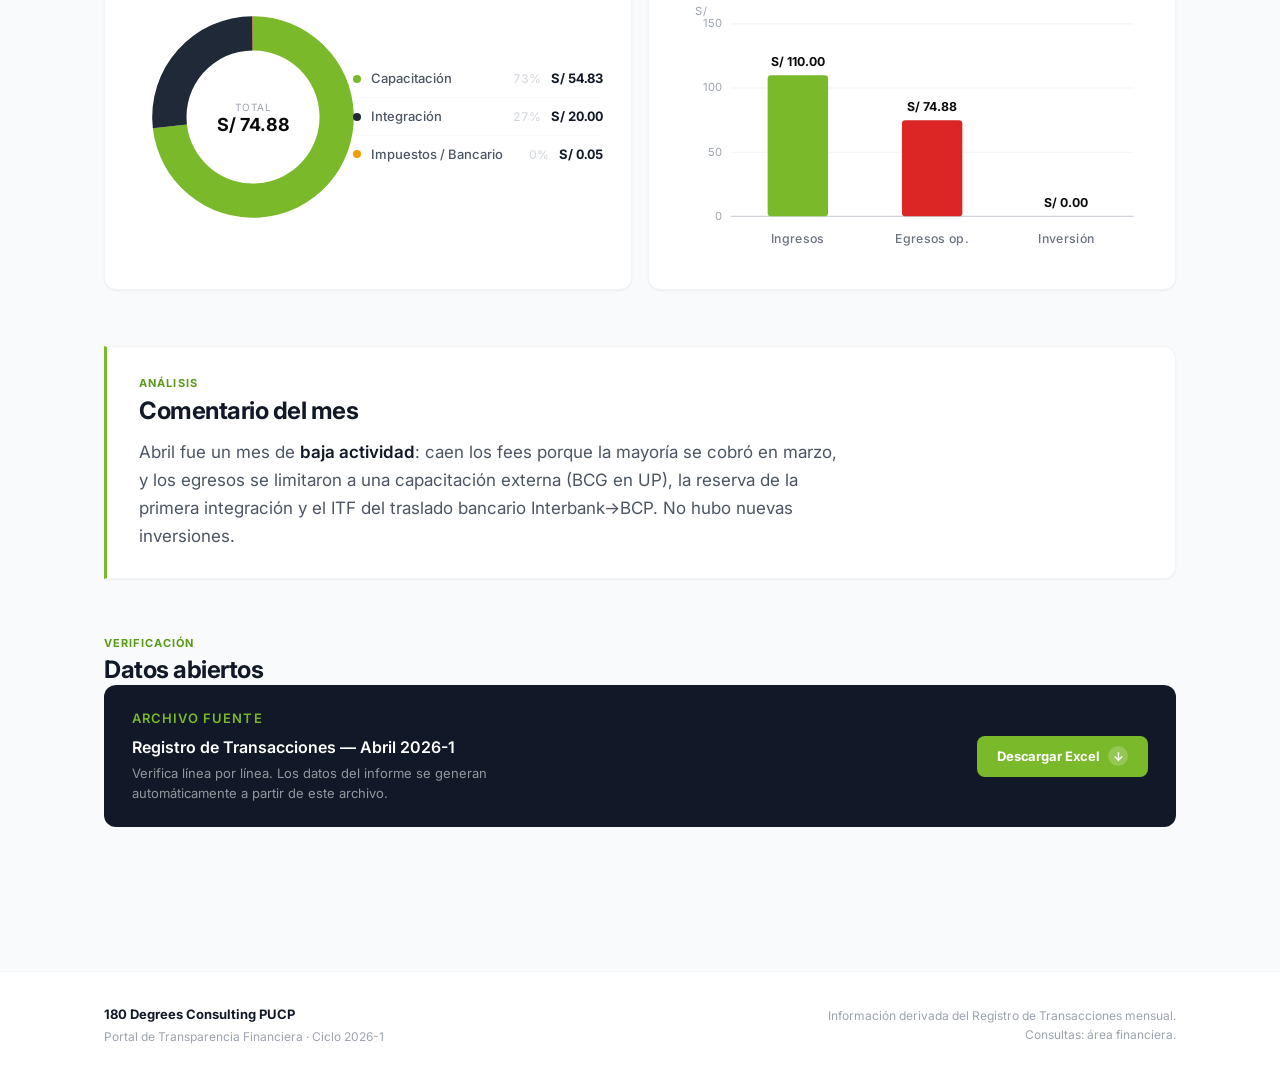
==== commit 443d9fc0: "2026_2" ====
--- a/site/meses/abril.html
+++ b/site/meses/abril.html
@@ -155,6 +155,8 @@
     </div>
     </section>
 
+    
+
     <section class="section">
       <p class="section-eyebrow">Visualización</p>
       <h3 class="section-title-big">Distribución del gasto</h3>
@@ -165,7 +167,7 @@
         </div>
         <div class="chart-block">
           <h4 class="chart-title">Comparativo del mes</h4>
-          <svg viewBox="0 0 420 240" width="100%" preserveAspectRatio="xMidYMid meet"><text x="16" y="16" font-size="10" fill="#9CA3AF" letter-spacing="1">S/</text><line x1="48" y1="196.0" x2="408" y2="196.0" stroke="#F3F4F6"/><text x="40" y="199.0" text-anchor="end" font-size="10" fill="#9CA3AF">0</text><line x1="48" y1="153.0" x2="408" y2="153.0" stroke="#F3F4F6"/><text x="40" y="156.0" text-anchor="end" font-size="10" fill="#9CA3AF">38</text><line x1="48" y1="110.0" x2="408" y2="110.0" stroke="#F3F4F6"/><text x="40" y="113.0" text-anchor="end" font-size="10" fill="#9CA3AF">75</text><line x1="48" y1="67.0" x2="408" y2="67.0" stroke="#F3F4F6"/><text x="40" y="70.0" text-anchor="end" font-size="10" fill="#9CA3AF">112</text><line x1="48" y1="24.0" x2="408" y2="24.0" stroke="#F3F4F6"/><text x="40" y="27.0" text-anchor="end" font-size="10" fill="#9CA3AF">150</text><line x1="48" y1="196.0" x2="408" y2="196.0" stroke="#D1D5DB"/><rect x="81.0" y="69.9" width="54.0" height="126.1" rx="3" fill="#7AB929"/><text x="108.0" y="61.9" text-anchor="middle" font-size="11" font-weight="700" fill="#0A0A0A">S/ 110.00</text><rect x="201.0" y="110.1" width="54.0" height="85.9" rx="3" fill="#DC2626"/><text x="228.0" y="102.1" text-anchor="middle" font-size="11" font-weight="700" fill="#0A0A0A">S/ 74.88</text><rect x="321.0" y="196.0" width="54.0" height="0.0" rx="3" fill="#F59E0B"/><text x="348.0" y="188.0" text-anchor="middle" font-size="11" font-weight="700" fill="#0A0A0A">S/ 0.00</text><text x="108.0" y="220.0" text-anchor="middle" font-size="11" fill="#6B7280" font-weight="500" letter-spacing="0.3">Ingresos</text><text x="228.0" y="220.0" text-anchor="middle" font-size="11" fill="#6B7280" font-weight="500" letter-spacing="0.3">Egresos op.</text><text x="348.0" y="220.0" text-anchor="middle" font-size="11" fill="#6B7280" font-weight="500" letter-spacing="0.3">Inversión</text></svg>
+          <svg viewBox="0 0 420 240" width="100%" preserveAspectRatio="xMidYMid meet"><text x="16" y="16" font-size="10" fill="#9CA3AF" letter-spacing="1">S/</text><line x1="48" y1="196.0" x2="408" y2="196.0" stroke="#F3F4F6"/><text x="40" y="199.0" text-anchor="end" font-size="10" fill="#9CA3AF">0</text><line x1="48" y1="138.7" x2="408" y2="138.7" stroke="#F3F4F6"/><text x="40" y="141.7" text-anchor="end" font-size="10" fill="#9CA3AF">50</text><line x1="48" y1="81.3" x2="408" y2="81.3" stroke="#F3F4F6"/><text x="40" y="84.3" text-anchor="end" font-size="10" fill="#9CA3AF">100</text><line x1="48" y1="24.0" x2="408" y2="24.0" stroke="#F3F4F6"/><text x="40" y="27.0" text-anchor="end" font-size="10" fill="#9CA3AF">150</text><line x1="48" y1="196.0" x2="408" y2="196.0" stroke="#D1D5DB"/><rect x="81.0" y="69.9" width="54.0" height="126.1" rx="3" fill="#7AB929"/><text x="108.0" y="61.9" text-anchor="middle" font-size="11" font-weight="700" fill="#0A0A0A">S/ 110.00</text><rect x="201.0" y="110.1" width="54.0" height="85.9" rx="3" fill="#DC2626"/><text x="228.0" y="102.1" text-anchor="middle" font-size="11" font-weight="700" fill="#0A0A0A">S/ 74.88</text><rect x="321.0" y="196.0" width="54.0" height="0.0" rx="3" fill="#F59E0B"/><text x="348.0" y="188.0" text-anchor="middle" font-size="11" font-weight="700" fill="#0A0A0A">S/ 0.00</text><text x="108.0" y="220.0" text-anchor="middle" font-size="11" fill="#6B7280" font-weight="500" letter-spacing="0.3">Ingresos</text><text x="228.0" y="220.0" text-anchor="middle" font-size="11" fill="#6B7280" font-weight="500" letter-spacing="0.3">Egresos op.</text><text x="348.0" y="220.0" text-anchor="middle" font-size="11" fill="#6B7280" font-weight="500" letter-spacing="0.3">Inversión</text></svg>
         </div>
       </div>
     </section>
